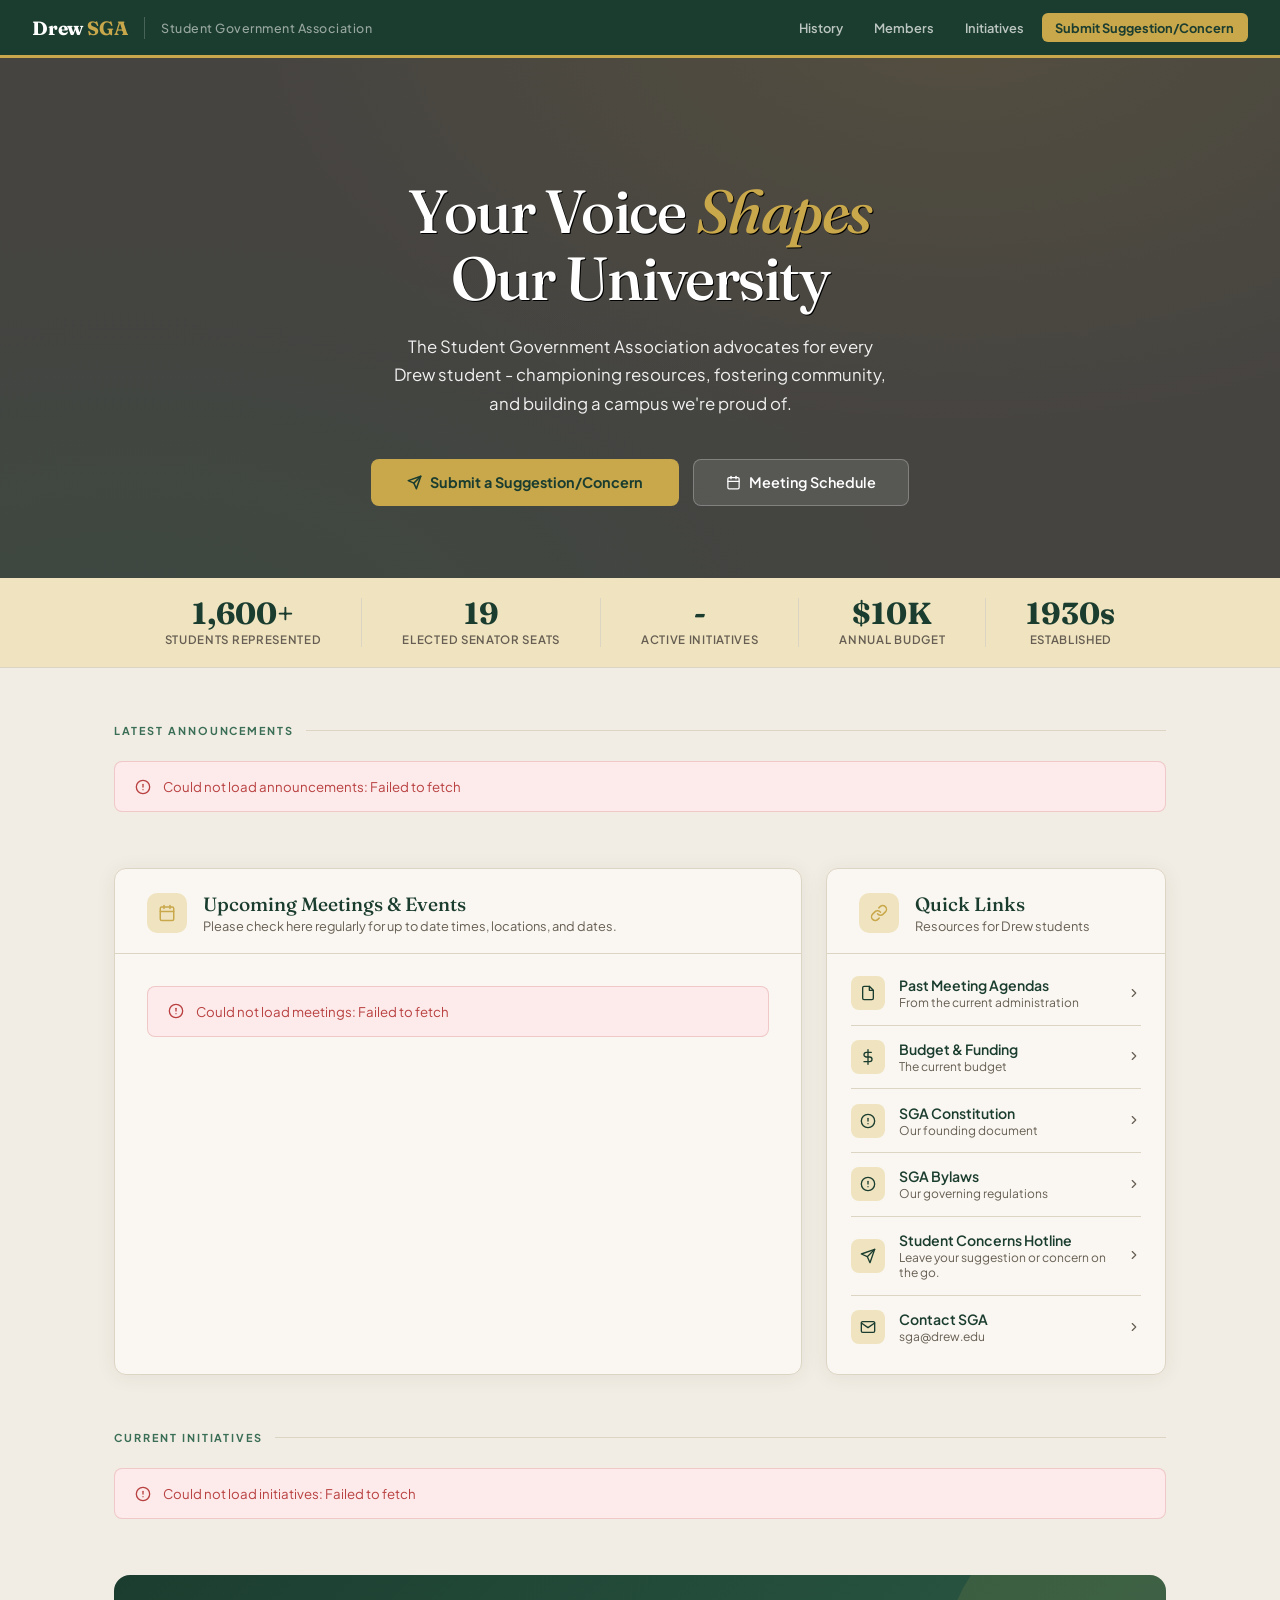
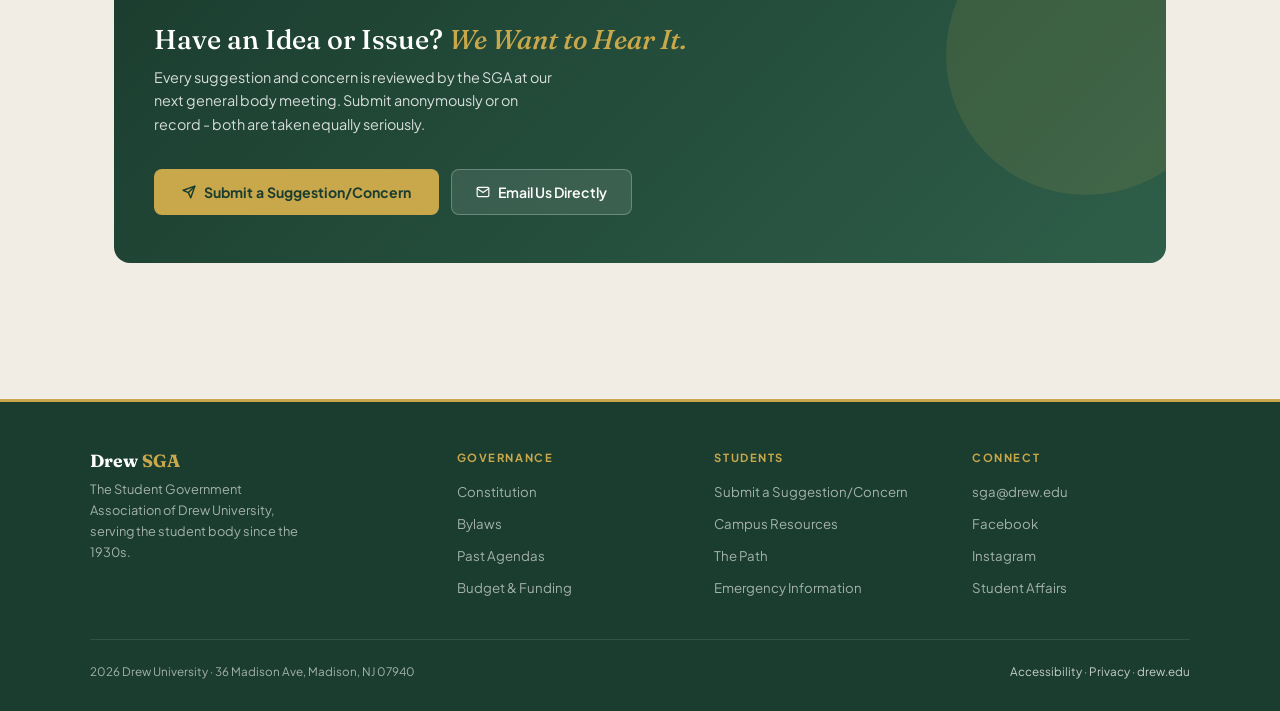
==== index.html @ edf01fac "Update print statement from 'Hello' to 'Goodbye'" ====
<!DOCTYPE html>
<html lang="en">
<head>
  <link rel="icon" type="image/x-icon" href="/sgovlogo.ico">
  <meta charset="UTF-8" />
  <meta name="viewport" content="width=device-width, initial-scale=1.0"/>
  <title>Student Government Association - Drew University</title>
  <link href="https://fonts.googleapis.com/css2?family=Fraunces:ital,opsz,wght@0,9..144,300;0,9..144,500;0,9..144,700;1,9..144,300&family=Plus+Jakarta+Sans:wght@400;500;600;700&display=swap" rel="stylesheet"/>
  <style>
    :root {
      --forest:    #1b3d2f;
      --forest-2:  #244d3c;
      --forest-3:  #2e5e49;
      --gold:      #c9a84c;
      --gold-pale: #f0e4c0;
      --gold-ink:  #7d601f;
      --gold-dim:  rgba(201,168,76,0.15);
      --bg:        #f2ede4;
      --surface:   #faf7f2;
      --border:    #ddd5c4;
      --text:      #1a1a18;
      --muted:     #665e52;
      --accent:    #3b6e56;
      --green:     #2a6e47;
      --red:       #b94040;
    }

    *, *::before, *::after { box-sizing: border-box; margin: 0; padding: 0; }
    html { scroll-behavior: smooth; }

    body {
      font-family: 'Plus Jakarta Sans', sans-serif;
      background: var(--bg);
      color: var(--text);
      min-height: 100vh;
    }

    a { color: inherit; text-decoration: none; }

    /* ── ACCESSIBILITY ── */
    .skip-link {
      position: absolute; left: 0; top: -100px; z-index: 200;
      background: var(--forest); color: #fff;
      padding: 0.75rem 1.25rem; font-size: 0.9rem; font-weight: 700;
      border-radius: 0 0 6px 0;
    }
    .skip-link:focus { top: 0; }
    .visually-hidden {
      position: absolute !important; width: 1px; height: 1px;
      margin: -1px; padding: 0; overflow: hidden;
      clip: rect(0 0 0 0); white-space: nowrap; border: 0;
    }
    a:focus-visible, button:focus-visible, input:focus-visible,
    select:focus-visible, textarea:focus-visible, [tabindex]:focus-visible {
      outline: 3px solid var(--forest); outline-offset: 2px;
    }
    .topbar :focus-visible, .hero :focus-visible, .cta-banner :focus-visible,
    footer :focus-visible { outline-color: var(--gold-pale); }
    a, button, input, select, textarea, [id] { scroll-margin-top: 76px; }
    @media (prefers-reduced-motion: reduce) {
      html { scroll-behavior: auto; }
      *, *::before, *::after {
        animation-duration: 0.01ms !important;
        animation-iteration-count: 1 !important;
        transition-duration: 0.01ms !important;
        scroll-behavior: auto !important;
      }
    }

    /* ── TOP BAR ── */
    .topbar {
      background: var(--forest);
      color: #fff;
      padding: 0 2rem;
      min-height: 58px;
      display: flex;
      flex-wrap: wrap;
      align-items: center;
      gap: 1rem;
      border-bottom: 3px solid var(--gold);
      position: sticky;
      top: 0;
      z-index: 100;
    }

    .topbar-logo {
      font-family: 'Fraunces', serif;
      font-size: 1.2rem;
      font-weight: 700;
      color: #fff;
      letter-spacing: -0.01em;
      white-space: nowrap;
      text-decoration: none;
    }
    .topbar-logo span { color: var(--gold); }

    .topbar-divider { width: 1px; height: 22px; background: rgba(255,255,255,0.2); flex-shrink: 0; }

    .topbar-sub {
      font-size: 0.78rem;
      color: rgba(255,255,255,0.55);
      font-weight: 500;
      letter-spacing: 0.04em;
      white-space: nowrap;
      
    }

    nav { margin-left: auto; display: flex; align-items: center; gap: 0.25rem; }

    nav a {
      font-size: 0.8rem;
      font-weight: 600;
      color: rgba(255,255,255,0.7);
      padding: 0.4rem 0.85rem;
      border-radius: 6px;
      transition: background 0.15s, color 0.15s;
    }
    nav a:hover { background: rgba(255,255,255,0.1); color: #fff; }

    .nav-cta {
      background: var(--gold) !important;
      color: var(--forest) !important;
      font-weight: 700 !important;
      text-align: center;
      white-space: normal;
    }
    .nav-cta:hover { opacity: 0.88; background: var(--gold) !important; }

    /* ── HERO ── */
    .hero {
      background-image: url('mead.JPG');
      background-size: cover;
      background-position: center;
      color: #fff;
      padding: 5rem 2rem 4.5rem;
      text-align: center;
      position: relative;
      overflow: hidden;
    }

    .hero::before {
      content: '';
      position: absolute;
      inset: 0;
      background-color: rgba(0,0,0,0.62);
      background-image:
        radial-gradient(ellipse at 75% -10%, rgba(201,168,76,0.18) 0%, transparent 55%),
        radial-gradient(ellipse at 10% 110%, rgba(59,110,86,0.3) 0%, transparent 50%);
      pointer-events: none;
    }

    .hero::after {
      content: '';
      position: absolute;
      inset: 0;
      background-color: rgba(0,0,0,0.25);
      /* Grid overlay disabled by request.
      background-image:
        linear-gradient(rgba(255,255,255,0.025) 1px, transparent 1px),
        linear-gradient(90deg, rgba(255,255,255,0.025) 1px, transparent 1px);
      background-size: 40px 40px;
      */
      pointer-events: none;
    }

    .hero-inner { position: relative; z-index: 1; max-width: 720px; margin: 0 auto; }

    .hero-eyebrow {
      display: inline-flex;
      align-items: center;
      gap: 0.5rem;
      font-size: 0.7rem;
      font-weight: 700;
      letter-spacing: 0.2em;
      text-transform: uppercase;
      color: var(--gold);
      background: rgba(0, 0, 0, 0);
      border: 1px solid rgba(201, 168, 76, 0);
      border-radius: 20px;
      padding: 0.35rem 1rem;
      margin-bottom: 1.5rem;
    }

    .hero h1 {
      font-family: 'Fraunces', serif;
      font-size: clamp(2.4rem, 6vw, 3.8rem);
      font-weight: 500;
      line-height: 1.1;
      letter-spacing: -0.025em;
      margin-bottom: 1.25rem;
      text-shadow: 1px 1px #000000
    }
    .hero h1 em { font-style: italic; color: var(--gold); }

    .hero-sub {
      font-size: 1.05rem;
      color: rgba(255,255,255,0.92);
      max-width: 500px;
      margin: 0 auto 2.5rem;
      line-height: 1.7;
    }

    .hero-actions { display: flex; gap: 0.85rem; justify-content: center; flex-wrap: wrap; }

    .btn-hero-primary {
      background: var(--gold);
      color: var(--forest);
      border: none;
      border-radius: 8px;
      padding: 0.85rem 2.25rem;
      font-family: 'Plus Jakarta Sans', sans-serif;
      font-size: 0.9rem;
      font-weight: 700;
      cursor: pointer;
      display: inline-flex;
      align-items: center;
      gap: 0.5rem;
      transition: opacity 0.15s, transform 0.1s;
    }
    .btn-hero-primary:hover { opacity: 0.88; transform: translateY(-1px); }

    .btn-hero-secondary {
      background: rgba(255,255,255,0.1);
      color: #fff;
      border: 1.5px solid rgba(255,255,255,0.25);
      border-radius: 8px;
      padding: 0.85rem 2rem;
      font-family: 'Plus Jakarta Sans', sans-serif;
      font-size: 0.9rem;
      font-weight: 600;
      cursor: pointer;
      display: inline-flex;
      align-items: center;
      gap: 0.5rem;
      transition: background 0.15s, transform 0.1s;
    }
    .btn-hero-secondary:hover { background: rgba(255,255,255,0.18); transform: translateY(-1px); }

    /* ── STATS STRIP ── */
    .stats-strip {
      background: var(--gold-pale);
      border-bottom: 1px solid var(--border);
      padding: 1.25rem 2rem;
      display: flex;
      flex-wrap: wrap;
      row-gap: 1rem;
      justify-content: center;
    }

    .stat-item {
      display: flex;
      flex-direction: column;
      align-items: center;
      padding: 0 2.5rem;
      border-right: 1px solid var(--border);
    }
    .stat-item:last-child { border-right: none; }

    .stat-num {
      font-family: 'Fraunces', serif;
      font-size: 1.9rem;
      font-weight: 700;
      color: var(--forest);
      line-height: 1;
    }

    .stat-label {
      font-size: 0.72rem;
      font-weight: 600;
      color: var(--muted);
      letter-spacing: 0.06em;
      text-transform: uppercase;
      margin-top: 0.25rem;
    }

    /* ── PAGE ── */
    .page { max-width: 1100px; margin: 0 auto; padding: 3.5rem 1.5rem 5rem; }

    .section-label {
      font-size: 0.68rem;
      font-weight: 700;
      letter-spacing: 0.18em;
      text-transform: uppercase;
      color: var(--accent);
      display: flex;
      align-items: center;
      gap: 0.75rem;
      margin-bottom: 1.5rem;
    }
    .section-label::after { content: ''; flex: 1; height: 1px; background: var(--border); }

    /* ── CARDS ── */
    .card {
      background: var(--surface);
      border: 1px solid var(--border);
      border-radius: 12px;
      box-shadow: 0 2px 20px rgba(27,61,47,0.07);
      overflow: hidden;
    }

    .card-header {
      padding: 1.4rem 2rem 1.2rem;
      border-bottom: 1px solid var(--border);
      display: flex;
      align-items: center;
      gap: 1rem;
    }

    .card-icon {
      width: 40px; height: 40px;
      border-radius: 10px;
      background: var(--gold-pale);
      display: flex; align-items: center; justify-content: center;
      flex-shrink: 0;
    }

    .card-header h2 {
      font-family: 'Fraunces', serif;
      font-size: 1.2rem;
      font-weight: 500;
      color: var(--forest);
    }
    .card-header p { font-size: 0.8rem; color: var(--muted); margin-top: 2px; }
    .card-body { padding: 2rem; }

    /* ── ANNOUNCEMENTS ── */
    .announcements-grid {
      display: grid;
      grid-template-columns: 1fr 1fr;
      gap: 1.25rem;
      margin-bottom: 3.5rem;
    }

    .announcement-card {
      background: var(--surface);
      border: 1px solid var(--border);
      border-radius: 12px;
      box-shadow: 0 2px 12px rgba(27,61,47,0.06);
      overflow: hidden;
      display: flex;
      flex-direction: column;
      transition: box-shadow 0.2s, transform 0.15s;
    }
    .announcement-card:hover { box-shadow: 0 6px 24px rgba(27,61,47,0.12); transform: translateY(-2px); }
    .announcement-card.featured { grid-column: 1 / -1; flex-direction: row; }

    .announcement-img {
      background: linear-gradient(135deg, var(--forest) 0%, var(--accent) 100%);
      display: flex; align-items: center; justify-content: center; flex-shrink: 0;
    }
    .announcement-card:not(.featured) .announcement-img { height: 130px; }
    .announcement-card.featured .announcement-img { width: 300px; min-height: 220px; }

    .announcement-content { padding: 1.5rem; flex: 1; display: flex; flex-direction: column; }

    .ann-meta { display: flex; align-items: center; gap: 0.6rem; margin-bottom: 0.6rem; flex-wrap: wrap; }

    .ann-tag {
      font-size: 0.65rem; font-weight: 700; letter-spacing: 0.1em; text-transform: uppercase;
      background: var(--gold-pale); color: var(--forest);
      border: 1px solid rgba(201,168,76,0.4); border-radius: 4px; padding: 2px 7px;
    }
    .ann-tag.urgent { background: #fdeaea; color: var(--red); border-color: rgba(185,64,64,0.3); }
    .ann-tag.new { background: #e6f4ec; color: var(--green); border-color: rgba(42,110,71,0.3); }

    .ann-date { font-size: 0.72rem; color: var(--muted); font-weight: 500; }

    .announcement-content h3 {
      font-family: 'Fraunces', serif;
      font-size: 1.15rem; font-weight: 500;
      color: var(--forest); line-height: 1.3; margin-bottom: 0.5rem;
    }
    .announcement-card.featured .announcement-content h3 { font-size: 1.5rem; }
    .announcement-content p { font-size: 0.85rem; color: var(--muted); line-height: 1.65; flex: 1; }

    .ann-link {
      display: inline-flex; align-items: center; gap: 0.3rem;
      font-size: 0.8rem; font-weight: 600; color: var(--accent);
      margin-top: 1rem; transition: gap 0.15s;
    }
    .ann-link:hover { gap: 0.5rem; }

    /* ── TWO-COL ── */
    .two-col { display: grid; grid-template-columns: 1fr 340px; gap: 1.5rem; margin-bottom: 3.5rem; }

    /* ── MEETINGS ── */
    .meetings-list { display: flex; flex-direction: column; }

    .meeting-item {
      display: flex; gap: 1rem; align-items: flex-start;
      padding: 1.1rem 0; border-bottom: 1px solid var(--border);
    }
    .meeting-item:last-child { border-bottom: none; }

    .meeting-date-box {
      width: 50px; flex-shrink: 0;
      background: var(--forest); color: #fff;
      border-radius: 8px; text-align: center; padding: 6px 4px;
    }
    .meeting-date-box .month { font-size: 0.6rem; font-weight: 700; letter-spacing: 0.1em; text-transform: uppercase; color: var(--gold); }
    .meeting-date-box .day { font-family: 'Fraunces', serif; font-size: 1.5rem; font-weight: 700; line-height: 1; }

    .meeting-info { flex: 1; min-width: 0; }
    .meeting-info h3 { font-size: 0.9rem; font-weight: 700; color: var(--forest); margin-bottom: 0.2rem; }
    .meeting-info p { font-size: 0.78rem; color: var(--muted); line-height: 1.5; }

    .meeting-badge {
      font-size: 0.65rem; font-weight: 700; letter-spacing: 0.08em; text-transform: uppercase;
      padding: 2px 8px; border-radius: 20px; white-space: nowrap; margin-top: 4px; display: inline-block;
    }
    .meeting-badge.open { background: #e6f4ec; color: var(--green); }
    .meeting-badge.members { background: var(--gold-pale); color: #7a5c10; }

    /* ── SKELETON LOADER ── */
    .skeleton {
      background: linear-gradient(90deg, var(--border) 25%, #e8e0d0 50%, var(--border) 75%);
      background-size: 200% 100%;
      animation: shimmer 1.4s infinite;
      border-radius: 6px;
    }
    @keyframes shimmer { 0% { background-position: 200% 0; } 100% { background-position: -200% 0; } }

    .skeleton-meeting { display: flex; gap: 1rem; padding: 1.1rem 0; border-bottom: 1px solid var(--border); }
    .skeleton-meeting:last-child { border-bottom: none; }
    .skeleton-box { width: 50px; height: 60px; border-radius: 8px; }
    .skeleton-lines { flex: 1; display: flex; flex-direction: column; gap: 8px; padding-top: 6px; }
    .skeleton-line { height: 12px; }
    .skeleton-line.short { width: 40%; }
    .skeleton-line.med { width: 65%; }
    .skeleton-line.long { width: 85%; }

    .skeleton-initiative { border-radius: 12px; border: 1px solid var(--border); padding: 1.75rem 1.5rem; }
    .skeleton-initiative .skeleton-icon { width: 46px; height: 46px; border-radius: 10px; margin-bottom: 1.25rem; }
    .skeleton-initiative .skeleton-title { height: 16px; margin-bottom: 0.75rem; width: 70%; }
    .skeleton-initiative .skeleton-desc { height: 11px; margin-bottom: 6px; }
    .skeleton-initiative .skeleton-desc.short { width: 55%; }

    /* ── QUICK LINKS ── */
    .quick-links-list { display: flex; flex-direction: column; }

    .quick-link-item {
      display: flex; align-items: center; gap: 0.85rem;
      padding: 0.9rem 0; border-bottom: 1px solid var(--border);
      transition: padding-left 0.15s; cursor: pointer;
    }
    .quick-link-item:last-child { border-bottom: none; }
    .quick-link-item:hover { padding-left: 4px; }

    .ql-icon {
      width: 34px; height: 34px; border-radius: 8px;
      background: var(--gold-pale);
      display: flex; align-items: center; justify-content: center; flex-shrink: 0;
    }
    .ql-label { font-size: 0.88rem; font-weight: 600; color: var(--forest); }
    .ql-desc { font-size: 0.75rem; color: var(--muted); margin-top: 1px; }
    .ql-arrow { margin-left: auto; color: var(--muted); flex-shrink: 0; }

    

    /* ── INITIATIVES ── */
    .initiatives-grid { display: grid; grid-template-columns: repeat(3, 1fr); gap: 1rem; margin-bottom: 3.5rem; }

    .initiative-card {
      background: var(--surface); border: 1px solid var(--border);
      border-radius: 12px; padding: 1.75rem 1.5rem;
      box-shadow: 0 2px 12px rgba(27,61,47,0.06);
      transition: box-shadow 0.2s, transform 0.15s;
    }
    .initiative-card:hover { box-shadow: 0 6px 24px rgba(27,61,47,0.12); transform: translateY(-2px); }

    .initiative-icon {
      width: 46px; height: 46px; border-radius: 10px;
      background: var(--gold-pale);
      display: flex; align-items: center; justify-content: center;
      margin-bottom: 1.25rem;
    }

    .initiative-card h3 {
      font-family: 'Fraunces', serif; font-size: 1.05rem; font-weight: 500;
      color: var(--forest); margin-bottom: 0.5rem; line-height: 1.3;
    }
    .initiative-card p { font-size: 0.83rem; color: var(--muted); line-height: 1.65; }

    .initiative-status {
      display: inline-flex; align-items: center; gap: 0.35rem;
      margin-top: 1rem; font-size: 0.72rem; font-weight: 600; color: var(--green);
    }
    .initiative-status::before { content: ''; width: 7px; height: 7px; background: var(--green); border-radius: 50%; }
    .initiative-status.pending { color: #b58a1a; }
    .initiative-status.pending::before { background: #b58a1a; }
    .initiative-status.completed { color: var(--muted); }
    .initiative-status.completed::before { background: var(--muted); }

    /* ── EMPTY STATE ── */
    .empty-state {
      text-align: center; padding: 2.5rem 1rem;
      color: var(--muted); font-size: 0.88rem;
    }
    .empty-state svg { margin-bottom: 0.75rem; opacity: 0.35; }

    /* ── ERROR STATE ── */
    .error-state {
      display: flex; align-items: center; gap: 0.75rem;
      background: #fdeaea; border: 1px solid rgba(185,64,64,0.2);
      border-radius: 8px; padding: 1rem 1.25rem;
      font-size: 0.83rem; color: var(--red);
    }

    /* ── CTA BANNER ── */
    .cta-banner {
      background: linear-gradient(135deg, var(--forest) 0%, var(--forest-3) 100%);
      border-radius: 16px; padding: 3rem 2.5rem;
      display: flex; flex-wrap: wrap; align-items: center; justify-content: space-between;
      gap: 2rem; margin-bottom: 3.5rem;
      position: relative; overflow: hidden;
    }
    .cta-banner::before {
      content: ''; position: absolute; right: -60px; top: -60px;
      width: 280px; height: 280px; border-radius: 50%;
      background: rgba(201,168,76,0.12); pointer-events: none;
    }

    .cta-text { position: relative; z-index: 1; }
    .cta-text h2 { font-family: 'Fraunces', serif; font-size: 1.7rem; font-weight: 500; color: #fff; margin-bottom: 0.6rem; line-height: 1.2; }
    .cta-text h2 em { color: var(--gold); font-style: italic; }
    .cta-text p { font-size: 0.9rem; color: rgba(255,255,255,0.82); max-width: 400px; line-height: 1.65; }

    .cta-actions { display: flex; gap: 0.75rem; flex-shrink: 0; flex-wrap: wrap; position: relative; z-index: 1; }

    .btn-primary {
      background: var(--gold); color: var(--forest); border: none;
      border-radius: 8px; padding: 0.8rem 1.75rem;
      font-family: 'Plus Jakarta Sans', sans-serif; font-size: 0.88rem; font-weight: 700;
      cursor: pointer; display: inline-flex; align-items: center; gap: 0.5rem;
      transition: opacity 0.15s, transform 0.1s;
    }
    .btn-primary:hover { opacity: 0.88; transform: translateY(-1px); }

    .btn-secondary {
      background: rgba(255,255,255,0.1); color: #fff;
      border: 1.5px solid rgba(255,255,255,0.25);
      border-radius: 8px; padding: 0.8rem 1.5rem;
      font-family: 'Plus Jakarta Sans', sans-serif; font-size: 0.88rem; font-weight: 600;
      cursor: pointer; display: inline-flex; align-items: center; gap: 0.5rem;
      transition: background 0.15s;
    }
    .btn-secondary:hover { background: rgba(255,255,255,0.18); }

    /* ── FOOTER ── */
    footer { background: var(--forest); color: rgba(255,255,255,0.6); padding: 3rem 2rem 2rem; border-top: 3px solid var(--gold); }

    .footer-inner {
      max-width: 1100px; margin: 0 auto;
      display: grid; grid-template-columns: 1.5fr 1fr 1fr 1fr;
      gap: 2.5rem; margin-bottom: 2.5rem;
    }

    .footer-brand h3 { font-family: 'Fraunces', serif; font-size: 1.1rem; font-weight: 700; color: #fff; margin-bottom: 0.5rem; }
    .footer-brand h3 span { color: var(--gold); }
    .footer-brand p { font-size: 0.8rem; line-height: 1.65; max-width: 220px; }

    .footer-col h4 { font-size: 0.7rem; font-weight: 700; letter-spacing: 0.14em; text-transform: uppercase; color: var(--gold); margin-bottom: 1rem; }
    .footer-col ul { list-style: none; display: flex; flex-direction: column; gap: 0.55rem; }
    .footer-col ul li a { display: inline-block; padding: 0.2rem 0; font-size: 0.83rem; color: rgba(255,255,255,0.6); transition: color 0.15s; }
    .footer-col ul li a:hover { color: #fff; }

    .footer-bottom {
      max-width: 1100px; margin: 0 auto;
      padding-top: 1.5rem; border-top: 1px solid rgba(255,255,255,0.1);
      display: flex; justify-content: space-between; align-items: center;
      font-size: 0.73rem; flex-wrap: wrap; gap: 0.5rem;
    }
    .footer-bottom a { color: rgba(255,255,255,0.75); transition: color 0.15s; }
    .footer-bottom a:hover { color: #fff; }

    /* ── ANIMATIONS ── */
    @keyframes fadeUp { from { opacity: 0; transform: translateY(18px); } to { opacity: 1; transform: translateY(0); } }
    .hero-inner > * { animation: fadeUp 0.6s ease both; }
    .hero-inner > *:nth-child(1) { animation-delay: 0.05s; }
    .hero-inner > *:nth-child(2) { animation-delay: 0.15s; }
    .hero-inner > *:nth-child(3) { animation-delay: 0.25s; }
    .hero-inner > *:nth-child(4) { animation-delay: 0.35s; }

    /* ── HAMBURGER MENU ── */
    .hamburger-btn {
      display: none;
      background: none;
      border: none;
      color: #fff;
      cursor: pointer;
      font-size: 1.5rem;
      width: 44px;
      height: 44px;
      align-items: center;
      justify-content: center;
      padding: 0;
      margin-left: auto;
      z-index: 101;
    }

    .hamburger-icon {
      display: flex;
      flex-direction: column;
      gap: 5px;
    }

    .hamburger-icon span {
      width: 24px;
      height: 2px;
      background: #fff;
      display: block;
      transition: all 0.3s ease;
    }

    .hamburger-btn.active .hamburger-icon span:nth-child(1) {
      transform: rotate(45deg) translateY(12px);
    }

    .hamburger-btn.active .hamburger-icon span:nth-child(2) {
      opacity: 0;
    }

    .hamburger-btn.active .hamburger-icon span:nth-child(3) {
      transform: rotate(-45deg) translateY(-12px);
    }

    .mobile-nav {
      display: none;
      position: absolute;
      top: 58px;
      left: 0;
      right: 0;
      background: var(--forest);
      flex-direction: column;
      border-bottom: 3px solid var(--gold);
      max-height: calc(100vh - 58px);
      overflow-y: auto;
      z-index: 99;
    }

    .mobile-nav.active {
      display: flex;
    }

    .mobile-nav a {
      padding: 1rem 2rem;
      border-bottom: 1px solid rgba(255,255,255,0.1);
      color: rgba(255,255,255,0.8);
      font-weight: 500;
      transition: background 0.15s, color 0.15s;
    }

    .mobile-nav a:hover {
      background: rgba(255,255,255,0.1);
      color: #fff;
    }

    .mobile-nav a.nav-cta {
      background: var(--gold);
      color: var(--forest);
      margin: 0.5rem 1rem;
      border-radius: 6px;
      border-bottom: none;
      text-align: center;
    }

    .mobile-nav a.nav-cta:hover {
      opacity: 0.88;
      background: var(--gold);
    }

    /* ── RESPONSIVE ── */
    @media (max-width: 900px) {
      .two-col { grid-template-columns: 1fr; }
      .officers-grid { grid-template-columns: repeat(2, 1fr); }
      .initiatives-grid { grid-template-columns: 1fr 1fr; }
      .footer-inner { grid-template-columns: 1fr 1fr; }
    }

    @media (max-width: 750px) {
      .topbar-sub, .topbar-divider { display: none; }
      nav { display: none; }
      .hamburger-btn { display: flex; }
      .announcements-grid { grid-template-columns: 1fr; }
      .announcement-card.featured { flex-direction: column; }
      .announcement-card.featured .announcement-img { width: 100%; min-height: 160px; }
      .officers-grid { grid-template-columns: repeat(2, 1fr); }
      .initiatives-grid { grid-template-columns: 1fr; }
      .cta-banner { flex-direction: column; }
      .stats-strip { flex-wrap: wrap; gap: 1rem; }
      .stat-item { border-right: none; padding: 0 1rem; }
      .footer-inner { grid-template-columns: 1fr; }
      .hero { padding: 3.5rem 1.25rem 3rem; }
      .page { padding: 2rem 1rem 3rem; }
      .btn-hero-primary, .btn-hero-secondary { flex-direction: column; text-align: center; width: 100%; }
      .hero-actions { flex-direction: column; }
    }
  </style>
</head>
<body>

<a class="skip-link" href="#main">Skip to main content</a>

<!-- ─── CONFIGURATION ──────────────────────────────────────────────────
  Fill in these two values. Everything else is automatic.

  SPREADSHEET_ID  - the long ID from your Google Sheet URL:
                    https://docs.google.com/spreadsheets/d/SPREADSHEET_ID/edit

  API_KEY         - a Google Cloud API key with the
                    "Google Sheets API" enabled and restricted to
                    your site's domain (or unrestricted for dev).

  Sheet tab names expected (case-sensitive):
    Announcements  - columns: title, body, date, tag, link
    Meetings       - columns: title, date, time, location, access
    Initiatives    - columns: title, description, status
    Officers       - columns: name, title, email, image_url
    Senators       - columns: name, title, email, image_url
──────────────────────────────────────────────────────────────────── -->
  <script>
 // const response = await fetch("https://sgovsite.t-ra-jenkins3.workers.dev/");
  //const API_KEY = await response.json();
 //const SPREADSHEET_ID = "1PyyXIdgFmi2xqbdTJMMIB1trR7ZysPegYM4at2mCTro";
  </script>

<!-- TOP BAR -->
<header class="topbar">
  <a href="/" class="topbar-logo">Drew <span>SGA</span></a>
  <div class="topbar-divider"></div>
  <div class="topbar-sub">Student Government Association</div>
  <nav aria-label="Primary">
    <a href="/history">History</a>
    <a href="/members">Members</a>
    <a href="#initiatives">Initiatives    </a>
    <a href="/suggestions" class="nav-cta">Submit Suggestion/Concern</a>
  </nav>
  <button type="button" class="hamburger-btn" id="hamburgerBtn" aria-label="Menu"
          aria-expanded="false" aria-controls="mobileNav" onclick="toggleMobileNav()">
    <span class="hamburger-icon" aria-hidden="true">
      <span></span>
      <span></span>
      <span></span>
    </span>
  </button>
</header>

<!-- MOBILE NAVIGATION -->
<nav class="mobile-nav" id="mobileNav" aria-label="Mobile">
  <a href="/history">History</a>
  <a href="/members">Members</a>
  <a href="/#initiatives">Initiatives</a>
  <a href="/suggestions" class="nav-cta">Submit Suggestion/Concern</a>
</nav>

<!-- HERO -->
<section class="hero" aria-label="Welcome">
  <div class="hero-inner">
    <div class="hero-eyebrow">
      
    </div>
    <h1>Your Voice <em>Shapes</em><br>Our University</h1>
    <p class="hero-sub">The Student Government Association advocates for every Drew student - championing resources, fostering community, and building a campus we're proud of.</p>
    <div class="hero-actions">
      <a href="/suggestions" class="btn-hero-primary">
        <svg aria-hidden="true" focusable="false" width="15" height="15" viewBox="0 0 24 24" fill="none" stroke="currentColor" stroke-width="2.5" stroke-linecap="round" stroke-linejoin="round"><line x1="22" y1="2" x2="11" y2="13"/><polygon points="22 2 15 22 11 13 2 9 22 2"/></svg>
        Submit a Suggestion/Concern
      </a>
      <a href="#meetings" class="btn-hero-secondary">
        <svg aria-hidden="true" focusable="false" width="15" height="15" viewBox="0 0 24 24" fill="none" stroke="currentColor" stroke-width="2" stroke-linecap="round" stroke-linejoin="round"><rect x="3" y="4" width="18" height="18" rx="2"/><line x1="16" y1="2" x2="16" y2="6"/><line x1="8" y1="2" x2="8" y2="6"/><line x1="3" y1="10" x2="21" y2="10"/></svg>
        Meeting Schedule
      </a>
    </div>
  </div>
</section>

<!-- STATS -->
<section class="stats-strip" aria-label="SGA at a glance">
  <div class="stat-item"><div class="stat-num">1,600+</div><div class="stat-label">Students Represented</div></div>
  <div class="stat-item"><div class="stat-num">19</div><div class="stat-label">Elected Senator Seats</div></div>
  <div class="stat-item"><div class="stat-num" id="initiativeCount">-</div><div class="stat-label">Active Initiatives</div></div>
  <div class="stat-item"><div class="stat-num">$10K</div><div class="stat-label">Annual Budget</div></div>
  <div class="stat-item"><div class="stat-num">1930s</div><div class="stat-label">Established</div></div>
</section>

<!-- MAIN -->
<main class="page" id="main" tabindex="-1">

  <!-- ANNOUNCEMENTS -->
  <h2 class="section-label">Latest Announcements</h2>
  <div class="announcements-grid" id="announcementsGrid" aria-busy="true">
    <div class="announcement-card featured" style="min-height:180px;">
      <div class="announcement-img" style="width:300px;"></div>
      <div class="announcement-content" style="gap:0.75rem;">
        <div style="display:flex;gap:0.5rem;"><div class="skeleton" style="width:50px;height:18px;border-radius:4px;"></div><div class="skeleton" style="width:80px;height:18px;border-radius:4px;"></div></div>
        <div class="skeleton" style="width:85%;height:22px;border-radius:4px;"></div>
        <div class="skeleton" style="width:100%;height:13px;border-radius:4px;"></div>
        <div class="skeleton" style="width:90%;height:13px;border-radius:4px;"></div>
        <div class="skeleton" style="width:70%;height:13px;border-radius:4px;"></div>
      </div>
    </div>
    <div class="announcement-card" style="min-height:160px;">
      <div class="announcement-img" style="height:100px;"></div>
      <div class="announcement-content" style="gap:0.6rem;">
        <div class="skeleton" style="width:55%;height:16px;border-radius:4px;"></div>
        <div class="skeleton" style="width:80%;height:18px;border-radius:4px;"></div>
        <div class="skeleton" style="width:100%;height:12px;border-radius:4px;"></div>
        <div class="skeleton" style="width:75%;height:12px;border-radius:4px;"></div>
      </div>
    </div>
    <div class="announcement-card" style="min-height:160px;">
      <div class="announcement-img" style="height:100px;"></div>
      <div class="announcement-content" style="gap:0.6rem;">
        <div class="skeleton" style="width:55%;height:16px;border-radius:4px;"></div>
        <div class="skeleton" style="width:80%;height:18px;border-radius:4px;"></div>
        <div class="skeleton" style="width:100%;height:12px;border-radius:4px;"></div>
        <div class="skeleton" style="width:75%;height:12px;border-radius:4px;"></div>
      </div>
    </div>
  </div>

  <!-- MEETINGS + QUICK LINKS -->
  <div id="meetings" class="two-col">
    <div class="card">
      <div class="card-header">
        <div class="card-icon">
          <svg aria-hidden="true" focusable="false" width="18" height="18" viewBox="0 0 24 24" fill="none" stroke="#c9a84c" stroke-width="2" stroke-linecap="round" stroke-linejoin="round"><rect x="3" y="4" width="18" height="18" rx="2"/><line x1="16" y1="2" x2="16" y2="6"/><line x1="8" y1="2" x2="8" y2="6"/><line x1="3" y1="10" x2="21" y2="10"/></svg>
        </div>
        <div>
          <h2>Upcoming Meetings & Events</h2>
          <p>Please check here regularly for up to date times, locations, and dates.</p>
        </div>
      </div>
      <div class="card-body">
        <div class="meetings-list" id="meetingsList">
          <div class="skeleton-meeting"><div class="skeleton skeleton-box"></div><div class="skeleton-lines"><div class="skeleton skeleton-line long"></div><div class="skeleton skeleton-line med"></div><div class="skeleton skeleton-line short"></div></div></div>
          <div class="skeleton-meeting"><div class="skeleton skeleton-box"></div><div class="skeleton-lines"><div class="skeleton skeleton-line long"></div><div class="skeleton skeleton-line med"></div><div class="skeleton skeleton-line short"></div></div></div>
          <div class="skeleton-meeting"><div class="skeleton skeleton-box"></div><div class="skeleton-lines"><div class="skeleton skeleton-line long"></div><div class="skeleton skeleton-line med"></div><div class="skeleton skeleton-line short"></div></div></div>
        </div>
      </div>
    </div>

    <div class="card">
      <div class="card-header">
        <div class="card-icon">
          <svg aria-hidden="true" focusable="false" width="18" height="18" viewBox="0 0 24 24" fill="none" stroke="#c9a84c" stroke-width="2" stroke-linecap="round" stroke-linejoin="round"><path d="M10 13a5 5 0 0 0 7.54.54l3-3a5 5 0 0 0-7.07-7.07l-1.72 1.71"/><path d="M14 11a5 5 0 0 0-7.54-.54l-3 3a5 5 0 0 0 7.07 7.07l1.71-1.71"/></svg>
        </div>
        <div><h2>Quick Links</h2><p>Resources for Drew students</p></div>
      </div>
      <div class="card-body" style="padding: 0.5rem 1.5rem 1rem;">
        <div class="quick-links-list">
          <a href="https://drive.google.com/drive/folders/1T37qgyUEZ53HvDT4locyv73HNXFNd2Je?usp=sharing" class="quick-link-item">
            <div class="ql-icon"><svg aria-hidden="true" focusable="false" width="16" height="16" viewBox="0 0 24 24" fill="none" stroke="#1b3d2f" stroke-width="2" stroke-linecap="round" stroke-linejoin="round"><path d="M14 2H6a2 2 0 0 0-2 2v16a2 2 0 0 0 2 2h12a2 2 0 0 0 2-2V8z"/><polyline points="14 2 14 8 20 8"/></svg></div>
            <div><div class="ql-label">Past Meeting Agendas</div><div class="ql-desc">From the current administration</div></div>
            <div class="ql-arrow"><svg aria-hidden="true" focusable="false" width="14" height="14" viewBox="0 0 24 24" fill="none" stroke="currentColor" stroke-width="2" stroke-linecap="round" stroke-linejoin="round"><polyline points="9 18 15 12 9 6"/></svg></div>
          </a>
          <a href="https://docs.google.com/spreadsheets/d/1DptE6QX7fhF6doVmhAb64nZnBTKMe5E9ylrprfOs5sQ/edit?usp=sharing" class="quick-link-item">
            <div class="ql-icon"><svg aria-hidden="true" focusable="false" width="16" height="16" viewBox="0 0 24 24" fill="none" stroke="#1b3d2f" stroke-width="2" stroke-linecap="round" stroke-linejoin="round"><line x1="12" y1="1" x2="12" y2="23"/><path d="M17 5H9.5a3.5 3.5 0 0 0 0 7h5a3.5 3.5 0 0 1 0 7H6"/></svg></div>
            <div><div class="ql-label">Budget &amp; Funding</div><div class="ql-desc">The current budget</div></div>
            <div class="ql-arrow"><svg aria-hidden="true" focusable="false" width="14" height="14" viewBox="0 0 24 24" fill="none" stroke="currentColor" stroke-width="2" stroke-linecap="round" stroke-linejoin="round"><polyline points="9 18 15 12 9 6"/></svg></div>
          </a>
          <a href="https://docs.google.com/document/d/1ePOLB9iLWt3NL7QNimzh6SgOOHLwK5fAb7POu6TOA8g/edit?usp=sharing" class="quick-link-item">
            <div class="ql-icon"><svg aria-hidden="true" focusable="false" width="16" height="16" viewBox="0 0 24 24" fill="none" stroke="#1b3d2f" stroke-width="2" stroke-linecap="round" stroke-linejoin="round"><circle cx="12" cy="12" r="10"/><line x1="12" y1="8" x2="12" y2="12"/><line x1="12" y1="16" x2="12.01" y2="16"/></svg></div>
            <div><div class="ql-label">SGA Constitution</div><div class="ql-desc">Our founding document</div></div>
            <div class="ql-arrow"><svg aria-hidden="true" focusable="false" width="14" height="14" viewBox="0 0 24 24" fill="none" stroke="currentColor" stroke-width="2" stroke-linecap="round" stroke-linejoin="round"><polyline points="9 18 15 12 9 6"/></svg></div>
          </a>
          <a href="https://docs.google.com/document/d/1-mA7wpUPetOc50ByQjAG3rkGjD6lw_4qFq27b4Z-Qoo/edit?usp=sharing" class="quick-link-item">
            <div class="ql-icon"><svg aria-hidden="true" focusable="false" width="16" height="16" viewBox="0 0 24 24" fill="none" stroke="#1b3d2f" stroke-width="2" stroke-linecap="round" stroke-linejoin="round"><circle cx="12" cy="12" r="10"/><line x1="12" y1="8" x2="12" y2="12"/><line x1="12" y1="16" x2="12.01" y2="16"/></svg></div>
            <div><div class="ql-label">SGA Bylaws</div><div class="ql-desc">Our governing regulations</div></div>
            <div class="ql-arrow"><svg aria-hidden="true" focusable="false" width="14" height="14" viewBox="0 0 24 24" fill="none" stroke="currentColor" stroke-width="2" stroke-linecap="round" stroke-linejoin="round"><polyline points="9 18 15 12 9 6"/></svg></div>
          </a>
          <a href="tel:9739368173" class="quick-link-item">
            <div class="ql-icon"><svg aria-hidden="true" focusable="false" width="16" height="16" viewBox="0 0 24 24" fill="none" stroke="#1b3d2f" stroke-width="2" stroke-linecap="round" stroke-linejoin="round"><line x1="22" y1="2" x2="11" y2="13"/><polygon points="22 2 15 22 11 13 2 9 22 2"/></svg></div>
            <div><div class="ql-label">Student Concerns Hotline</div><div class="ql-desc">Leave your suggestion or concern on the go.</div></div>
            <div class="ql-arrow"><svg aria-hidden="true" focusable="false" width="14" height="14" viewBox="0 0 24 24" fill="none" stroke="currentColor" stroke-width="2" stroke-linecap="round" stroke-linejoin="round"><polyline points="9 18 15 12 9 6"/></svg></div>
          </a>
          <a href="mailto:sga@drew.edu" class="quick-link-item">
            <div class="ql-icon"><svg aria-hidden="true" focusable="false" width="16" height="16" viewBox="0 0 24 24" fill="none" stroke="#1b3d2f" stroke-width="2" stroke-linecap="round" stroke-linejoin="round"><path d="M4 4h16c1.1 0 2 .9 2 2v12c0 1.1-.9 2-2 2H4c-1.1 0-2-.9-2-2V6c0-1.1.9-2 2-2z"/><polyline points="22,6 12,13 2,6"/></svg></div>
            <div><div class="ql-label">Contact SGA</div><div class="ql-desc">sga@drew.edu</div></div>
            <div class="ql-arrow"><svg aria-hidden="true" focusable="false" width="14" height="14" viewBox="0 0 24 24" fill="none" stroke="currentColor" stroke-width="2" stroke-linecap="round" stroke-linejoin="round"><polyline points="9 18 15 12 9 6"/></svg></div>
          </a>
          
        </div>
      </div>
    </div>
  </div>

 

  <!-- INITIATIVES -->
  <h2 class="section-label" id="initiatives">Current Initiatives</h2>
  <div class="initiatives-grid" id="initiativesGrid" aria-busy="true">
    <div class="skeleton-initiative"><div class="skeleton skeleton-icon"></div><div class="skeleton skeleton-title"></div><div class="skeleton skeleton-desc"></div><div class="skeleton skeleton-desc"></div><div class="skeleton skeleton-desc short"></div></div>
    <div class="skeleton-initiative"><div class="skeleton skeleton-icon"></div><div class="skeleton skeleton-title"></div><div class="skeleton skeleton-desc"></div><div class="skeleton skeleton-desc"></div><div class="skeleton skeleton-desc short"></div></div>
    <div class="skeleton-initiative"><div class="skeleton skeleton-icon"></div><div class="skeleton skeleton-title"></div><div class="skeleton skeleton-desc"></div><div class="skeleton skeleton-desc"></div><div class="skeleton skeleton-desc short"></div></div>
  </div>

  <!-- CTA -->
  <div class="cta-banner">
    <div class="cta-text">
      <h2>Have an Idea or Issue? <em>We Want to Hear It.</em></h2>
      <p>Every suggestion and concern is reviewed by the SGA at our next general body meeting. Submit anonymously or on record - both are taken equally seriously.</p>
    </div>
    <div class="cta-actions">
      <a href="/suggestions" class="btn-primary">
        <svg aria-hidden="true" focusable="false" width="14" height="14" viewBox="0 0 24 24" fill="none" stroke="currentColor" stroke-width="2.5" stroke-linecap="round" stroke-linejoin="round"><line x1="22" y1="2" x2="11" y2="13"/><polygon points="22 2 15 22 11 13 2 9 22 2"/></svg>
        Submit a Suggestion/Concern
      </a>
      <a href="mailto:sga@drew.edu" class="btn-secondary">
        <svg aria-hidden="true" focusable="false" width="14" height="14" viewBox="0 0 24 24" fill="none" stroke="currentColor" stroke-width="2" stroke-linecap="round" stroke-linejoin="round"><path d="M4 4h16c1.1 0 2 .9 2 2v12c0 1.1-.9 2-2 2H4c-1.1 0-2-.9-2-2V6c0-1.1.9-2 2-2z"/><polyline points="22,6 12,13 2,6"/></svg>
        Email Us Directly
      </a>
    </div>
  </div>

</main>

<!-- FOOTER -->
<footer>
  <div class="footer-inner">
    <div class="footer-brand">
      <h3>Drew <span>SGA</span></h3>
      <p>The Student Government Association of Drew University, serving the student body since the 1930s.</p>
    </div>
    <div class="footer-col">
      <h4>Governance</h4>
      <ul><li><a href="https://docs.google.com/document/d/1ePOLB9iLWt3NL7QNimzh6SgOOHLwK5fAb7POu6TOA8g/edit?usp=drive_link">Constitution</a></li><li><a href="https://docs.google.com/document/d/1-mA7wpUPetOc50ByQjAG3rkGjD6lw_4qFq27b4Z-Qoo/edit?usp=drive_link">Bylaws</a></li><li><a href="https://drive.google.com/drive/folders/1T37qgyUEZ53HvDT4locyv73HNXFNd2Je?usp=drive_link">Past Agendas</a></li><li><a href="https://docs.google.com/document/d/1DptE6QX7fhF6doVmhAb64nZnBTKMe5E9ylrprfOs5sQ/edit?usp=sharing">Budget &amp; Funding</a></li></ul>
    </div>
    <div class="footer-col">
      <h4>Students</h4>
      <ul><li><a href="/suggestions">Submit a Suggestion/Concern</a></li><li><a href="https://drew.edu/academic/student-resources/">Campus Resources</a></li><li><a href="https://path.drew.edu" target="_blank">The Path</a></li><li><a href="https://drew.edu/emergency-information/">Emergency Information</a></li></ul>
    </div>
    <div class="footer-col">
      <h4>Connect</h4>
      <ul><li><a href="mailto:sga@drew.edu">sga@drew.edu</a></li><li><a href="https://www.facebook.com/duclasga/">Facebook</a></li><li><a href="https://www.instagram.com/duclasga/">Instagram</a></li><li><a href="https://drew.edu/campus-life/campus-life-student-affairs/" target="_blank">Student Affairs</a></li></ul>
    </div>
  </div>
  <div class="footer-bottom">
    <span> <span id="yr"></span> Drew University · 36 Madison Ave, Madison, NJ 07940</span>
    <span><a href="https://drew.edu/academic/student-resources/center-for-academic-excellence/office-of-accessibility-resources/">Accessibility</a> · <a href="https://drew.edu/privacy-policy/">Privacy</a> · <a href="https://drew.edu" target="_blank">drew.edu</a></span>
  </div>
</footer>

<div id="liveStatus" class="visually-hidden" role="status" aria-live="polite"></div>

<script>
  document.getElementById('yr').textContent = new Date().getFullYear();

  // ── HAMBURGER MENU ───────────────────────────────────────────────
  function toggleMobileNav() {
    const btn = document.getElementById('hamburgerBtn');
    const nav = document.getElementById('mobileNav');
    const open = btn.getAttribute('aria-expanded') !== 'true';
    btn.classList.toggle('active', open);
    nav.classList.toggle('active', open);
    btn.setAttribute('aria-expanded', String(open));
  }

  // Close mobile nav when a link is clicked
  document.querySelectorAll('.mobile-nav a').forEach(link => {
    link.addEventListener('click', () => {
      document.getElementById('hamburgerBtn').classList.remove('active');
      document.getElementById('hamburgerBtn').setAttribute('aria-expanded', 'false');
      document.getElementById('mobileNav').classList.remove('active');
    });
  });

  // ── VALIDATION ───────────────────────────────────────────────────────
  // if (SPREADSHEET_ID === 'YOUR_SPREADSHEET_ID_HERE' || API_KEY === '0') {
  //   const warn = `<div class="error-state" style="grid-column:1/-1">
  //     <svg aria-hidden="true" focusable="false" width="16" height="16" viewBox="0 0 24 24" fill="none" stroke="currentColor" stroke-width="2" stroke-linecap="round" stroke-linejoin="round"><circle cx="12" cy="12" r="10"/><line x1="12" y1="8" x2="12" y2="12"/><line x1="12" y1="16" x2="12.01" y2="16"/></svg>
  //     Set SPREADSHEET_ID and API_KEY at the top of this file to load live data.
  //   </div>`;
  //   ['announcementsGrid','meetingsList','initiativesGrid','officersGrid','senatorsGrid']
  //     .forEach(id => { document.getElementById(id).innerHTML = warn; });
  // } else {
  //   init();
  // }

  // ── SHEETS API HELPER ────────────────────────────────────────────────
  // Fetches a named sheet tab and returns an array of objects keyed by the
  // first-row headers (case-insensitive, trimmed).
  async function fetchSheet(tabName) {
    const range = `${tabName}!A:Z`;
    const url = `https://sgovsite.t-ra-jenkins3.workers.dev/?range=${encodeURIComponent(range)}`;
    const res = await fetch(url);
    if (!res.ok) {
      const err = await res.json().catch(() => ({}));
      throw new Error(err?.error?.message || `HTTP ${res.status} fetching tab "${tabName}"`);
    }
    const json = await res.json();
    const rows = json.values || [];
    if (rows.length < 2) return [];          // header row only or empty
    const headers = rows[0].map(h => h.trim().toLowerCase());
    return rows.slice(1)
      .filter(r => r.some(cell => cell.trim() !== ''))   // skip blank rows
      .map(r => {
        const obj = {};
        headers.forEach((h, i) => { obj[h] = (r[i] || '').trim(); });
        return obj;
      });
  }

  // ── ICONS + UTILS ────────────────────────────────────────────────────
  const ICONS = [
    `<svg aria-hidden="true" focusable="false" width="22" height="22" viewBox="0 0 24 24" fill="none" stroke="#1b3d2f" stroke-width="2" stroke-linecap="round" stroke-linejoin="round"><circle cx="12" cy="12" r="10"/><line x1="2" y1="12" x2="22" y2="12"/><path d="M12 2a15.3 15.3 0 0 1 4 10 15.3 15.3 0 0 1-4 10 15.3 15.3 0 0 1-4-10z"/></svg>`,
    `<svg aria-hidden="true" focusable="false" width="22" height="22" viewBox="0 0 24 24" fill="none" stroke="#1b3d2f" stroke-width="2" stroke-linecap="round" stroke-linejoin="round"><path d="M3 9l9-7 9 7v11a2 2 0 0 1-2 2H5a2 2 0 0 1-2-2z"/><polyline points="9 22 9 12 15 12 15 22"/></svg>`,
    `<svg aria-hidden="true" focusable="false" width="22" height="22" viewBox="0 0 24 24" fill="none" stroke="#1b3d2f" stroke-width="2" stroke-linecap="round" stroke-linejoin="round"><line x1="12" y1="1" x2="12" y2="23"/><path d="M17 5H9.5a3.5 3.5 0 0 0 0 7h5a3.5 3.5 0 0 1 0 7H6"/></svg>`,
    `<svg aria-hidden="true" focusable="false" width="22" height="22" viewBox="0 0 24 24" fill="none" stroke="#1b3d2f" stroke-width="2" stroke-linecap="round" stroke-linejoin="round"><path d="M18 8h1a4 4 0 0 1 0 8h-1"/><path d="M2 8h16v9a4 4 0 0 1-4 4H6a4 4 0 0 1-4-4V8z"/><line x1="6" y1="1" x2="6" y2="4"/><line x1="10" y1="1" x2="10" y2="4"/><line x1="14" y1="1" x2="14" y2="4"/></svg>`,
    `<svg aria-hidden="true" focusable="false" width="22" height="22" viewBox="0 0 24 24" fill="none" stroke="#1b3d2f" stroke-width="2" stroke-linecap="round" stroke-linejoin="round"><polygon points="12 2 15.09 8.26 22 9.27 17 14.14 18.18 21.02 12 17.77 5.82 21.02 7 14.14 2 9.27 8.91 8.26 12 2"/></svg>`,
    `<svg aria-hidden="true" focusable="false" width="22" height="22" viewBox="0 0 24 24" fill="none" stroke="#1b3d2f" stroke-width="2" stroke-linecap="round" stroke-linejoin="round"><path d="M17 21v-2a4 4 0 0 0-4-4H5a4 4 0 0 0-4 4v2"/><circle cx="9" cy="7" r="4"/></svg>`,
  ];

  const ANN_ICONS = [
    `<svg aria-hidden="true" focusable="false" width="80" height="80" viewBox="0 0 24 24" fill="none" stroke="#fff" stroke-width="1" stroke-linecap="round" stroke-linejoin="round"><path d="M12 2L2 7l10 5 10-5-10-5z"/><path d="M2 17l10 5 10-5"/><path d="M2 12l10 5 10-5"/></svg>`,
    `<svg aria-hidden="true" focusable="false" width="50" height="50" viewBox="0 0 24 24" fill="none" stroke="#fff" stroke-width="1" stroke-linecap="round" stroke-linejoin="round"><circle cx="12" cy="12" r="10"/><polyline points="12 6 12 12 16 14"/></svg>`,
    `<svg aria-hidden="true" focusable="false" width="50" height="50" viewBox="0 0 24 24" fill="none" stroke="#fff" stroke-width="1" stroke-linecap="round" stroke-linejoin="round"><path d="M18 8A6 6 0 0 0 6 8c0 7-3 9-3 9h18s-3-2-3-9"/><path d="M13.73 21a2 2 0 0 1-3.46 0"/></svg>`,
  ];

  const ANN_BG = [
    'linear-gradient(135deg, var(--forest) 0%, var(--accent) 100%)',
    'linear-gradient(135deg, var(--forest) 0%, var(--accent) 100%)',
    'linear-gradient(135deg, #2a6e47 0%, var(--accent) 100%)',
  ];

  function escHtml(str) {
    return String(str || '')
      .replace(/&/g, '&amp;').replace(/</g, '&lt;')
      .replace(/>/g, '&gt;').replace(/"/g, '&quot;');
  }


  function errorHtml(msg) {
    return `<div class="error-state" role="alert" style="grid-column:1/-1;">
      <svg aria-hidden="true" focusable="false" width="16" height="16" viewBox="0 0 24 24" fill="none" stroke="currentColor" stroke-width="2" stroke-linecap="round" stroke-linejoin="round"><circle cx="12" cy="12" r="10"/><line x1="12" y1="8" x2="12" y2="12"/><line x1="12" y1="16" x2="12.01" y2="16"/></svg>
      ${escHtml(msg)}
    </div>`;
  }

  // ── DATE / TIME HELPERS ──────────────────────────────────────────────
  // The Sheets API returns dates as plain strings (e.g. "4/14/2026" or
  // "April 14, 2026") and times as strings (e.g. "7:00 PM").
  // We combine them into a JS Date and format for display.

  function parseMeetingDate(dateStr) {
    if (!dateStr) return null;
    // Try direct parse first
    let d = new Date(dateStr);
    if (!isNaN(d) && d.getFullYear() > 1970) return d;
    // Try "Month DD YYYY" style after stripping commas
    d = new Date(dateStr.replace(/,/g, ' ').replace(/\s+/g, ' '));
    return (!isNaN(d) && d.getFullYear() > 1970) ? d : null;
  }

  function formatDisplayDate(d) {
    if (!d) return '';
    return new Intl.DateTimeFormat('en-US', {
      weekday: 'short', month: 'long', day: 'numeric',
      year: 'numeric', timeZone: 'America/New_York'
    }).format(d);
  }

  // ── RENDER: ANNOUNCEMENTS ────────────────────────────────────────────
  function renderAnnouncements(rows) {
    const grid = document.getElementById('announcementsGrid');
    const items = rows.slice(0, 3);
    if (!items.length) {
      grid.innerHTML = `<div class="empty-state" style="grid-column:1/-1;">
        <svg aria-hidden="true" focusable="false" width="32" height="32" viewBox="0 0 24 24" fill="none" stroke="currentColor" stroke-width="1.5"><path d="M18 8A6 6 0 0 0 6 8c0 7-3 9-3 9h18s-3-2-3-9"/></svg>
        <p>No announcements at this time.</p>
      </div>`;
      return;
    }
    grid.innerHTML = items.map((a, i) => {
      const isFeatured = i === 0;
      const tag = a.tag || '';
      const tagClass = tag.toLowerCase() === 'new' ? 'new' : tag.toLowerCase() === 'urgent' ? 'urgent' : '';
      // date column may be "YYYY-MM-DD" or a plain string
      const dateStr = a.date
        ? new Date(a.date + (a.date.includes('T') ? '' : 'T12:00:00'))
            .toLocaleDateString('en-US', { month: 'long', day: 'numeric', year: 'numeric' })
        : '';
      const linkHtml = a.link
        ? `<a href="${escHtml(a.link)}" class="ann-link" target="_blank" rel="noopener" aria-label="Read more: ${escHtml(a.title)}">Read more <svg aria-hidden="true" focusable="false" width="13" height="13" viewBox="0 0 24 24" fill="none" stroke="currentColor" stroke-width="2.5" stroke-linecap="round" stroke-linejoin="round"><line x1="5" y1="12" x2="19" y2="12"/><polyline points="12 5 19 12 12 19"/></svg></a>`
        : '';
      return `
        <div class="announcement-card${isFeatured ? ' featured' : ''}">
          <div class="announcement-img" style="background:${ANN_BG[i % ANN_BG.length]}">${ANN_ICONS[i % ANN_ICONS.length]}</div>
          <div class="announcement-content">
            <div class="ann-meta">
              ${tag ? `<span class="ann-tag ${tagClass}">${escHtml(tag)}</span>` : ''}
              ${dateStr ? `<span class="ann-date">${dateStr}</span>` : ''}
            </div>
            <h3>${escHtml(a.title)}</h3>
            <p>${escHtml(a.body)}</p>
            ${linkHtml}
          </div>
        </div>`;
    }).join('');
  }

  // ── RENDER: MEETINGS ─────────────────────────────────────────────────
  function renderMeetings(rows) {
    const el = document.getElementById('meetingsList');
    if (!rows.length) {
      el.innerHTML = `<div class="empty-state">
        <svg aria-hidden="true" focusable="false" width="32" height="32" viewBox="0 0 24 24" fill="none" stroke="currentColor" stroke-width="1.5" stroke-linecap="round" stroke-linejoin="round"><rect x="3" y="4" width="18" height="18" rx="2"/><line x1="16" y1="2" x2="16" y2="6"/><line x1="8" y1="2" x2="8" y2="6"/><line x1="3" y1="10" x2="21" y2="10"/></svg>
        <p>No upcoming meetings scheduled.</p>
      </div>`;
      return;
    }
    el.innerHTML = rows.map(m => {
      const d = parseMeetingDate(m.date);
      const month = d
        ? new Intl.DateTimeFormat('en-US', { month: 'short', timeZone: 'America/New_York' }).format(d)
        : '-';
      const day = d
        ? new Intl.DateTimeFormat('en-US', { day: 'numeric', timeZone: 'America/New_York' }).format(d)
        : '--';
      const dateLabel = d ? formatDisplayDate(d) : m.date;
      const timeLabel = m.time || '';
      const isOpen = (m.access || '').toLowerCase() !== 'members';
      return `
        <div class="meeting-item">
          <div class="meeting-date-box">
            <div class="month">${escHtml(month)}</div>
            <div class="day">${escHtml(String(day))}</div>
          </div>
          <div class="meeting-info">
            <h3>${escHtml(m.title)}</h3>
            <p>${escHtml(m.location)}${timeLabel ? ' · ' + escHtml(timeLabel) : ''} · ${escHtml(dateLabel)}</p>
            <span class="meeting-badge ${isOpen ? 'open' : 'members'}">${isOpen ? 'Open to All Students' : 'Members Only'}</span>
          </div>
        </div>`;
    }).join('');
  }

  // ── RENDER: INITIATIVES ──────────────────────────────────────────────
  function renderInitiatives(rows) {
    const el = document.getElementById('initiativesGrid');
    if (!rows.length) {
      el.innerHTML = `<div class="empty-state" style="grid-column:1/-1;">
        <svg aria-hidden="true" focusable="false" width="32" height="32" viewBox="0 0 24 24" fill="none" stroke="currentColor" stroke-width="1.5" stroke-linecap="round" stroke-linejoin="round"><polygon points="12 2 15.09 8.26 22 9.27 17 14.14 18.18 21.02 12 17.77 5.82 21.02 7 14.14 2 9.27 8.91 8.26 12 2"/></svg>
        <p>No active initiatives at this time.</p>
      </div>`;
      document.getElementById('initiativeCount').textContent = '0';
      return;
    }
    const active = rows.filter(i => !(i.status || '').toLowerCase().includes('complet'));
    document.getElementById('initiativeCount').textContent = active.length;
    el.innerHTML = rows.map((initiative, idx) => {
      const statusVal = (initiative.status || 'In Progress').trim();
      const statusClass = statusVal.toLowerCase().includes('pending') ? 'pending'
                        : statusVal.toLowerCase().includes('complet') ? 'completed' : '';
      return `
        <div class="initiative-card">
          <div class="initiative-icon">${ICONS[idx % ICONS.length]}</div>
          <h3>${escHtml(initiative.title)}</h3>
          <p>${escHtml(initiative.description)}</p>
          <div class="initiative-status ${statusClass}">${escHtml(statusVal)}</div>
        </div>`;
    }).join('');
  }


  // ── INIT ─────────────────────────────────────────────────────────────
  async function init() {
    // Fire all five fetches in parallel
    const [announcements, meetings, initiatives, officers, senators] = await Promise.allSettled([
      fetchSheet('Announcements'),
      fetchSheet('Meetings'),
      fetchSheet('Initiatives'),
    ]);

    // Announcements
    if (announcements.status === 'fulfilled') {
      renderAnnouncements(announcements.value);
    } else {
      document.getElementById('announcementsGrid').innerHTML =
        errorHtml('Could not load announcements: ' + announcements.reason?.message);
    }

    // Meetings
    if (meetings.status === 'fulfilled') {
      renderMeetings(meetings.value);
    } else {
      document.getElementById('meetingsList').innerHTML =
        errorHtml('Could not load meetings: ' + meetings.reason?.message);
    }

    // Initiatives
    if (initiatives.status === 'fulfilled') {
      renderInitiatives(initiatives.value);
    } else {
      document.getElementById('initiativesGrid').innerHTML =
        errorHtml('Could not load initiatives: ' + initiatives.reason?.message);
    }

    ['announcementsGrid','meetingsList','initiativesGrid'].forEach(id => {
      const el = document.getElementById(id);
      if (el) el.setAttribute('aria-busy', 'false');
    });
    document.getElementById('liveStatus').textContent = 'Announcements, meetings and initiatives updated.';
  }
  init();
</script>

</body>
</html>
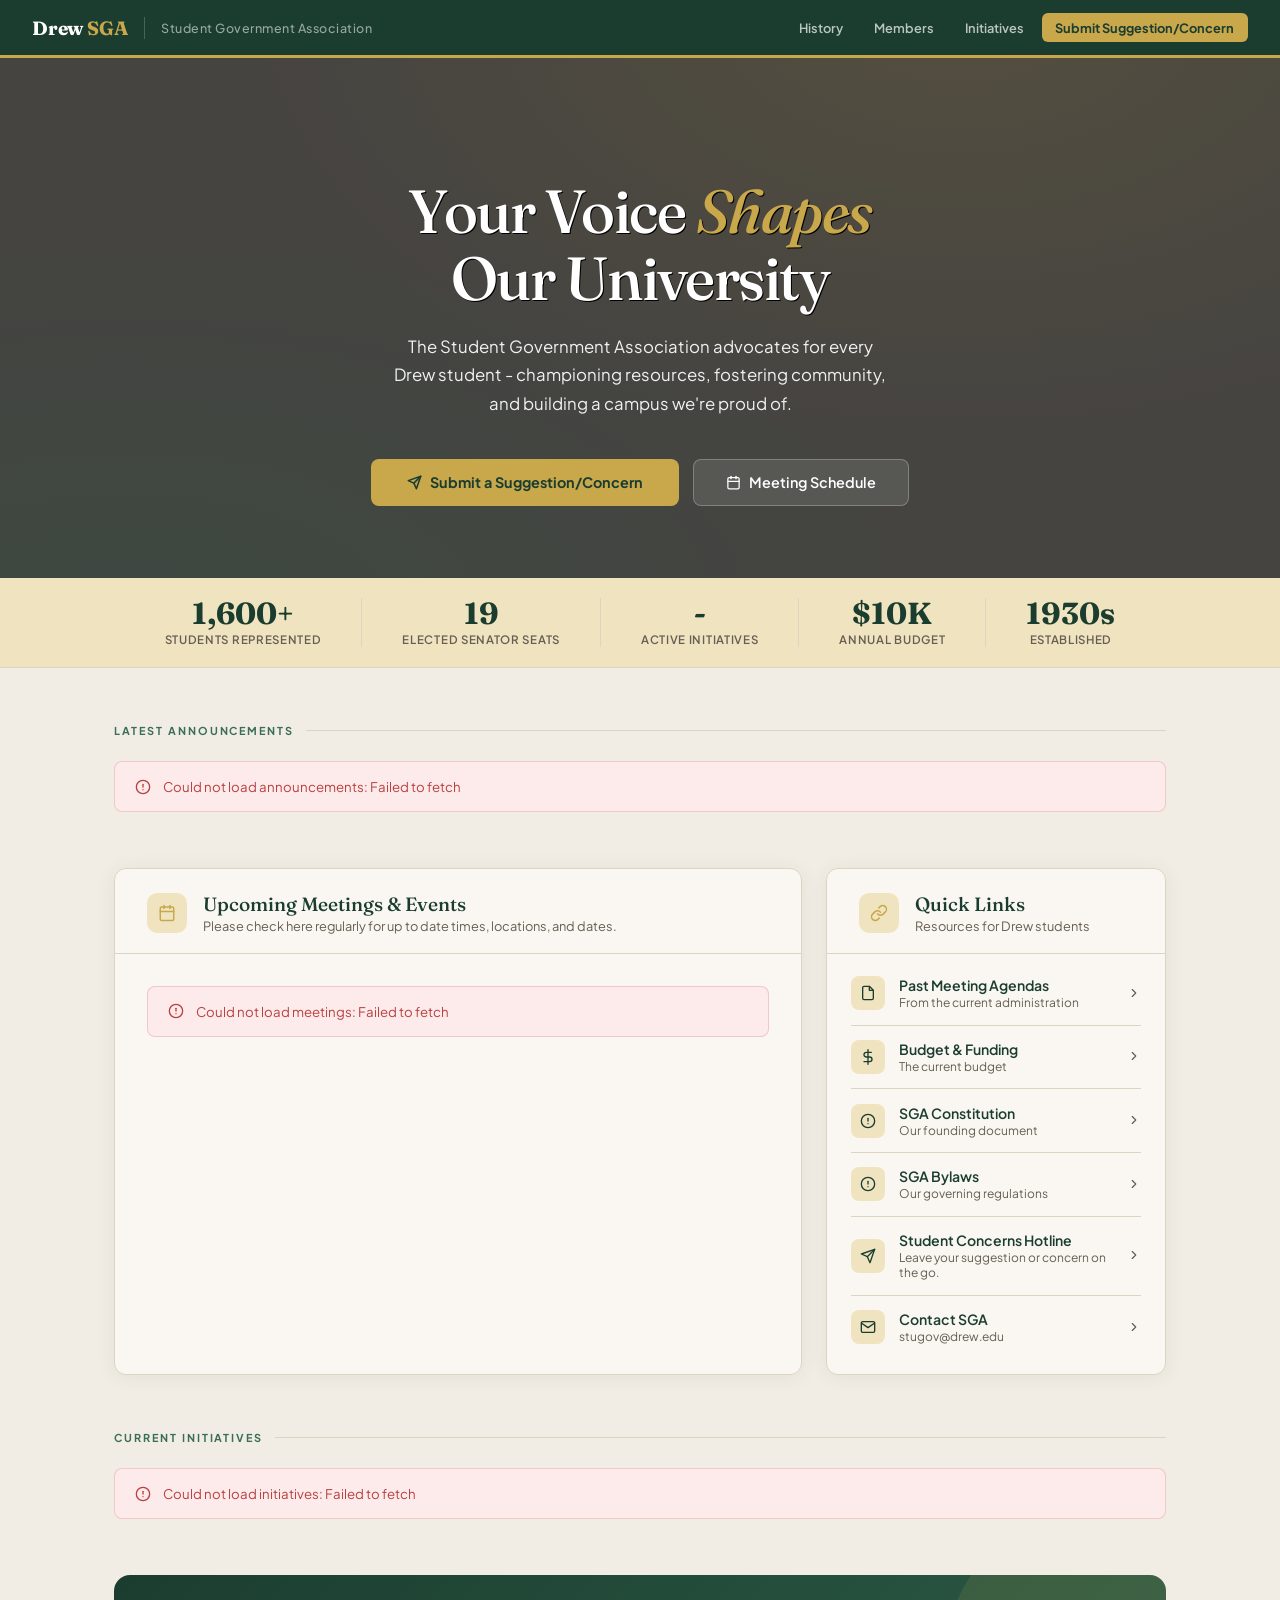
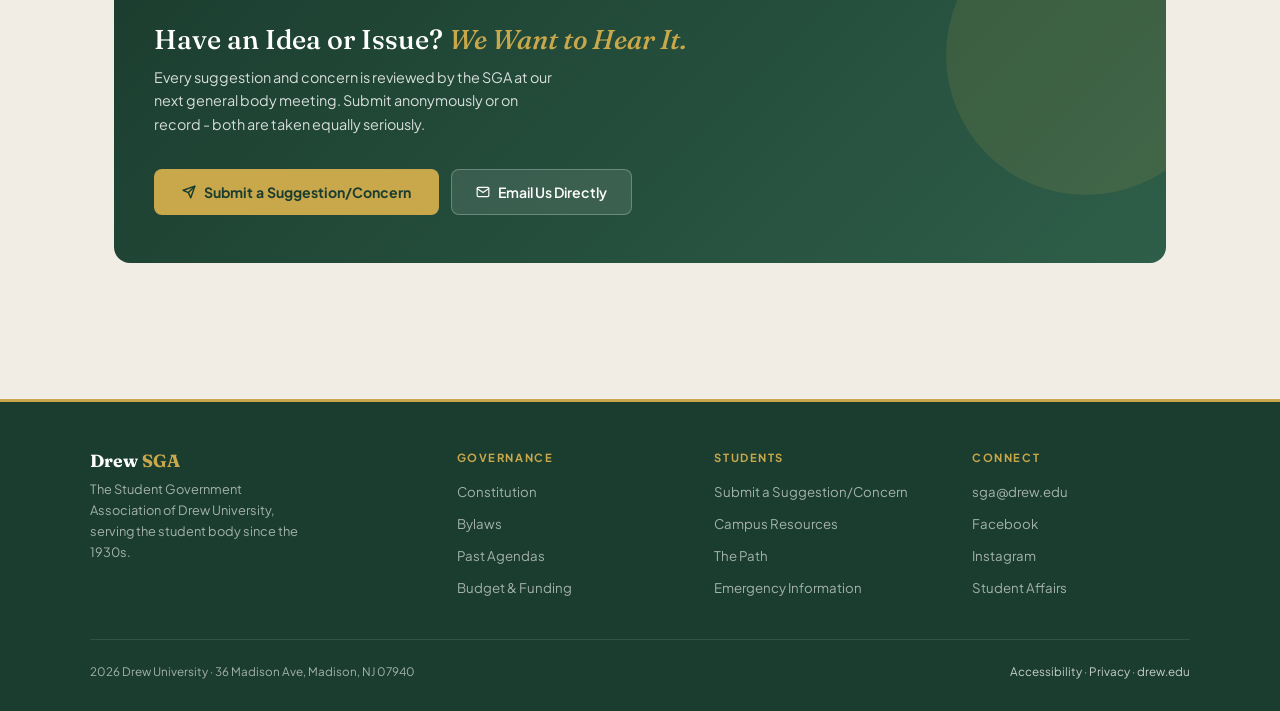
==== commit b4fda9e1: "Update print statement from 'Hello' to 'Goodbye'" ====
--- a/index.html
+++ b/index.html
@@ -874,9 +874,9 @@
             <div><div class="ql-label">Student Concerns Hotline</div><div class="ql-desc">Leave your suggestion or concern on the go.</div></div>
             <div class="ql-arrow"><svg aria-hidden="true" focusable="false" width="14" height="14" viewBox="0 0 24 24" fill="none" stroke="currentColor" stroke-width="2" stroke-linecap="round" stroke-linejoin="round"><polyline points="9 18 15 12 9 6"/></svg></div>
           </a>
-          <a href="mailto:sga@drew.edu" class="quick-link-item">
+          <a href="mailto:stugov@drew.edu" class="quick-link-item">
             <div class="ql-icon"><svg aria-hidden="true" focusable="false" width="16" height="16" viewBox="0 0 24 24" fill="none" stroke="#1b3d2f" stroke-width="2" stroke-linecap="round" stroke-linejoin="round"><path d="M4 4h16c1.1 0 2 .9 2 2v12c0 1.1-.9 2-2 2H4c-1.1 0-2-.9-2-2V6c0-1.1.9-2 2-2z"/><polyline points="22,6 12,13 2,6"/></svg></div>
-            <div><div class="ql-label">Contact SGA</div><div class="ql-desc">sga@drew.edu</div></div>
+            <div><div class="ql-label">Contact SGA</div><div class="ql-desc">stugov@drew.edu</div></div>
             <div class="ql-arrow"><svg aria-hidden="true" focusable="false" width="14" height="14" viewBox="0 0 24 24" fill="none" stroke="currentColor" stroke-width="2" stroke-linecap="round" stroke-linejoin="round"><polyline points="9 18 15 12 9 6"/></svg></div>
           </a>
           
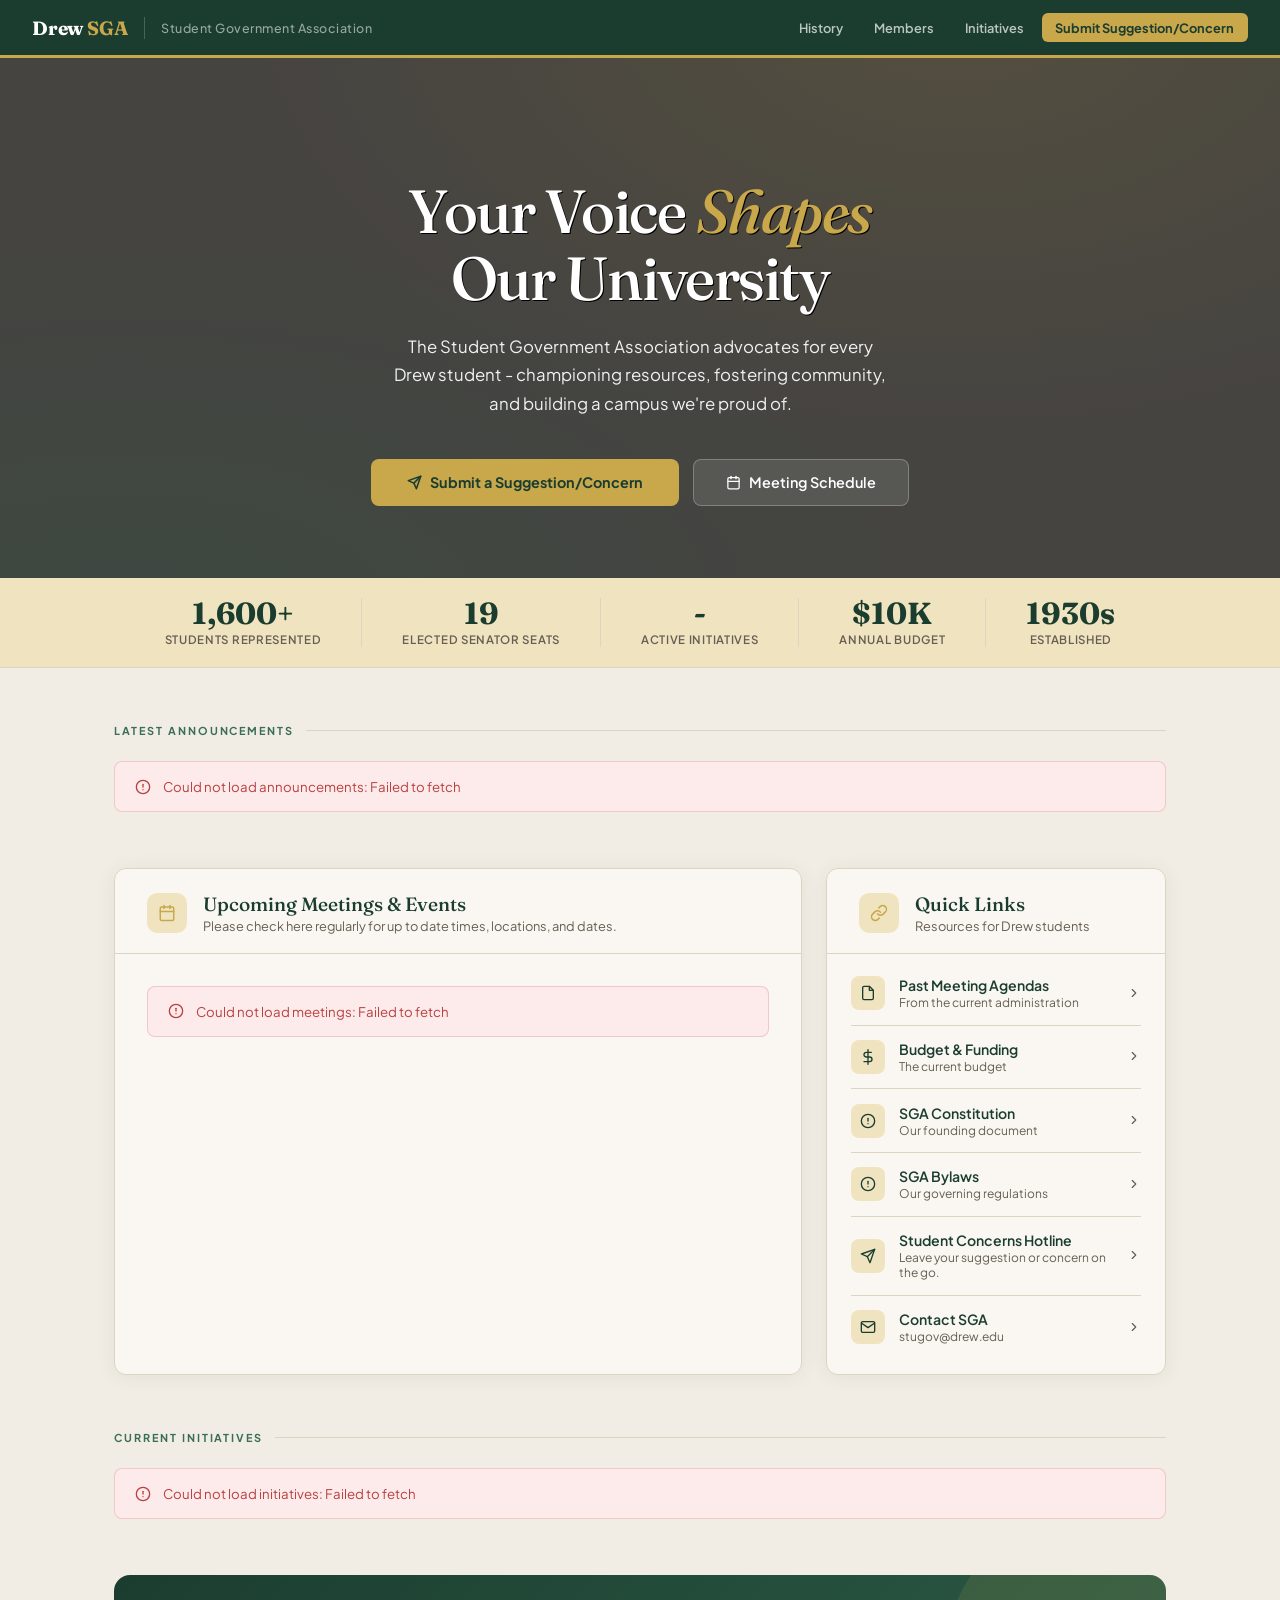
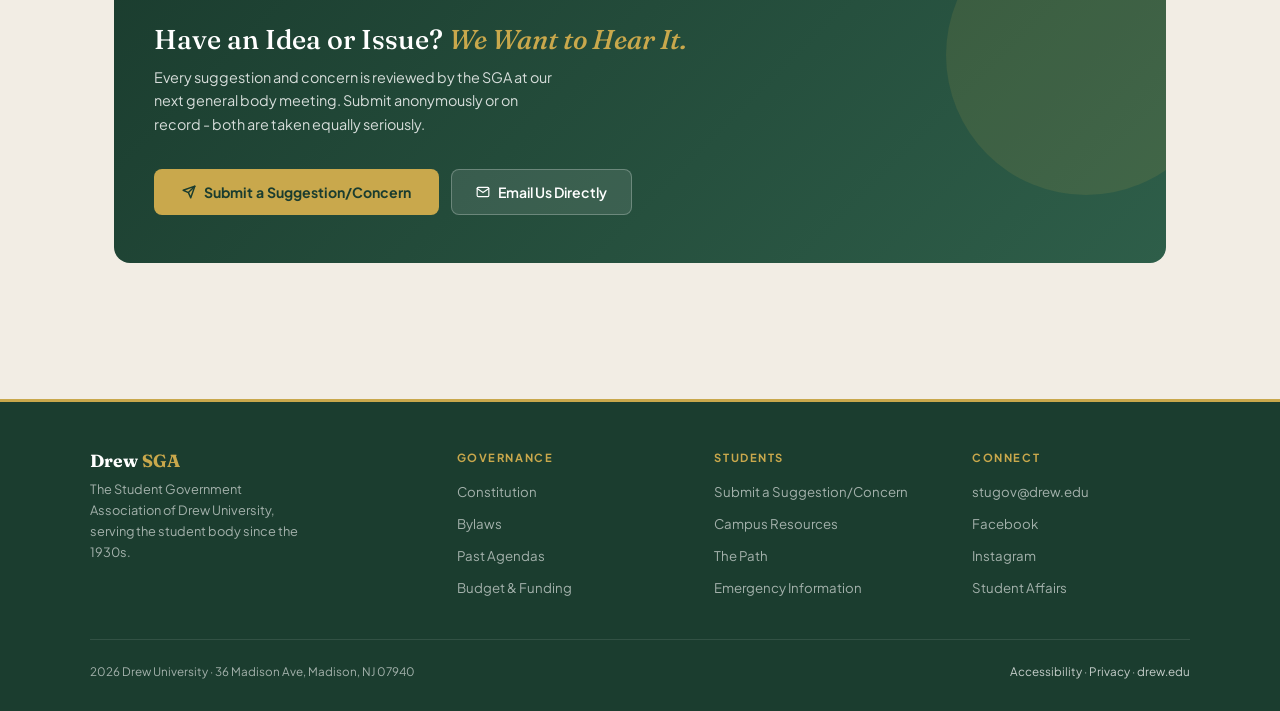
==== commit f924daf5: "Update index.html" ====
--- a/index.html
+++ b/index.html
@@ -906,7 +906,7 @@
         <svg aria-hidden="true" focusable="false" width="14" height="14" viewBox="0 0 24 24" fill="none" stroke="currentColor" stroke-width="2.5" stroke-linecap="round" stroke-linejoin="round"><line x1="22" y1="2" x2="11" y2="13"/><polygon points="22 2 15 22 11 13 2 9 22 2"/></svg>
         Submit a Suggestion/Concern
       </a>
-      <a href="mailto:sga@drew.edu" class="btn-secondary">
+      <a href="mailto:stugov@drew.edu" class="btn-secondary">
         <svg aria-hidden="true" focusable="false" width="14" height="14" viewBox="0 0 24 24" fill="none" stroke="currentColor" stroke-width="2" stroke-linecap="round" stroke-linejoin="round"><path d="M4 4h16c1.1 0 2 .9 2 2v12c0 1.1-.9 2-2 2H4c-1.1 0-2-.9-2-2V6c0-1.1.9-2 2-2z"/><polyline points="22,6 12,13 2,6"/></svg>
         Email Us Directly
       </a>
@@ -932,7 +932,7 @@
     </div>
     <div class="footer-col">
       <h4>Connect</h4>
-      <ul><li><a href="mailto:sga@drew.edu">sga@drew.edu</a></li><li><a href="https://www.facebook.com/duclasga/">Facebook</a></li><li><a href="https://www.instagram.com/duclasga/">Instagram</a></li><li><a href="https://drew.edu/campus-life/campus-life-student-affairs/" target="_blank">Student Affairs</a></li></ul>
+      <ul><li><a href="mailto:stugov@drew.edu">stugov@drew.edu</a></li><li><a href="https://www.facebook.com/duclasga/">Facebook</a></li><li><a href="https://www.instagram.com/duclasga/">Instagram</a></li><li><a href="https://drew.edu/campus-life/campus-life-student-affairs/" target="_blank">Student Affairs</a></li></ul>
     </div>
   </div>
   <div class="footer-bottom">
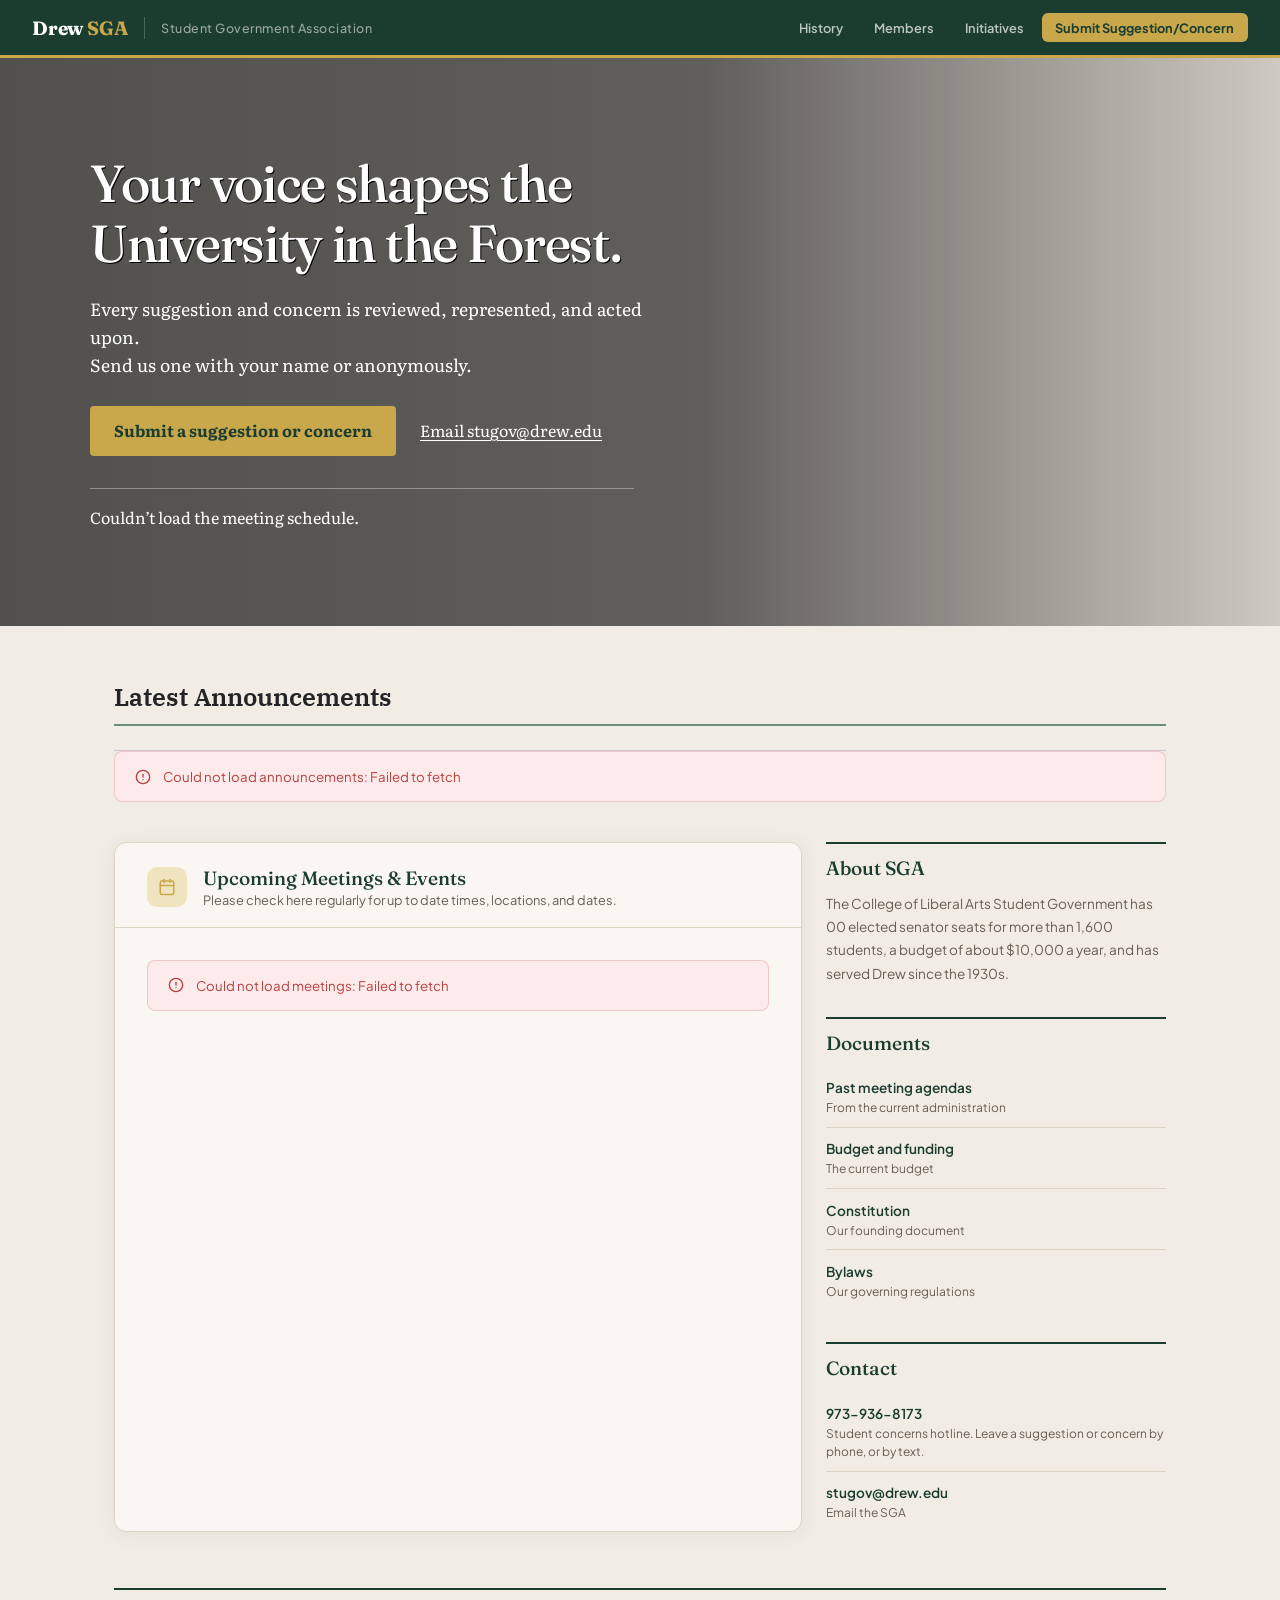
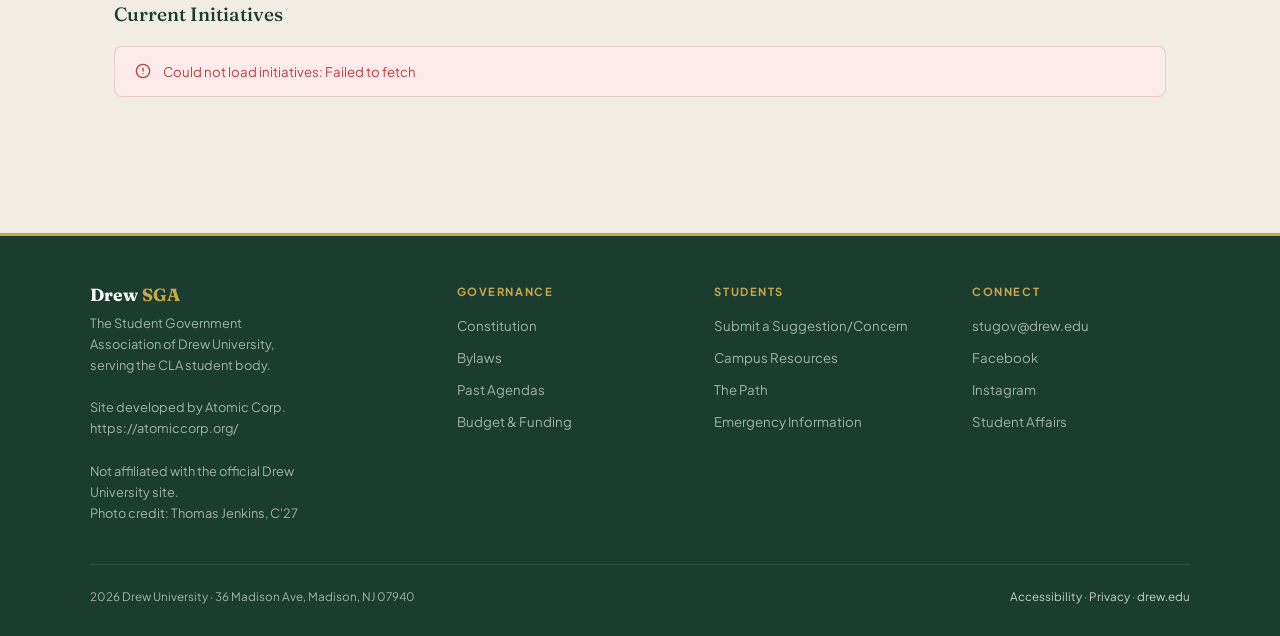
==== commit fe51d5b4: "Restyle homepage and members page, keep WCAG 2.2 AA Replaces index.html and members/index.html with " ====
--- a/index.html
+++ b/index.html
@@ -1,11 +1,13 @@
 <!DOCTYPE html>
-<html lang="en">
+<html lang="en" data-theme="light">
 <head>
   <link rel="icon" type="image/x-icon" href="/sgovlogo.ico">
   <meta charset="UTF-8" />
   <meta name="viewport" content="width=device-width, initial-scale=1.0"/>
   <title>Student Government Association - Drew University</title>
-  <link href="https://fonts.googleapis.com/css2?family=Fraunces:ital,opsz,wght@0,9..144,300;0,9..144,500;0,9..144,700;1,9..144,300&family=Plus+Jakarta+Sans:wght@400;500;600;700&display=swap" rel="stylesheet"/>
+  <link href="https://fonts.googleapis.com/css2?family=Fraunces:ital,opsz,wght@0,9..144,300;0,9..144,500;0,9..144,700;1,9..144,300&family=Plus+Jakarta+Sans:wght@400;500;600;700&family=Literata:opsz,wght@7..72,400;7..72,600;7..72,700&display=swap" rel="stylesheet"/>
+  <link href="https://fonts.googleapis.com/css2?family=IBM+Plex+Sans:wght@400;500;600&family=IBM+Plex+Serif:wght@400;600&display=swap" rel="stylesheet" />
+  <link rel="stylesheet" href="./od-tokens.css" />
   <style>
     :root {
       --forest:    #1b3d2f;
@@ -126,115 +128,41 @@
     }
     .nav-cta:hover { opacity: 0.88; background: var(--gold) !important; }
 
-    /* ── HERO ── */
-    .hero {
-      background-image: url('mead.JPG');
-      background-size: cover;
-      background-position: center;
-      color: #fff;
-      padding: 5rem 2rem 4.5rem;
-      text-align: center;
-      position: relative;
-      overflow: hidden;
-    }
-
-    .hero::before {
-      content: '';
-      position: absolute;
-      inset: 0;
-      background-color: rgba(0,0,0,0.62);
-      background-image:
-        radial-gradient(ellipse at 75% -10%, rgba(201,168,76,0.18) 0%, transparent 55%),
-        radial-gradient(ellipse at 10% 110%, rgba(59,110,86,0.3) 0%, transparent 50%);
-      pointer-events: none;
-    }
-
-    .hero::after {
-      content: '';
-      position: absolute;
-      inset: 0;
-      background-color: rgba(0,0,0,0.25);
-      /* Grid overlay disabled by request.
-      background-image:
-        linear-gradient(rgba(255,255,255,0.025) 1px, transparent 1px),
-        linear-gradient(90deg, rgba(255,255,255,0.025) 1px, transparent 1px);
-      background-size: 40px 40px;
-      */
-      pointer-events: none;
-    }
-
-    .hero-inner { position: relative; z-index: 1; max-width: 720px; margin: 0 auto; }
-
-    .hero-eyebrow {
-      display: inline-flex;
-      align-items: center;
-      gap: 0.5rem;
-      font-size: 0.7rem;
-      font-weight: 700;
-      letter-spacing: 0.2em;
-      text-transform: uppercase;
-      color: var(--gold);
-      background: rgba(0, 0, 0, 0);
-      border: 1px solid rgba(201, 168, 76, 0);
-      border-radius: 20px;
-      padding: 0.35rem 1rem;
-      margin-bottom: 1.5rem;
-    }
-
-    .hero h1 {
+  /* Hero */
+  .hero {
+    font-family: 'Literata', Georgia, serif;
+    line-height: 1.6;
+    background:
+      linear-gradient(90deg, rgba(0, 0, 0, 0.661) 0%, rgba(0, 0, 0, 0.6) 55%, rgba(0, 0, 0, 0.15) 100%),
+      url('mead.JPG') center / cover;
+    color: #fff;
+    padding: clamp(3rem, 9vw, 6rem) clamp(1rem, 4vw, 2rem);
+  }
+  .hero-inner { max-width: 1100px; margin: 0 auto; }
+  /*.hero h1 { font-size: clamp(2rem, 5vw, 3.25rem); line-height: 1.15; font-weight: 700; max-width: 16em; }*/
+  .hero h1 {
       font-family: 'Fraunces', serif;
-      font-size: clamp(2.4rem, 6vw, 3.8rem);
+      font-size: clamp(2rem, 5vw, 3.25rem);
       font-weight: 500;
-      line-height: 1.1;
+      line-height: 1.15;
       letter-spacing: -0.025em;
+      max-width: 12em;
       margin-bottom: 1.25rem;
       text-shadow: 1px 1px #000000
+      
     }
     .hero h1 em { font-style: italic; color: var(--gold); }
-
-    .hero-sub {
-      font-size: 1.05rem;
-      color: rgba(255,255,255,0.92);
-      max-width: 500px;
-      margin: 0 auto 2.5rem;
-      line-height: 1.7;
-    }
-
-    .hero-actions { display: flex; gap: 0.85rem; justify-content: center; flex-wrap: wrap; }
-
-    .btn-hero-primary {
-      background: var(--gold);
-      color: var(--forest);
-      border: none;
-      border-radius: 8px;
-      padding: 0.85rem 2.25rem;
-      font-family: 'Plus Jakarta Sans', sans-serif;
-      font-size: 0.9rem;
-      font-weight: 700;
-      cursor: pointer;
-      display: inline-flex;
-      align-items: center;
-      gap: 0.5rem;
-      transition: opacity 0.15s, transform 0.1s;
-    }
-    .btn-hero-primary:hover { opacity: 0.88; transform: translateY(-1px); }
-
-    .btn-hero-secondary {
-      background: rgba(255,255,255,0.1);
-      color: #fff;
-      border: 1.5px solid rgba(255,255,255,0.25);
-      border-radius: 8px;
-      padding: 0.85rem 2rem;
-      font-family: 'Plus Jakarta Sans', sans-serif;
-      font-size: 0.9rem;
-      font-weight: 600;
-      cursor: pointer;
-      display: inline-flex;
-      align-items: center;
-      gap: 0.5rem;
-      transition: background 0.15s, transform 0.1s;
-    }
-    .btn-hero-secondary:hover { background: rgba(255,255,255,0.18); transform: translateY(-1px); }
+  .hero p { max-width: 34em; margin-top: 1rem; font-size: 1.1rem; }
+  .hero-actions { margin-top: 1.75rem; display: flex; flex-wrap: wrap; align-items: center; gap: 0.75rem 1.5rem; }
+  .hero a:not(.btn) { color: #fff; text-decoration: underline; text-underline-offset: 0.2em; }
+  .hero a:not(.btn):hover { text-decoration-thickness: 2px; }
+  .btn {
+    display: inline-block; background: var(--gold); color: var(--forest);
+    font-weight: 700; padding: 0.75rem 1.5rem; border-radius: 4px; text-decoration: none;
+  }
+  .btn:hover { background: #d8b95c; }
+  .hero .next { margin-top: 2rem; padding-top: 1rem; border-top: 1px solid rgba(255,255,255,0.35); font-size: 1rem; }
+
 
     /* ── STATS STRIP ── */
     .stats-strip {
@@ -275,6 +203,17 @@
 
     /* ── PAGE ── */
     .page { max-width: 1100px; margin: 0 auto; padding: 3.5rem 1.5rem 5rem; }
+
+    .section-heading {
+      font-family: var(--ds-font-family-display);
+      font-size: var(--ds-font-size-25);
+      font-weight: 600;
+      line-height: 1.2;
+      color: var(--ds-color-text-primary);
+      padding-bottom: var(--ds-space-12);
+      border-bottom: var(--ds-border-width-2) solid var(--ds-color-border-accent);
+      margin-bottom: var(--ds-space-24);
+    }
 
     .section-label {
       font-size: 0.68rem;
@@ -325,60 +264,61 @@
 
     /* ── ANNOUNCEMENTS ── */
     .announcements-grid {
+      border-top: var(--ds-border-width-1) solid var(--ds-color-border-default);
+      margin-bottom: var(--ds-space-40);
+    }
+
+    .announcement-card {
       display: grid;
-      grid-template-columns: 1fr 1fr;
-      gap: 1.25rem;
-      margin-bottom: 3.5rem;
-    }
-
-    .announcement-card {
-      background: var(--surface);
-      border: 1px solid var(--border);
-      border-radius: 12px;
-      box-shadow: 0 2px 12px rgba(27,61,47,0.06);
-      overflow: hidden;
-      display: flex;
-      flex-direction: column;
-      transition: box-shadow 0.2s, transform 0.15s;
-    }
-    .announcement-card:hover { box-shadow: 0 6px 24px rgba(27,61,47,0.12); transform: translateY(-2px); }
-    .announcement-card.featured { grid-column: 1 / -1; flex-direction: row; }
-
-    .announcement-img {
-      background: linear-gradient(135deg, var(--forest) 0%, var(--accent) 100%);
-      display: flex; align-items: center; justify-content: center; flex-shrink: 0;
-    }
-    .announcement-card:not(.featured) .announcement-img { height: 130px; }
-    .announcement-card.featured .announcement-img { width: 300px; min-height: 220px; }
-
-    .announcement-content { padding: 1.5rem; flex: 1; display: flex; flex-direction: column; }
-
-    .ann-meta { display: flex; align-items: center; gap: 0.6rem; margin-bottom: 0.6rem; flex-wrap: wrap; }
+      grid-template-columns: 9rem minmax(0, 1fr) auto;
+      gap: var(--ds-space-16) var(--ds-space-32);
+      align-items: start;
+      padding-block: var(--ds-space-20);
+      border-bottom: var(--ds-border-width-1) solid var(--ds-color-border-subtle);
+    }
+
+    .ann-date {
+      font-size: var(--ds-font-size-13);
+      color: var(--ds-color-text-secondary);
+      font-variant-numeric: tabular-nums;
+    }
+
+    .announcement-content h3 {
+      font-family: var(--ds-font-family-display);
+      font-size: var(--ds-font-size-20);
+      font-weight: 600;
+      line-height: 1.25;
+      color: var(--ds-color-text-primary);
+      margin-bottom: var(--ds-space-4);
+    }
+    .announcement-card.featured .announcement-content h3 { font-size: var(--ds-font-size-25); }
+    .announcement-content p {
+      font-size: var(--ds-font-size-16);
+      line-height: 1.55;
+      color: var(--ds-color-text-secondary);
+      max-width: 58ch;
+    }
 
     .ann-tag {
-      font-size: 0.65rem; font-weight: 700; letter-spacing: 0.1em; text-transform: uppercase;
-      background: var(--gold-pale); color: var(--forest);
-      border: 1px solid rgba(201,168,76,0.4); border-radius: 4px; padding: 2px 7px;
-    }
-    .ann-tag.urgent { background: #fdeaea; color: var(--red); border-color: rgba(185,64,64,0.3); }
-    .ann-tag.new { background: #e6f4ec; color: var(--green); border-color: rgba(42,110,71,0.3); }
-
-    .ann-date { font-size: 0.72rem; color: var(--muted); font-weight: 500; }
-
-    .announcement-content h3 {
-      font-family: 'Fraunces', serif;
-      font-size: 1.15rem; font-weight: 500;
-      color: var(--forest); line-height: 1.3; margin-bottom: 0.5rem;
-    }
-    .announcement-card.featured .announcement-content h3 { font-size: 1.5rem; }
-    .announcement-content p { font-size: 0.85rem; color: var(--muted); line-height: 1.65; flex: 1; }
+      justify-self: end;
+      padding: var(--ds-space-2) var(--ds-space-8);
+      border-radius: var(--ds-radius-control-sm);
+      background: var(--ds-color-bg-accent-subtle);
+      color: var(--ds-color-text-accent);
+      font-size: var(--ds-font-size-13);
+      font-weight: 500;
+      white-space: nowrap;
+    }
 
     .ann-link {
-      display: inline-flex; align-items: center; gap: 0.3rem;
-      font-size: 0.8rem; font-weight: 600; color: var(--accent);
-      margin-top: 1rem; transition: gap 0.15s;
-    }
-    .ann-link:hover { gap: 0.5rem; }
+      display: inline-block;
+      margin-top: var(--ds-space-12);
+      font-size: var(--ds-font-size-13);
+      font-weight: 600;
+      color: var(--ds-color-text-link);
+      text-decoration: underline;
+      text-underline-offset: 0.15em;
+    }
 
     /* ── TWO-COL ── */
     .two-col { display: grid; grid-template-columns: 1fr 340px; gap: 1.5rem; margin-bottom: 3.5rem; }
@@ -429,63 +369,86 @@
     .skeleton-line.med { width: 65%; }
     .skeleton-line.long { width: 85%; }
 
-    .skeleton-initiative { border-radius: 12px; border: 1px solid var(--border); padding: 1.75rem 1.5rem; }
-    .skeleton-initiative .skeleton-icon { width: 46px; height: 46px; border-radius: 10px; margin-bottom: 1.25rem; }
-    .skeleton-initiative .skeleton-title { height: 16px; margin-bottom: 0.75rem; width: 70%; }
-    .skeleton-initiative .skeleton-desc { height: 11px; margin-bottom: 6px; }
-    .skeleton-initiative .skeleton-desc.short { width: 55%; }
-
-    /* ── QUICK LINKS ── */
-    .quick-links-list { display: flex; flex-direction: column; }
-
-    .quick-link-item {
-      display: flex; align-items: center; gap: 0.85rem;
-      padding: 0.9rem 0; border-bottom: 1px solid var(--border);
-      transition: padding-left 0.15s; cursor: pointer;
-    }
-    .quick-link-item:last-child { border-bottom: none; }
-    .quick-link-item:hover { padding-left: 4px; }
-
-    .ql-icon {
-      width: 34px; height: 34px; border-radius: 8px;
-      background: var(--gold-pale);
-      display: flex; align-items: center; justify-content: center; flex-shrink: 0;
-    }
-    .ql-label { font-size: 0.88rem; font-weight: 600; color: var(--forest); }
-    .ql-desc { font-size: 0.75rem; color: var(--muted); margin-top: 1px; }
-    .ql-arrow { margin-left: auto; color: var(--muted); flex-shrink: 0; }
+    /* ── SIDEBAR (ABOUT / DOCUMENTS / CONTACT) ── */
+    aside { display: flex; flex-direction: column; gap: 2rem; }
+
+    aside h2 {
+      font-family: 'Fraunces', serif;
+      font-size: 1.2rem;
+      font-weight: 500;
+      color: var(--forest);
+      padding-top: 0.75rem;
+      border-top: 2px solid var(--forest);
+      margin-bottom: 0.75rem;
+    }
+
+    aside p {
+      font-size: 0.85rem;
+      line-height: 1.7;
+      color: var(--muted);
+    }
+
+    .doclist { list-style: none; }
+
+    .doclist li {
+      padding: 0.6rem 0;
+      border-bottom: 1px solid var(--border);
+    }
+    .doclist li:last-child { border-bottom: none; }
+
+    .doclist a {
+      font-size: 0.85rem;
+      font-weight: 600;
+      color: var(--forest);
+      transition: color 0.15s;
+    }
+    .doclist a:hover { color: var(--accent); text-decoration: underline; }
+
+    .doclist span {
+      display: block;
+      margin-top: 2px;
+      font-size: 0.75rem;
+      line-height: 1.5;
+      color: var(--muted);
+    }
 
     
 
     /* ── INITIATIVES ── */
+    #initiatives > h2 {
+      font-family: 'Fraunces', serif;
+      font-size: 1.2rem;
+      font-weight: 500;
+      color: var(--forest);
+      padding-top: 0.75rem;
+      border-top: 2px solid var(--forest);
+      margin-bottom: 0.5rem;
+    }
+
+    .lead, .muted { color: var(--muted); }
+    .lead { font-size: 0.85rem; margin-bottom: 1.25rem; }
+
     .initiatives-grid { display: grid; grid-template-columns: repeat(3, 1fr); gap: 1rem; margin-bottom: 3.5rem; }
+    .initiatives-grid > p { grid-column: 1 / -1; }
 
     .initiative-card {
       background: var(--surface); border: 1px solid var(--border);
-      border-radius: 12px; padding: 1.75rem 1.5rem;
-      box-shadow: 0 2px 12px rgba(27,61,47,0.06);
-      transition: box-shadow 0.2s, transform 0.15s;
-    }
-    .initiative-card:hover { box-shadow: 0 6px 24px rgba(27,61,47,0.12); transform: translateY(-2px); }
-
-    .initiative-icon {
-      width: 46px; height: 46px; border-radius: 10px;
-      background: var(--gold-pale);
-      display: flex; align-items: center; justify-content: center;
-      margin-bottom: 1.25rem;
+      border-radius: 12px; padding: 1.5rem 1.4rem;
+      display: flex; flex-direction: column;
     }
 
     .initiative-card h3 {
       font-family: 'Fraunces', serif; font-size: 1.05rem; font-weight: 500;
       color: var(--forest); margin-bottom: 0.5rem; line-height: 1.3;
     }
-    .initiative-card p { font-size: 0.83rem; color: var(--muted); line-height: 1.65; }
+    .initiative-card p { font-size: 0.85rem; color: var(--muted); line-height: 1.65; }
 
     .initiative-status {
       display: inline-flex; align-items: center; gap: 0.35rem;
-      margin-top: 1rem; font-size: 0.72rem; font-weight: 600; color: var(--green);
-    }
-    .initiative-status::before { content: ''; width: 7px; height: 7px; background: var(--green); border-radius: 50%; }
+      margin-top: auto; padding-top: 1rem;
+      font-size: 0.78rem; font-weight: 600; color: var(--green);
+    }
+    .initiative-status::before { content: ''; width: 7px; height: 7px; background: var(--green); border-radius: 50%; flex-shrink: 0; }
     .initiative-status.pending { color: #b58a1a; }
     .initiative-status.pending::before { background: #b58a1a; }
     .initiative-status.completed { color: var(--muted); }
@@ -672,6 +635,7 @@
     /* ── RESPONSIVE ── */
     @media (max-width: 900px) {
       .two-col { grid-template-columns: 1fr; }
+      
       .officers-grid { grid-template-columns: repeat(2, 1fr); }
       .initiatives-grid { grid-template-columns: 1fr 1fr; }
       .footer-inner { grid-template-columns: 1fr 1fr; }
@@ -682,8 +646,7 @@
       nav { display: none; }
       .hamburger-btn { display: flex; }
       .announcements-grid { grid-template-columns: 1fr; }
-      .announcement-card.featured { flex-direction: column; }
-      .announcement-card.featured .announcement-img { width: 100%; min-height: 160px; }
+      .announcement-card { grid-template-columns: minmax(0, 1fr); gap: var(--ds-space-8); }
       .officers-grid { grid-template-columns: repeat(2, 1fr); }
       .initiatives-grid { grid-template-columns: 1fr; }
       .cta-banner { flex-direction: column; }
@@ -753,70 +716,49 @@
   <a href="/suggestions" class="nav-cta">Submit Suggestion/Concern</a>
 </nav>
 
-<!-- HERO -->
 <section class="hero" aria-label="Welcome">
   <div class="hero-inner">
-    <div class="hero-eyebrow">
-      
+    <h1>Your voice shapes the University in the Forest.</h1>
+    <p>Every suggestion and concern is reviewed, represented, and acted upon. <br>Send us one with your name or anonymously.</p>
+    <div class="hero-actions">
+      <a href="/suggestions" class="btn">Submit a suggestion or concern</a>
+      <a href="mailto:stugov@drew.edu">Email stugov@drew.edu</a>
     </div>
-    <h1>Your Voice <em>Shapes</em><br>Our University</h1>
-    <p class="hero-sub">The Student Government Association advocates for every Drew student - championing resources, fostering community, and building a campus we're proud of.</p>
-    <div class="hero-actions">
-      <a href="/suggestions" class="btn-hero-primary">
-        <svg aria-hidden="true" focusable="false" width="15" height="15" viewBox="0 0 24 24" fill="none" stroke="currentColor" stroke-width="2.5" stroke-linecap="round" stroke-linejoin="round"><line x1="22" y1="2" x2="11" y2="13"/><polygon points="22 2 15 22 11 13 2 9 22 2"/></svg>
-        Submit a Suggestion/Concern
-      </a>
-      <a href="#meetings" class="btn-hero-secondary">
-        <svg aria-hidden="true" focusable="false" width="15" height="15" viewBox="0 0 24 24" fill="none" stroke="currentColor" stroke-width="2" stroke-linecap="round" stroke-linejoin="round"><rect x="3" y="4" width="18" height="18" rx="2"/><line x1="16" y1="2" x2="16" y2="6"/><line x1="8" y1="2" x2="8" y2="6"/><line x1="3" y1="10" x2="21" y2="10"/></svg>
-        Meeting Schedule
-      </a>
-    </div>
+    <p class="next" id="nextMeeting">Checking the meeting schedule…</p>
   </div>
 </section>
 
-<!-- STATS -->
+<!-- STATS
 <section class="stats-strip" aria-label="SGA at a glance">
   <div class="stat-item"><div class="stat-num">1,600+</div><div class="stat-label">Students Represented</div></div>
-  <div class="stat-item"><div class="stat-num">19</div><div class="stat-label">Elected Senator Seats</div></div>
+  <div class="stat-item"><div class="stat-num" id="senatorCount">19</div><div class="stat-label">Elected Senator Seats</div></div>
   <div class="stat-item"><div class="stat-num" id="initiativeCount">-</div><div class="stat-label">Active Initiatives</div></div>
   <div class="stat-item"><div class="stat-num">$10K</div><div class="stat-label">Annual Budget</div></div>
   <div class="stat-item"><div class="stat-num">1930s</div><div class="stat-label">Established</div></div>
-</section>
+</section> -->
 
 <!-- MAIN -->
 <main class="page" id="main" tabindex="-1">
 
   <!-- ANNOUNCEMENTS -->
-  <h2 class="section-label">Latest Announcements</h2>
+  <h2 class="section-heading">Latest Announcements</h2>
   <div class="announcements-grid" id="announcementsGrid" aria-busy="true">
-    <div class="announcement-card featured" style="min-height:180px;">
-      <div class="announcement-img" style="width:300px;"></div>
-      <div class="announcement-content" style="gap:0.75rem;">
-        <div style="display:flex;gap:0.5rem;"><div class="skeleton" style="width:50px;height:18px;border-radius:4px;"></div><div class="skeleton" style="width:80px;height:18px;border-radius:4px;"></div></div>
-        <div class="skeleton" style="width:85%;height:22px;border-radius:4px;"></div>
-        <div class="skeleton" style="width:100%;height:13px;border-radius:4px;"></div>
-        <div class="skeleton" style="width:90%;height:13px;border-radius:4px;"></div>
-        <div class="skeleton" style="width:70%;height:13px;border-radius:4px;"></div>
+    <article class="announcement-card featured">
+      <p class="ann-date"><span class="skeleton" style="display:block;width:7rem;height:0.9rem;"></span></p>
+      <div class="announcement-content">
+        <h3><span class="visually-hidden">Loading announcement</span><span class="skeleton" style="display:block;width:55%;height:1.5rem;"></span></h3>
+        <p><span class="skeleton" style="display:block;width:100%;height:0.9rem;margin-top:0.5rem;"></span></p>
       </div>
-    </div>
-    <div class="announcement-card" style="min-height:160px;">
-      <div class="announcement-img" style="height:100px;"></div>
-      <div class="announcement-content" style="gap:0.6rem;">
-        <div class="skeleton" style="width:55%;height:16px;border-radius:4px;"></div>
-        <div class="skeleton" style="width:80%;height:18px;border-radius:4px;"></div>
-        <div class="skeleton" style="width:100%;height:12px;border-radius:4px;"></div>
-        <div class="skeleton" style="width:75%;height:12px;border-radius:4px;"></div>
+      <span class="ann-tag"><span class="skeleton" style="display:block;width:4rem;height:0.85rem;"></span></span>
+    </article>
+    <article class="announcement-card">
+      <p class="ann-date"><span class="skeleton" style="display:block;width:7rem;height:0.9rem;"></span></p>
+      <div class="announcement-content">
+        <h3><span class="visually-hidden">Loading announcement</span><span class="skeleton" style="display:block;width:45%;height:1.2rem;"></span></h3>
+        <p><span class="skeleton" style="display:block;width:90%;height:0.9rem;margin-top:0.5rem;"></span></p>
       </div>
-    </div>
-    <div class="announcement-card" style="min-height:160px;">
-      <div class="announcement-img" style="height:100px;"></div>
-      <div class="announcement-content" style="gap:0.6rem;">
-        <div class="skeleton" style="width:55%;height:16px;border-radius:4px;"></div>
-        <div class="skeleton" style="width:80%;height:18px;border-radius:4px;"></div>
-        <div class="skeleton" style="width:100%;height:12px;border-radius:4px;"></div>
-        <div class="skeleton" style="width:75%;height:12px;border-radius:4px;"></div>
-      </div>
-    </div>
+      <span class="ann-tag"></span>
+    </article>
   </div>
 
   <!-- MEETINGS + QUICK LINKS -->
@@ -827,7 +769,7 @@
           <svg aria-hidden="true" focusable="false" width="18" height="18" viewBox="0 0 24 24" fill="none" stroke="#c9a84c" stroke-width="2" stroke-linecap="round" stroke-linejoin="round"><rect x="3" y="4" width="18" height="18" rx="2"/><line x1="16" y1="2" x2="16" y2="6"/><line x1="8" y1="2" x2="8" y2="6"/><line x1="3" y1="10" x2="21" y2="10"/></svg>
         </div>
         <div>
-          <h2>Upcoming Meetings & Events</h2>
+          <h2>Upcoming Meetings &amp; Events</h2>
           <p>Please check here regularly for up to date times, locations, and dates.</p>
         </div>
       </div>
@@ -840,62 +782,42 @@
       </div>
     </div>
 
-    <div class="card">
-      <div class="card-header">
-        <div class="card-icon">
-          <svg aria-hidden="true" focusable="false" width="18" height="18" viewBox="0 0 24 24" fill="none" stroke="#c9a84c" stroke-width="2" stroke-linecap="round" stroke-linejoin="round"><path d="M10 13a5 5 0 0 0 7.54.54l3-3a5 5 0 0 0-7.07-7.07l-1.72 1.71"/><path d="M14 11a5 5 0 0 0-7.54-.54l-3 3a5 5 0 0 0 7.07 7.07l1.71-1.71"/></svg>
-        </div>
-        <div><h2>Quick Links</h2><p>Resources for Drew students</p></div>
-      </div>
-      <div class="card-body" style="padding: 0.5rem 1.5rem 1rem;">
-        <div class="quick-links-list">
-          <a href="https://drive.google.com/drive/folders/1T37qgyUEZ53HvDT4locyv73HNXFNd2Je?usp=sharing" class="quick-link-item">
-            <div class="ql-icon"><svg aria-hidden="true" focusable="false" width="16" height="16" viewBox="0 0 24 24" fill="none" stroke="#1b3d2f" stroke-width="2" stroke-linecap="round" stroke-linejoin="round"><path d="M14 2H6a2 2 0 0 0-2 2v16a2 2 0 0 0 2 2h12a2 2 0 0 0 2-2V8z"/><polyline points="14 2 14 8 20 8"/></svg></div>
-            <div><div class="ql-label">Past Meeting Agendas</div><div class="ql-desc">From the current administration</div></div>
-            <div class="ql-arrow"><svg aria-hidden="true" focusable="false" width="14" height="14" viewBox="0 0 24 24" fill="none" stroke="currentColor" stroke-width="2" stroke-linecap="round" stroke-linejoin="round"><polyline points="9 18 15 12 9 6"/></svg></div>
-          </a>
-          <a href="https://docs.google.com/spreadsheets/d/1DptE6QX7fhF6doVmhAb64nZnBTKMe5E9ylrprfOs5sQ/edit?usp=sharing" class="quick-link-item">
-            <div class="ql-icon"><svg aria-hidden="true" focusable="false" width="16" height="16" viewBox="0 0 24 24" fill="none" stroke="#1b3d2f" stroke-width="2" stroke-linecap="round" stroke-linejoin="round"><line x1="12" y1="1" x2="12" y2="23"/><path d="M17 5H9.5a3.5 3.5 0 0 0 0 7h5a3.5 3.5 0 0 1 0 7H6"/></svg></div>
-            <div><div class="ql-label">Budget &amp; Funding</div><div class="ql-desc">The current budget</div></div>
-            <div class="ql-arrow"><svg aria-hidden="true" focusable="false" width="14" height="14" viewBox="0 0 24 24" fill="none" stroke="currentColor" stroke-width="2" stroke-linecap="round" stroke-linejoin="round"><polyline points="9 18 15 12 9 6"/></svg></div>
-          </a>
-          <a href="https://docs.google.com/document/d/1ePOLB9iLWt3NL7QNimzh6SgOOHLwK5fAb7POu6TOA8g/edit?usp=sharing" class="quick-link-item">
-            <div class="ql-icon"><svg aria-hidden="true" focusable="false" width="16" height="16" viewBox="0 0 24 24" fill="none" stroke="#1b3d2f" stroke-width="2" stroke-linecap="round" stroke-linejoin="round"><circle cx="12" cy="12" r="10"/><line x1="12" y1="8" x2="12" y2="12"/><line x1="12" y1="16" x2="12.01" y2="16"/></svg></div>
-            <div><div class="ql-label">SGA Constitution</div><div class="ql-desc">Our founding document</div></div>
-            <div class="ql-arrow"><svg aria-hidden="true" focusable="false" width="14" height="14" viewBox="0 0 24 24" fill="none" stroke="currentColor" stroke-width="2" stroke-linecap="round" stroke-linejoin="round"><polyline points="9 18 15 12 9 6"/></svg></div>
-          </a>
-          <a href="https://docs.google.com/document/d/1-mA7wpUPetOc50ByQjAG3rkGjD6lw_4qFq27b4Z-Qoo/edit?usp=sharing" class="quick-link-item">
-            <div class="ql-icon"><svg aria-hidden="true" focusable="false" width="16" height="16" viewBox="0 0 24 24" fill="none" stroke="#1b3d2f" stroke-width="2" stroke-linecap="round" stroke-linejoin="round"><circle cx="12" cy="12" r="10"/><line x1="12" y1="8" x2="12" y2="12"/><line x1="12" y1="16" x2="12.01" y2="16"/></svg></div>
-            <div><div class="ql-label">SGA Bylaws</div><div class="ql-desc">Our governing regulations</div></div>
-            <div class="ql-arrow"><svg aria-hidden="true" focusable="false" width="14" height="14" viewBox="0 0 24 24" fill="none" stroke="currentColor" stroke-width="2" stroke-linecap="round" stroke-linejoin="round"><polyline points="9 18 15 12 9 6"/></svg></div>
-          </a>
-          <a href="tel:9739368173" class="quick-link-item">
-            <div class="ql-icon"><svg aria-hidden="true" focusable="false" width="16" height="16" viewBox="0 0 24 24" fill="none" stroke="#1b3d2f" stroke-width="2" stroke-linecap="round" stroke-linejoin="round"><line x1="22" y1="2" x2="11" y2="13"/><polygon points="22 2 15 22 11 13 2 9 22 2"/></svg></div>
-            <div><div class="ql-label">Student Concerns Hotline</div><div class="ql-desc">Leave your suggestion or concern on the go.</div></div>
-            <div class="ql-arrow"><svg aria-hidden="true" focusable="false" width="14" height="14" viewBox="0 0 24 24" fill="none" stroke="currentColor" stroke-width="2" stroke-linecap="round" stroke-linejoin="round"><polyline points="9 18 15 12 9 6"/></svg></div>
-          </a>
-          <a href="mailto:stugov@drew.edu" class="quick-link-item">
-            <div class="ql-icon"><svg aria-hidden="true" focusable="false" width="16" height="16" viewBox="0 0 24 24" fill="none" stroke="#1b3d2f" stroke-width="2" stroke-linecap="round" stroke-linejoin="round"><path d="M4 4h16c1.1 0 2 .9 2 2v12c0 1.1-.9 2-2 2H4c-1.1 0-2-.9-2-2V6c0-1.1.9-2 2-2z"/><polyline points="22,6 12,13 2,6"/></svg></div>
-            <div><div class="ql-label">Contact SGA</div><div class="ql-desc">stugov@drew.edu</div></div>
-            <div class="ql-arrow"><svg aria-hidden="true" focusable="false" width="14" height="14" viewBox="0 0 24 24" fill="none" stroke="currentColor" stroke-width="2" stroke-linecap="round" stroke-linejoin="round"><polyline points="9 18 15 12 9 6"/></svg></div>
-          </a>
-          
-        </div>
-      </div>
-    </div>
+    <aside>
+      <section>
+        <h2>About SGA</h2>
+        <p>The College of Liberal Arts Student Government has <span id="senatorCountAbout">00</span> elected senator seats for more than 1,600 students, a budget of about $10,000 a year, and has served Drew since the 1930s.</p>
+      </section>
+
+      <section>
+        <h2>Documents</h2>
+        <ul class="doclist">
+          <li><a href="https://drive.google.com/drive/folders/1T37qgyUEZ53HvDT4locyv73HNXFNd2Je?usp=sharing">Past meeting agendas</a><span>From the current administration</span></li>
+          <li><a href="https://docs.google.com/spreadsheets/d/1DptE6QX7fhF6doVmhAb64nZnBTKMe5E9ylrprfOs5sQ/edit?usp=sharing">Budget and funding</a><span>The current budget</span></li>
+          <li><a href="https://docs.google.com/document/d/1ePOLB9iLWt3NL7QNimzh6SgOOHLwK5fAb7POu6TOA8g/edit?usp=sharing">Constitution</a><span>Our founding document</span></li>
+          <li><a href="https://docs.google.com/document/d/1-mA7wpUPetOc50ByQjAG3rkGjD6lw_4qFq27b4Z-Qoo/edit?usp=sharing">Bylaws</a><span>Our governing regulations</span></li>
+        </ul>
+      </section>
+
+      <section>
+        <h2>Contact</h2>
+        <ul class="doclist">
+          <li><a href="tel:9739368173">973-936-8173</a><span>Student concerns hotline. Leave a suggestion or concern by phone, or by text.</span></li>
+          <li><a href="mailto:stugov@drew.edu">stugov@drew.edu</a><span>Email the SGA</span></li>
+        </ul>
+      </section>
+    </aside>
   </div>
 
  
 
   <!-- INITIATIVES -->
-  <h2 class="section-label" id="initiatives">Current Initiatives</h2>
-  <div class="initiatives-grid" id="initiativesGrid" aria-busy="true">
-    <div class="skeleton-initiative"><div class="skeleton skeleton-icon"></div><div class="skeleton skeleton-title"></div><div class="skeleton skeleton-desc"></div><div class="skeleton skeleton-desc"></div><div class="skeleton skeleton-desc short"></div></div>
-    <div class="skeleton-initiative"><div class="skeleton skeleton-icon"></div><div class="skeleton skeleton-title"></div><div class="skeleton skeleton-desc"></div><div class="skeleton skeleton-desc"></div><div class="skeleton skeleton-desc short"></div></div>
-    <div class="skeleton-initiative"><div class="skeleton skeleton-icon"></div><div class="skeleton skeleton-title"></div><div class="skeleton skeleton-desc"></div><div class="skeleton skeleton-desc"></div><div class="skeleton skeleton-desc short"></div></div>
-  </div>
-
-  <!-- CTA -->
+  <section id="initiatives">
+    <h2>Current Initiatives</h2>
+    <p class="lead" id="initiativeLead"></p>
+    <div id="initiativesList" class="initiatives-grid" aria-busy="true"><p class="muted">Loading…</p></div>
+  </section>
+
+  <!-- CTA
   <div class="cta-banner">
     <div class="cta-text">
       <h2>Have an Idea or Issue? <em>We Want to Hear It.</em></h2>
@@ -911,7 +833,7 @@
         Email Us Directly
       </a>
     </div>
-  </div>
+  </div> -->
 
 </main>
 
@@ -920,7 +842,7 @@
   <div class="footer-inner">
     <div class="footer-brand">
       <h3>Drew <span>SGA</span></h3>
-      <p>The Student Government Association of Drew University, serving the student body since the 1930s.</p>
+      <p>The Student Government Association of Drew University, serving the CLA student body.<br><br>Site developed by Atomic Corp. <a href="https://atomiccorp.org/">https://atomiccorp.org/</a><br><br>Not affiliated with the official Drew University site.<br>Photo credit: Thomas Jenkins, C'27</p>
     </div>
     <div class="footer-col">
       <h4>Governance</h4>
@@ -1002,15 +924,6 @@
   }
 
   // ── ICONS + UTILS ────────────────────────────────────────────────────
-  const ICONS = [
-    `<svg aria-hidden="true" focusable="false" width="22" height="22" viewBox="0 0 24 24" fill="none" stroke="#1b3d2f" stroke-width="2" stroke-linecap="round" stroke-linejoin="round"><circle cx="12" cy="12" r="10"/><line x1="2" y1="12" x2="22" y2="12"/><path d="M12 2a15.3 15.3 0 0 1 4 10 15.3 15.3 0 0 1-4 10 15.3 15.3 0 0 1-4-10z"/></svg>`,
-    `<svg aria-hidden="true" focusable="false" width="22" height="22" viewBox="0 0 24 24" fill="none" stroke="#1b3d2f" stroke-width="2" stroke-linecap="round" stroke-linejoin="round"><path d="M3 9l9-7 9 7v11a2 2 0 0 1-2 2H5a2 2 0 0 1-2-2z"/><polyline points="9 22 9 12 15 12 15 22"/></svg>`,
-    `<svg aria-hidden="true" focusable="false" width="22" height="22" viewBox="0 0 24 24" fill="none" stroke="#1b3d2f" stroke-width="2" stroke-linecap="round" stroke-linejoin="round"><line x1="12" y1="1" x2="12" y2="23"/><path d="M17 5H9.5a3.5 3.5 0 0 0 0 7h5a3.5 3.5 0 0 1 0 7H6"/></svg>`,
-    `<svg aria-hidden="true" focusable="false" width="22" height="22" viewBox="0 0 24 24" fill="none" stroke="#1b3d2f" stroke-width="2" stroke-linecap="round" stroke-linejoin="round"><path d="M18 8h1a4 4 0 0 1 0 8h-1"/><path d="M2 8h16v9a4 4 0 0 1-4 4H6a4 4 0 0 1-4-4V8z"/><line x1="6" y1="1" x2="6" y2="4"/><line x1="10" y1="1" x2="10" y2="4"/><line x1="14" y1="1" x2="14" y2="4"/></svg>`,
-    `<svg aria-hidden="true" focusable="false" width="22" height="22" viewBox="0 0 24 24" fill="none" stroke="#1b3d2f" stroke-width="2" stroke-linecap="round" stroke-linejoin="round"><polygon points="12 2 15.09 8.26 22 9.27 17 14.14 18.18 21.02 12 17.77 5.82 21.02 7 14.14 2 9.27 8.91 8.26 12 2"/></svg>`,
-    `<svg aria-hidden="true" focusable="false" width="22" height="22" viewBox="0 0 24 24" fill="none" stroke="#1b3d2f" stroke-width="2" stroke-linecap="round" stroke-linejoin="round"><path d="M17 21v-2a4 4 0 0 0-4-4H5a4 4 0 0 0-4 4v2"/><circle cx="9" cy="7" r="4"/></svg>`,
-  ];
-
   const ANN_ICONS = [
     `<svg aria-hidden="true" focusable="false" width="80" height="80" viewBox="0 0 24 24" fill="none" stroke="#fff" stroke-width="1" stroke-linecap="round" stroke-linejoin="round"><path d="M12 2L2 7l10 5 10-5-10-5z"/><path d="M2 17l10 5 10-5"/><path d="M2 12l10 5 10-5"/></svg>`,
     `<svg aria-hidden="true" focusable="false" width="50" height="50" viewBox="0 0 24 24" fill="none" stroke="#fff" stroke-width="1" stroke-linecap="round" stroke-linejoin="round"><circle cx="12" cy="12" r="10"/><polyline points="12 6 12 12 16 14"/></svg>`,
@@ -1044,11 +957,13 @@
 
   function parseMeetingDate(dateStr) {
     if (!dateStr) return null;
-    // Try direct parse first
-    let d = new Date(dateStr);
+    // "YYYY-MM-DD" parses as UTC midnight, which lands on the previous evening
+    // locally and can drop today's meeting; anchor plain dates to local noon.
+    const s = /^\d{4}-\d{2}-\d{2}$/.test(dateStr) ? dateStr + 'T12:00:00' : dateStr;
+    let d = new Date(s);
     if (!isNaN(d) && d.getFullYear() > 1970) return d;
     // Try "Month DD YYYY" style after stripping commas
-    d = new Date(dateStr.replace(/,/g, ' ').replace(/\s+/g, ' '));
+    d = new Date(s.replace(/,/g, ' ').replace(/\s+/g, ' '));
     return (!isNaN(d) && d.getFullYear() > 1970) ? d : null;
   }
 
@@ -1084,33 +999,41 @@
         ? `<a href="${escHtml(a.link)}" class="ann-link" target="_blank" rel="noopener" aria-label="Read more: ${escHtml(a.title)}">Read more <svg aria-hidden="true" focusable="false" width="13" height="13" viewBox="0 0 24 24" fill="none" stroke="currentColor" stroke-width="2.5" stroke-linecap="round" stroke-linejoin="round"><line x1="5" y1="12" x2="19" y2="12"/><polyline points="12 5 19 12 12 19"/></svg></a>`
         : '';
       return `
-        <div class="announcement-card${isFeatured ? ' featured' : ''}">
-          <div class="announcement-img" style="background:${ANN_BG[i % ANN_BG.length]}">${ANN_ICONS[i % ANN_ICONS.length]}</div>
+        <article class="announcement-card${isFeatured ? ' featured' : ''}">
+          <p class="ann-date">${escHtml(dateStr)}</p>
           <div class="announcement-content">
-            <div class="ann-meta">
-              ${tag ? `<span class="ann-tag ${tagClass}">${escHtml(tag)}</span>` : ''}
-              ${dateStr ? `<span class="ann-date">${dateStr}</span>` : ''}
-            </div>
             <h3>${escHtml(a.title)}</h3>
             <p>${escHtml(a.body)}</p>
             ${linkHtml}
           </div>
-        </div>`;
+          <span class="ann-tag">${escHtml(tag)}</span>
+        </article>`;
     }).join('');
   }
 
   // ── RENDER: MEETINGS ─────────────────────────────────────────────────
   function renderMeetings(rows) {
     const el = document.getElementById('meetingsList');
-    if (!rows.length) {
+    const today = new Date();
+    today.setHours(0, 0, 0, 0);
+
+    // Only meetings still to come, oldest first, so the list reads downward in time.
+    const upcoming = rows
+      .map(m => Object.assign({}, m, { _date: parseMeetingDate(m.date) }))
+      .filter(m => m._date && m._date >= today)
+      .sort((a, b) => a._date - b._date);
+
+    if (!upcoming.length) {
       el.innerHTML = `<div class="empty-state">
         <svg aria-hidden="true" focusable="false" width="32" height="32" viewBox="0 0 24 24" fill="none" stroke="currentColor" stroke-width="1.5" stroke-linecap="round" stroke-linejoin="round"><rect x="3" y="4" width="18" height="18" rx="2"/><line x1="16" y1="2" x2="16" y2="6"/><line x1="8" y1="2" x2="8" y2="6"/><line x1="3" y1="10" x2="21" y2="10"/></svg>
         <p>No upcoming meetings scheduled.</p>
       </div>`;
+      const nextEl = document.getElementById('nextMeeting');
+      if (nextEl) nextEl.textContent = 'No upcoming meetings are scheduled right now.';
       return;
     }
-    el.innerHTML = rows.map(m => {
-      const d = parseMeetingDate(m.date);
+    el.innerHTML = upcoming.map(m => {
+      const d = m._date;
       const month = d
         ? new Intl.DateTimeFormat('en-US', { month: 'short', timeZone: 'America/New_York' }).format(d)
         : '-';
@@ -1133,43 +1056,53 @@
           </div>
         </div>`;
     }).join('');
+
+    // Mirror the next meeting into the hero line
+    const n = upcoming[0];
+    const when = new Intl.DateTimeFormat('en-US', {
+      weekday: 'long', month: 'long', day: 'numeric', timeZone: 'America/New_York'
+    }).format(n._date);
+    const nextEl = document.getElementById('nextMeeting');
+    if (nextEl) {
+      nextEl.innerHTML = `Next meeting: <strong>${escHtml(when)}${n.time ? ', ' + escHtml(n.time) : ''}</strong>${n.location ? ', ' + escHtml(n.location) : ''}. <br><a href="#meetings">See the full schedule</a>`;
+    }
   }
 
   // ── RENDER: INITIATIVES ──────────────────────────────────────────────
   function renderInitiatives(rows) {
-    const el = document.getElementById('initiativesGrid');
+    const el = document.getElementById('initiativesList');
+    const lead = document.getElementById('initiativeLead');
+    const stat = document.getElementById('initiativeCount');
     if (!rows.length) {
-      el.innerHTML = `<div class="empty-state" style="grid-column:1/-1;">
-        <svg aria-hidden="true" focusable="false" width="32" height="32" viewBox="0 0 24 24" fill="none" stroke="currentColor" stroke-width="1.5" stroke-linecap="round" stroke-linejoin="round"><polygon points="12 2 15.09 8.26 22 9.27 17 14.14 18.18 21.02 12 17.77 5.82 21.02 7 14.14 2 9.27 8.91 8.26 12 2"/></svg>
-        <p>No active initiatives at this time.</p>
-      </div>`;
-      document.getElementById('initiativeCount').textContent = '0';
+      lead.textContent = '';
+      el.innerHTML = '<p class="muted">No active initiatives right now.</p>';
+      if (stat) stat.textContent = '0';
       return;
     }
-    const active = rows.filter(i => !(i.status || '').toLowerCase().includes('complet'));
-    document.getElementById('initiativeCount').textContent = active.length;
-    el.innerHTML = rows.map((initiative, idx) => {
+    const active = rows.filter(i => !(i.status || '').toLowerCase().includes('complet')).length;
+    lead.textContent = `${active} active ${active === 1 ? 'initiative' : 'initiatives'}.`;
+    if (stat) stat.textContent = active;
+    el.innerHTML = rows.map(initiative => {
       const statusVal = (initiative.status || 'In Progress').trim();
       const statusClass = statusVal.toLowerCase().includes('pending') ? 'pending'
                         : statusVal.toLowerCase().includes('complet') ? 'completed' : '';
-      return `
-        <div class="initiative-card">
-          <div class="initiative-icon">${ICONS[idx % ICONS.length]}</div>
-          <h3>${escHtml(initiative.title)}</h3>
-          <p>${escHtml(initiative.description)}</p>
-          <div class="initiative-status ${statusClass}">${escHtml(statusVal)}</div>
-        </div>`;
+      return `<article class="initiative-card">
+        <h3>${escHtml(initiative.title)}</h3>
+        <p>${escHtml(initiative.description)}</p>
+        <div class="initiative-status ${statusClass}">${escHtml(statusVal)}</div>
+      </article>`;
     }).join('');
   }
 
 
   // ── INIT ─────────────────────────────────────────────────────────────
   async function init() {
-    // Fire all five fetches in parallel
-    const [announcements, meetings, initiatives, officers, senators] = await Promise.allSettled([
+    // Fire all fetches in parallel
+    const [announcements, meetings, initiatives, senators] = await Promise.allSettled([
       fetchSheet('Announcements'),
-      fetchSheet('Meetings'),
+      fetchSheet('Meetings/Events'),
       fetchSheet('Initiatives'),
+      fetchSheet('Senators'),
     ]);
 
     // Announcements
@@ -1186,17 +1119,27 @@
     } else {
       document.getElementById('meetingsList').innerHTML =
         errorHtml('Could not load meetings: ' + meetings.reason?.message);
+      const nextEl = document.getElementById('nextMeeting');
+      if (nextEl) nextEl.textContent = 'Couldn’t load the meeting schedule.';
     }
 
     // Initiatives
     if (initiatives.status === 'fulfilled') {
       renderInitiatives(initiatives.value);
     } else {
-      document.getElementById('initiativesGrid').innerHTML =
+      document.getElementById('initiativesList').innerHTML =
         errorHtml('Could not load initiatives: ' + initiatives.reason?.message);
     }
 
-    ['announcementsGrid','meetingsList','initiativesGrid'].forEach(id => {
+    // Elected senator seats track the rows listed on the Members page
+    if (senators.status === 'fulfilled') {
+      ['senatorCount', 'senatorCountAbout'].forEach(id => {
+        const el = document.getElementById(id);
+        if (el) el.textContent = senators.value.length;
+      });
+    }
+
+    ['announcementsGrid','meetingsList','initiativesList'].forEach(id => {
       const el = document.getElementById(id);
       if (el) el.setAttribute('aria-busy', 'false');
     });
--- a/od-tokens.css
+++ b/od-tokens.css
@@ -0,0 +1,825 @@
+/* Drew SGA design tokens. Generated by the OpenDesigner engine 1.0.0 from state.json;
+   do not edit by hand. Source of truth: tokens/*.tokens.json (DTCG 2025.10) + opendesigner.resolver.json.
+   Themes: prefers-color-scheme with a [data-theme] override. Density: [data-density]. Motion: prefers-reduced-motion
+   with a [data-motion] override. Font sizes are rem so browser text zoom works (WCAG 1.4.4). */
+
+:root {
+  --ds-color-white: #ffffff;
+  --ds-color-black: #000000;
+  --ds-color-brand-seed: #1b3d2f;
+  --ds-color-neutral-light-1: #fcfdfe;
+  --ds-color-neutral-light-2: #f3f4f6;
+  --ds-color-neutral-light-3: #eaebee;
+  --ds-color-neutral-light-4: #e1e3e6;
+  --ds-color-neutral-light-5: #d9dade;
+  --ds-color-neutral-light-6: #d0d2d6;
+  --ds-color-neutral-light-7: #c7cace;
+  --ds-color-neutral-light-8: #84868b;
+  --ds-color-neutral-light-9: #73757b;
+  --ds-color-neutral-light-10: #626469;
+  --ds-color-neutral-light-11: #55575c;
+  --ds-color-neutral-light-12: #232427;
+  --ds-color-neutral-dark-1: #151516;
+  --ds-color-neutral-dark-2: #1c1d1e;
+  --ds-color-neutral-dark-3: #242527;
+  --ds-color-neutral-dark-4: #2c2e30;
+  --ds-color-neutral-dark-5: #353639;
+  --ds-color-neutral-dark-6: #3d3f42;
+  --ds-color-neutral-dark-7: #46484c;
+  --ds-color-neutral-dark-8: #7e8085;
+  --ds-color-neutral-dark-9: #808288;
+  --ds-color-neutral-dark-10: #93969b;
+  --ds-color-neutral-dark-11: #a8abb0;
+  --ds-color-neutral-dark-12: #e7e9ec;
+  --ds-color-accent-light-1: #fbfdfc;
+  --ds-color-accent-light-2: #f1f5f3;
+  --ds-color-accent-light-3: #e5ede9;
+  --ds-color-accent-light-4: #d9e6df;
+  --ds-color-accent-light-5: #cdded6;
+  --ds-color-accent-light-6: #c1d7cc;
+  --ds-color-accent-light-7: #b5d0c3;
+  --ds-color-accent-light-8: #6c8d7e;
+  --ds-color-accent-light-9: #1b3d2f;
+  --ds-color-accent-light-10: #043222;
+  --ds-color-accent-light-11: #032a1c;
+  --ds-color-accent-light-12: #0f1f18;
+  --ds-color-accent-light-solid-pressed: #00271a;
+  --ds-color-accent-dark-1: #161918;
+  --ds-color-accent-dark-2: #1c211f;
+  --ds-color-accent-dark-3: #212925;
+  --ds-color-accent-dark-4: #26322c;
+  --ds-color-accent-dark-5: #2a3b33;
+  --ds-color-accent-dark-6: #2f443a;
+  --ds-color-accent-dark-7: #324e42;
+  --ds-color-accent-dark-8: #638a78;
+  --ds-color-accent-dark-9: #608e79;
+  --ds-color-accent-dark-10: #6d9b86;
+  --ds-color-accent-dark-11: #8ab5a1;
+  --ds-color-accent-dark-12: #cad9d2;
+  --ds-color-accent-dark-solid-pressed: #77a590;
+  --ds-color-success-light-1: #fafefb;
+  --ds-color-success-light-2: #eff5f0;
+  --ds-color-success-light-3: #e1efe3;
+  --ds-color-success-light-4: #d3e8d6;
+  --ds-color-success-light-5: #c4e2c9;
+  --ds-color-success-light-6: #b6dbbc;
+  --ds-color-success-light-7: #a7d4af;
+  --ds-color-success-light-8: #599365;
+  --ds-color-success-light-9: #318549;
+  --ds-color-success-light-10: #297840;
+  --ds-color-success-light-11: #1d6333;
+  --ds-color-success-light-12: #1c3a23;
+  --ds-color-success-light-solid-pressed: #1e7039;
+  --ds-color-success-dark-1: #161916;
+  --ds-color-success-dark-2: #1b211c;
+  --ds-color-success-dark-3: #1f2a21;
+  --ds-color-success-dark-4: #223326;
+  --ds-color-success-dark-5: #263c2a;
+  --ds-color-success-dark-6: #29462f;
+  --ds-color-success-dark-7: #2a5033;
+  --ds-color-success-dark-8: #578d63;
+  --ds-color-success-dark-9: #519160;
+  --ds-color-success-dark-10: #5e9e6c;
+  --ds-color-success-dark-11: #7eba8a;
+  --ds-color-success-dark-12: #c6dbc9;
+  --ds-color-success-dark-solid-pressed: #68a876;
+  --ds-color-warning-light-1: #fffcf9;
+  --ds-color-warning-light-2: #f8f4ed;
+  --ds-color-warning-light-3: #f3eadd;
+  --ds-color-warning-light-4: #efe1cb;
+  --ds-color-warning-light-5: #ebd8ba;
+  --ds-color-warning-light-6: #e6cfa8;
+  --ds-color-warning-light-7: #e2c697;
+  --ds-color-warning-light-8: #a48042;
+  --ds-color-warning-light-9: #e7b55b;
+  --ds-color-warning-light-10: #d5a652;
+  --ds-color-warning-light-11: #845d03;
+  --ds-color-warning-light-12: #43310f;
+  --ds-color-warning-light-solid-pressed: #ca9c47;
+  --ds-color-warning-dark-1: #1a1814;
+  --ds-color-warning-dark-2: #231f1a;
+  --ds-color-warning-dark-3: #2e261b;
+  --ds-color-warning-dark-4: #382e1c;
+  --ds-color-warning-dark-5: #43351d;
+  --ds-color-warning-dark-6: #4f3d1e;
+  --ds-color-warning-dark-7: #5c441a;
+  --ds-color-warning-dark-8: #9d7c42;
+  --ds-color-warning-dark-9: #dfb772;
+  --ds-color-warning-dark-10: #f0c781;
+  --ds-color-warning-dark-11: #f8d191;
+  --ds-color-warning-dark-12: #e9dcc6;
+  --ds-color-warning-dark-solid-pressed: #fdd48e;
+  --ds-color-danger-light-1: #fffcfc;
+  --ds-color-danger-light-2: #fbf2f1;
+  --ds-color-danger-light-3: #fbe7e5;
+  --ds-color-danger-light-4: #fbdcd8;
+  --ds-color-danger-light-5: #fad1cc;
+  --ds-color-danger-light-6: #f9c6bf;
+  --ds-color-danger-light-7: #f8bbb3;
+  --ds-color-danger-light-8: #bc726a;
+  --ds-color-danger-light-9: #b95850;
+  --ds-color-danger-light-10: #a84e46;
+  --ds-color-danger-light-11: #8d4039;
+  --ds-color-danger-light-12: #4f2925;
+  --ds-color-danger-light-solid-pressed: #9f463e;
+  --ds-color-danger-dark-1: #1c1716;
+  --ds-color-danger-dark-2: #261e1d;
+  --ds-color-danger-dark-3: #332422;
+  --ds-color-danger-dark-4: #402a27;
+  --ds-color-danger-dark-5: #4d302c;
+  --ds-color-danger-dark-6: #5b3632;
+  --ds-color-danger-dark-7: #6b3b36;
+  --ds-color-danger-dark-8: #b46f67;
+  --ds-color-danger-dark-9: #bd6e65;
+  --ds-color-danger-dark-10: #cc7b72;
+  --ds-color-danger-dark-11: #e6988f;
+  --ds-color-danger-dark-12: #edcfcb;
+  --ds-color-danger-dark-solid-pressed: #d6847b;
+  --ds-color-info-light-1: #fbfdff;
+  --ds-color-info-light-2: #eef5fa;
+  --ds-color-info-light-3: #dfedf8;
+  --ds-color-info-light-4: #cfe6f7;
+  --ds-color-info-light-5: #bfdff6;
+  --ds-color-info-light-6: #aed7f5;
+  --ds-color-info-light-7: #9ed0f3;
+  --ds-color-info-light-8: #4a8cb8;
+  --ds-color-info-light-9: #057cb6;
+  --ds-color-info-light-10: #0070a5;
+  --ds-color-info-light-11: #005c8a;
+  --ds-color-info-light-12: #13374d;
+  --ds-color-info-light-solid-pressed: #006799;
+  --ds-color-info-dark-1: #15191c;
+  --ds-color-info-dark-2: #1a2025;
+  --ds-color-info-dark-3: #1d2932;
+  --ds-color-info-dark-4: #1f313e;
+  --ds-color-info-dark-5: #213a4c;
+  --ds-color-info-dark-6: #224359;
+  --ds-color-info-dark-7: #1f4c69;
+  --ds-color-info-dark-8: #4a88b1;
+  --ds-color-info-dark-9: #418bbb;
+  --ds-color-info-dark-10: #4f98c9;
+  --ds-color-info-dark-11: #70b3e1;
+  --ds-color-info-dark-12: #c2d9ea;
+  --ds-color-info-dark-solid-pressed: #59a2d3;
+  --ds-color-neutral-alpha-light-2: rgb(5 26 68 / 0.048);
+  --ds-color-neutral-alpha-light-3: rgb(2 14 50 / 0.083);
+  --ds-color-neutral-alpha-light-4: rgb(1 18 43 / 0.118);
+  --ds-color-neutral-alpha-light-5: rgb(2 8 35 / 0.15);
+  --ds-color-neutral-alpha-light-6: rgb(1 12 33 / 0.185);
+  --ds-color-neutral-alpha-light-7: rgb(0 14 32 / 0.22);
+  --ds-color-neutral-alpha-light-8: rgb(0 4 15 / 0.483);
+  --ds-color-neutral-alpha-light-9: rgb(0 4 15 / 0.55);
+  --ds-color-neutral-alpha-light-10: rgb(0 3 11 / 0.616);
+  --ds-color-neutral-alpha-light-11: rgb(0 3 11 / 0.667);
+  --ds-color-neutral-alpha-light-12: rgb(0 1 5 / 0.863);
+  --ds-color-neutral-alpha-dark-2: rgb(221 250 251 / 0.035);
+  --ds-color-neutral-alpha-dark-3: rgb(226 240 255 / 0.073);
+  --ds-color-neutral-alpha-dark-4: rgb(226 244 254 / 0.112);
+  --ds-color-neutral-alpha-dark-5: rgb(233 240 254 / 0.151);
+  --ds-color-neutral-alpha-dark-6: rgb(233 243 255 / 0.189);
+  --ds-color-neutral-alpha-dark-7: rgb(232 241 255 / 0.232);
+  --ds-color-neutral-alpha-dark-8: rgb(241 245 255 / 0.477);
+  --ds-color-neutral-alpha-dark-9: rgb(239 243 255 / 0.49);
+  --ds-color-neutral-alpha-dark-10: rgb(242 247 255 / 0.571);
+  --ds-color-neutral-alpha-dark-11: rgb(243 248 255 / 0.661);
+  --ds-color-neutral-alpha-dark-12: rgb(250 252 255 / 0.919);
+  --ds-opacity-state-hover: 0.08;
+  --ds-opacity-state-focus: 0.1;
+  --ds-opacity-state-pressed: 0.1;
+  --ds-opacity-state-drag: 0.16;
+  --ds-opacity-disabled-container: 0.12;
+  --ds-opacity-disabled-content: 0.38;
+  --ds-font-size-13: 0.8125rem;
+  --ds-font-size-16: 1rem;
+  --ds-font-size-20: 1.25rem;
+  --ds-font-size-25: 1.5625rem;
+  --ds-font-size-31: 1.9375rem;
+  --ds-font-size-39: 2.4375rem;
+  --ds-font-size-input: 1rem;
+  --ds-font-line-height-20: 20px;
+  --ds-font-line-height-24: 24px;
+  --ds-font-line-height-28: 28px;
+  --ds-font-line-height-36: 36px;
+  --ds-font-line-height-40: 40px;
+  --ds-font-line-height-48: 48px;
+  --ds-space-0: 0px;
+  --ds-space-2: 2px;
+  --ds-space-4: 4px;
+  --ds-space-6: 6px;
+  --ds-space-8: 8px;
+  --ds-space-12: 12px;
+  --ds-space-16: 16px;
+  --ds-space-20: 20px;
+  --ds-space-24: 24px;
+  --ds-space-32: 32px;
+  --ds-space-40: 40px;
+  --ds-space-48: 48px;
+  --ds-space-64: 64px;
+  --ds-space-80: 80px;
+  --ds-space-96: 96px;
+  --ds-radius-0: 0px;
+  --ds-radius-2: 2px;
+  --ds-radius-4: 4px;
+  --ds-radius-6: 6px;
+  --ds-radius-8: 8px;
+  --ds-radius-12: 12px;
+  --ds-radius-16: 16px;
+  --ds-radius-20: 20px;
+  --ds-radius-24: 24px;
+  --ds-radius-28: 28px;
+  --ds-radius-32: 32px;
+  --ds-radius-full: 9999px;
+  --ds-border-width-1: 1px;
+  --ds-border-width-2: 2px;
+  --ds-border-width-4: 4px;
+  --ds-motion-duration-instant: 0ms;
+  --ds-motion-duration-micro: 100ms;
+  --ds-motion-duration-short: 150ms;
+  --ds-motion-duration-medium: 200ms;
+  --ds-motion-duration-long: 250ms;
+  --ds-motion-duration-extra: 660ms;
+  --ds-motion-duration-medium-exit: 160ms;
+  --ds-motion-duration-long-exit: 200ms;
+  --ds-motion-duration-drawer: 500ms;
+  --ds-motion-duration-modal: 250ms;
+  --ds-motion-duration-reduced-fade: 200ms;
+  --ds-motion-duration-reveal: 600ms;
+  --ds-motion-duration-stagger: 50ms;
+  --ds-motion-duration-toast: 400ms;
+  --ds-motion-duration-tooltip: 125ms;
+  --ds-motion-easing-standard: cubic-bezier(0.77, 0, 0.175, 1);
+  --ds-motion-easing-enter: cubic-bezier(0.23, 1, 0.32, 1);
+  --ds-motion-easing-exit: cubic-bezier(0.23, 1, 0.32, 1);
+  --ds-motion-easing-linear: cubic-bezier(0, 0, 1, 1);
+  --ds-motion-easing-drawer: cubic-bezier(0.32, 0.72, 0, 1);
+  --ds-motion-easing-hover: cubic-bezier(0.25, 0.1, 0.25, 1);
+  --ds-motion-easing-toast: cubic-bezier(0.25, 0.1, 0.25, 1);
+  --ds-motion-spring-spatial-fast-duration: 410ms;
+  --ds-motion-spring-spatial-fast-easing: linear(0, 0.057, 0.179, 0.319, 0.453, 0.571, 0.669, 0.748, 0.811, 0.859, 0.895, 0.923, 0.944, 0.959, 0.97, 0.979, 0.985, 0.989, 0.992, 0.994, 0.996, 0.997, 0.998, 0.999, 1);
+  --ds-motion-spring-spatial-fast-delay: 0ms;
+  --ds-motion-spring-spatial-default-duration: 590ms;
+  --ds-motion-spring-spatial-default-easing: linear(0, 0.057, 0.179, 0.319, 0.453, 0.571, 0.669, 0.748, 0.811, 0.859, 0.895, 0.923, 0.944, 0.959, 0.97, 0.979, 0.985, 0.989, 0.992, 0.994, 0.996, 0.997, 0.998, 0.999, 1);
+  --ds-motion-spring-spatial-default-delay: 0ms;
+  --ds-motion-spring-spatial-slow-duration: 870ms;
+  --ds-motion-spring-spatial-slow-easing: linear(0, 0.057, 0.179, 0.319, 0.453, 0.571, 0.669, 0.748, 0.811, 0.859, 0.895, 0.923, 0.944, 0.959, 0.97, 0.979, 0.985, 0.989, 0.992, 0.994, 0.996, 0.997, 0.998, 0.999, 1);
+  --ds-motion-spring-spatial-slow-delay: 0ms;
+  --ds-motion-spring-effects-fast-duration: 150ms;
+  --ds-motion-spring-effects-fast-easing: linear(0, 0.057, 0.179, 0.319, 0.453, 0.571, 0.669, 0.748, 0.811, 0.859, 0.895, 0.923, 0.944, 0.959, 0.97, 0.979, 0.985, 0.989, 0.992, 0.994, 0.996, 0.997, 0.998, 0.999, 1);
+  --ds-motion-spring-effects-fast-delay: 0ms;
+  --ds-motion-spring-effects-default-duration: 230ms;
+  --ds-motion-spring-effects-default-easing: linear(0, 0.057, 0.179, 0.319, 0.453, 0.571, 0.669, 0.748, 0.811, 0.859, 0.895, 0.923, 0.944, 0.959, 0.97, 0.979, 0.985, 0.989, 0.992, 0.994, 0.996, 0.997, 0.998, 0.999, 1);
+  --ds-motion-spring-effects-default-delay: 0ms;
+  --ds-motion-spring-effects-slow-duration: 330ms;
+  --ds-motion-spring-effects-slow-easing: linear(0, 0.057, 0.179, 0.319, 0.453, 0.571, 0.669, 0.748, 0.811, 0.859, 0.895, 0.923, 0.944, 0.959, 0.97, 0.979, 0.985, 0.989, 0.992, 0.994, 0.996, 0.997, 0.998, 0.999, 1);
+  --ds-motion-spring-effects-slow-delay: 0ms;
+  --ds-motion-spring-momentum-duration: 550ms;
+  --ds-motion-spring-momentum-easing: linear(0, 0.053, 0.176, 0.324, 0.474, 0.609, 0.723, 0.815, 0.884, 0.934, 0.969, 0.991, 1.005, 1.012, 1.015, 1.015, 1.014, 1.012, 1.009, 1.007, 1.005, 1.004, 1.002, 1.001, 1);
+  --ds-motion-spring-momentum-delay: 0ms;
+  --ds-motion-spring-rotation-duration: 550ms;
+  --ds-motion-spring-rotation-easing: linear(0, 0.053, 0.176, 0.324, 0.474, 0.609, 0.723, 0.815, 0.884, 0.934, 0.969, 0.991, 1.005, 1.012, 1.015, 1.015, 1.014, 1.012, 1.009, 1.007, 1.005, 1.004, 1.002, 1.001, 1);
+  --ds-motion-spring-rotation-delay: 0ms;
+  --ds-motion-spring-sheet-duration: 410ms;
+  --ds-motion-spring-sheet-easing: linear(0, 0.053, 0.176, 0.324, 0.474, 0.609, 0.723, 0.815, 0.884, 0.934, 0.969, 0.991, 1.005, 1.012, 1.015, 1.015, 1.014, 1.012, 1.009, 1.007, 1.005, 1.004, 1.002, 1.001, 1);
+  --ds-motion-spring-sheet-delay: 0ms;
+  --ds-font-family-text: "IBM Plex Sans", system-ui, -apple-system, "Segoe UI", Roboto, "Helvetica Neue", Arial, sans-serif;
+  --ds-font-family-display: "IBM Plex Serif", "IBM Plex Sans", system-ui, -apple-system, "Segoe UI", Roboto, "Helvetica Neue", Arial, sans-serif;
+  --ds-font-family-mono: ui-monospace, ui-monospace, "SF Mono", Menlo, Consolas, "Liberation Mono", monospace;
+  --ds-font-weight-body: 400;
+  --ds-font-weight-label: 500;
+  --ds-font-weight-heading: 650;
+  --ds-text-body-sm-size: var(--ds-font-size-13);
+  --ds-text-body-sm-line-height: 1.5385;
+  --ds-text-body-sm-weight: var(--ds-font-weight-body);
+  --ds-text-body-sm-tracking: 0em;
+  --ds-text-body-sm-family: var(--ds-font-family-text);
+  --ds-text-body-sm: var(--ds-font-weight-body) var(--ds-font-size-13)/calc(1.5385 * var(--ds-script-line-height-scale, 1)) var(--ds-font-family-text);
+  --ds-text-body-md-size: var(--ds-font-size-16);
+  --ds-text-body-md-line-height: 1.5;
+  --ds-text-body-md-weight: var(--ds-font-weight-body);
+  --ds-text-body-md-tracking: 0em;
+  --ds-text-body-md-family: var(--ds-font-family-text);
+  --ds-text-body-md: var(--ds-font-weight-body) var(--ds-font-size-16)/calc(1.5 * var(--ds-script-line-height-scale, 1)) var(--ds-font-family-text);
+  --ds-text-body-lg-size: var(--ds-font-size-20);
+  --ds-text-body-lg-line-height: 1.4;
+  --ds-text-body-lg-weight: var(--ds-font-weight-body);
+  --ds-text-body-lg-tracking: 0em;
+  --ds-text-body-lg-family: var(--ds-font-family-text);
+  --ds-text-body-lg: var(--ds-font-weight-body) var(--ds-font-size-20)/calc(1.4 * var(--ds-script-line-height-scale, 1)) var(--ds-font-family-text);
+  --ds-text-label-sm-size: var(--ds-font-size-13);
+  --ds-text-label-sm-line-height: 1.5385;
+  --ds-text-label-sm-weight: var(--ds-font-weight-label);
+  --ds-text-label-sm-tracking: 0.05em;
+  --ds-text-label-sm-family: var(--ds-font-family-text);
+  --ds-text-label-sm: var(--ds-font-weight-label) var(--ds-font-size-13)/calc(1.5385 * var(--ds-script-line-height-scale, 1)) var(--ds-font-family-text);
+  --ds-text-label-md-size: var(--ds-font-size-13);
+  --ds-text-label-md-line-height: 1.5385;
+  --ds-text-label-md-weight: var(--ds-font-weight-label);
+  --ds-text-label-md-tracking: 0em;
+  --ds-text-label-md-family: var(--ds-font-family-text);
+  --ds-text-label-md: var(--ds-font-weight-label) var(--ds-font-size-13)/calc(1.5385 * var(--ds-script-line-height-scale, 1)) var(--ds-font-family-text);
+  --ds-text-label-lg-size: var(--ds-font-size-16);
+  --ds-text-label-lg-line-height: 1.5;
+  --ds-text-label-lg-weight: var(--ds-font-weight-label);
+  --ds-text-label-lg-tracking: 0em;
+  --ds-text-label-lg-family: var(--ds-font-family-text);
+  --ds-text-label-lg: var(--ds-font-weight-label) var(--ds-font-size-16)/calc(1.5 * var(--ds-script-line-height-scale, 1)) var(--ds-font-family-text);
+  --ds-text-code-sm-size: var(--ds-font-size-13);
+  --ds-text-code-sm-line-height: 1.5385;
+  --ds-text-code-sm-weight: var(--ds-font-weight-body);
+  --ds-text-code-sm-tracking: 0em;
+  --ds-text-code-sm-family: var(--ds-font-family-mono);
+  --ds-text-code-sm: var(--ds-font-weight-body) var(--ds-font-size-13)/calc(1.5385 * var(--ds-script-line-height-scale, 1)) var(--ds-font-family-mono);
+  --ds-text-code-md-size: var(--ds-font-size-16);
+  --ds-text-code-md-line-height: 1.5;
+  --ds-text-code-md-weight: var(--ds-font-weight-body);
+  --ds-text-code-md-tracking: 0em;
+  --ds-text-code-md-family: var(--ds-font-family-mono);
+  --ds-text-code-md: var(--ds-font-weight-body) var(--ds-font-size-16)/calc(1.5 * var(--ds-script-line-height-scale, 1)) var(--ds-font-family-mono);
+  --ds-text-title-sm-size: var(--ds-font-size-16);
+  --ds-text-title-sm-line-height: 1.5;
+  --ds-text-title-sm-weight: var(--ds-font-weight-heading);
+  --ds-text-title-sm-tracking: 0em;
+  --ds-text-title-sm-family: var(--ds-font-family-text);
+  --ds-text-title-sm: var(--ds-font-weight-heading) var(--ds-font-size-16)/calc(1.5 * var(--ds-script-line-height-scale, 1)) var(--ds-font-family-text);
+  --ds-text-title-md-size: var(--ds-font-size-20);
+  --ds-text-title-md-line-height: 1.4;
+  --ds-text-title-md-weight: var(--ds-font-weight-heading);
+  --ds-text-title-md-tracking: 0em;
+  --ds-text-title-md-family: var(--ds-font-family-text);
+  --ds-text-title-md: var(--ds-font-weight-heading) var(--ds-font-size-20)/calc(1.4 * var(--ds-script-line-height-scale, 1)) var(--ds-font-family-text);
+  --ds-text-title-lg-size: var(--ds-font-size-25);
+  --ds-text-title-lg-line-height: 1.44;
+  --ds-text-title-lg-weight: var(--ds-font-weight-heading);
+  --ds-text-title-lg-tracking: 0em;
+  --ds-text-title-lg-family: var(--ds-font-family-text);
+  --ds-text-title-lg: var(--ds-font-weight-heading) var(--ds-font-size-25)/calc(1.44 * var(--ds-script-line-height-scale, 1)) var(--ds-font-family-text);
+  --ds-text-headline-sm-size: var(--ds-font-size-31);
+  --ds-text-headline-sm-line-height: 1.2903;
+  --ds-text-headline-sm-weight: var(--ds-font-weight-heading);
+  --ds-text-headline-sm-tracking: 0em;
+  --ds-text-headline-sm-family: var(--ds-font-family-display);
+  --ds-text-headline-sm: var(--ds-font-weight-heading) var(--ds-font-size-31)/calc(1.2903 * var(--ds-script-line-height-scale, 1)) var(--ds-font-family-display);
+  --ds-text-headline-md-size: var(--ds-font-size-39);
+  --ds-text-headline-md-line-height: 1.2308;
+  --ds-text-headline-md-weight: var(--ds-font-weight-heading);
+  --ds-text-headline-md-tracking: -0.01em;
+  --ds-text-headline-md-family: var(--ds-font-family-display);
+  --ds-text-headline-md: var(--ds-font-weight-heading) var(--ds-font-size-39)/calc(1.2308 * var(--ds-script-line-height-scale, 1)) var(--ds-font-family-display);
+  --ds-text-numeric-md-size: var(--ds-font-size-16);
+  --ds-text-numeric-md-line-height: 1.5;
+  --ds-text-numeric-md-weight: var(--ds-font-weight-body);
+  --ds-text-numeric-md-tracking: 0em;
+  --ds-text-numeric-md-family: var(--ds-font-family-text);
+  --ds-text-numeric-md: var(--ds-font-weight-body) var(--ds-font-size-16)/calc(1.5 * var(--ds-script-line-height-scale, 1)) var(--ds-font-family-text);
+  --ds-text-numeric-lg-size: var(--ds-font-size-25);
+  --ds-text-numeric-lg-line-height: 1.44;
+  --ds-text-numeric-lg-weight: var(--ds-font-weight-heading);
+  --ds-text-numeric-lg-tracking: 0em;
+  --ds-text-numeric-lg-family: var(--ds-font-family-text);
+  --ds-text-numeric-lg: var(--ds-font-weight-heading) var(--ds-font-size-25)/calc(1.44 * var(--ds-script-line-height-scale, 1)) var(--ds-font-family-text);
+  --ds-space-target-gap: 12px;
+  --ds-size-icon-sm: 16px;
+  --ds-size-icon-md: 20px;
+  --ds-size-icon-lg: 24px;
+  --ds-size-icon-default: var(--ds-size-icon-md);
+  --ds-size-target-pointer: 24px;
+  --ds-size-target-touch: 44px;
+  --ds-size-target-min: 44px;
+  --ds-icon-stroke-sm: 1.5px;
+  --ds-icon-stroke-md: 2px;
+  --ds-icon-stroke-lg: 2.5px;
+  --ds-radius-detail: var(--ds-radius-2);
+  --ds-radius-control: var(--ds-radius-4);
+  --ds-radius-control-sm: var(--ds-radius-2);
+  --ds-radius-container: var(--ds-radius-8);
+  --ds-radius-overlay: var(--ds-radius-12);
+  --ds-radius-person: var(--ds-radius-full);
+  --ds-radius-nested: 2px;
+  --ds-radius-focus: 6px;
+  --ds-border-width-default: var(--ds-border-width-1);
+  --ds-border-width-selected: var(--ds-border-width-2);
+  --ds-border-width-emphasis: var(--ds-border-width-4);
+  --ds-focus-ring-width: 2px;
+  --ds-focus-ring-offset: 2px;
+  --ds-elevation-raised: 0px 0px 0px 1px var(--ds-color-shadow-ring), 0px 1px 2px 0px var(--ds-color-shadow-key);
+  --ds-elevation-floating: 0px 0px 0px 1px var(--ds-color-shadow-ring), 0px 1px 2px 0px var(--ds-color-shadow-key), 0px 4px 12px 0px var(--ds-color-shadow-ambient);
+  --ds-elevation-overlay: 0px 0px 0px 1px var(--ds-color-shadow-ring), 0px 1px 2px 0px var(--ds-color-shadow-key), 0px 12px 32px 0px var(--ds-color-shadow-ambient);
+  --ds-component-toast-duration: 4000ms;
+  --ds-component-toast-gap: 14px;
+  --ds-component-toast-offset-desktop: 32px;
+  --ds-component-toast-offset-mobile: 16px;
+  --ds-component-toast-visible: 3;
+  --ds-motion-blur-crossfade: 2px;
+  --ds-motion-gesture-deceleration-rate: 0.998;
+  --ds-motion-gesture-direction-threshold: 10px;
+  --ds-motion-gesture-dismiss-velocity: 0.11;
+  --ds-motion-gesture-drag-lock-after-scroll: 100ms;
+  --ds-motion-gesture-rubberband-constant: 0.55;
+  --ds-motion-scale-enter: 0.95;
+  --ds-motion-scale-enter-modal: 0.96;
+  --ds-motion-scale-enter-tooltip: 0.97;
+  --ds-motion-scale-press: 0.97;
+}
+
+:root, [data-theme="light"] {
+  color-scheme: light;
+  --ds-color-surface-sunken: var(--ds-color-neutral-light-2);
+  --ds-color-surface-base: var(--ds-color-neutral-light-1);
+  --ds-color-surface-raised: var(--ds-color-white);
+  --ds-color-surface-overlay: var(--ds-color-white);
+  --ds-color-surface-nav: var(--ds-color-neutral-light-1);
+  --ds-color-text-primary: var(--ds-color-neutral-light-12);
+  --ds-color-text-secondary: var(--ds-color-neutral-light-11);
+  --ds-color-text-tertiary: var(--ds-color-neutral-light-10);
+  --ds-color-text-disabled: var(--ds-color-neutral-light-8);
+  --ds-color-text-inverse: var(--ds-color-white);
+  --ds-color-text-link: var(--ds-color-accent-light-11);
+  --ds-color-text-accent: var(--ds-color-accent-light-11);
+  --ds-color-text-on-accent: var(--ds-color-white);
+  --ds-color-text-on-action: var(--ds-color-white);
+  --ds-color-text-on-brand: var(--ds-color-white);
+  --ds-color-text-success: var(--ds-color-success-light-11);
+  --ds-color-text-on-success: var(--ds-color-white);
+  --ds-color-text-warning: var(--ds-color-warning-light-11);
+  --ds-color-text-on-warning: var(--ds-color-neutral-light-12);
+  --ds-color-text-danger: var(--ds-color-danger-light-11);
+  --ds-color-text-on-danger: var(--ds-color-white);
+  --ds-color-text-info: var(--ds-color-info-light-11);
+  --ds-color-text-on-info: var(--ds-color-white);
+  --ds-color-bg-neutral-subtle: var(--ds-color-neutral-light-3);
+  --ds-color-bg-neutral-subtle-hover: var(--ds-color-neutral-light-4);
+  --ds-color-bg-neutral-subtle-pressed: var(--ds-color-neutral-light-5);
+  --ds-color-bg-accent-subtle: var(--ds-color-accent-light-3);
+  --ds-color-bg-accent-subtle-hover: var(--ds-color-accent-light-4);
+  --ds-color-bg-accent-subtle-pressed: var(--ds-color-accent-light-5);
+  --ds-color-bg-accent-bold: var(--ds-color-accent-light-9);
+  --ds-color-bg-accent-bold-hover: var(--ds-color-accent-light-10);
+  --ds-color-bg-accent-bold-pressed: var(--ds-color-accent-light-solid-pressed);
+  --ds-color-bg-disabled: var(--ds-color-neutral-light-3);
+  --ds-color-bg-inverse: var(--ds-color-neutral-light-12);
+  --ds-color-bg-field: var(--ds-color-white);
+  --ds-color-bg-action-primary: var(--ds-color-accent-light-9);
+  --ds-color-bg-action-primary-hover: var(--ds-color-accent-light-10);
+  --ds-color-bg-action-primary-pressed: var(--ds-color-accent-light-solid-pressed);
+  --ds-color-bg-brand: var(--ds-color-accent-light-9);
+  --ds-color-bg-success-subtle: var(--ds-color-success-light-3);
+  --ds-color-bg-success-bold: var(--ds-color-success-light-9);
+  --ds-color-bg-success-bold-hover: var(--ds-color-success-light-10);
+  --ds-color-bg-success-bold-pressed: var(--ds-color-success-light-solid-pressed);
+  --ds-color-bg-warning-subtle: var(--ds-color-warning-light-3);
+  --ds-color-bg-warning-bold: var(--ds-color-warning-light-9);
+  --ds-color-bg-warning-bold-hover: var(--ds-color-warning-light-10);
+  --ds-color-bg-warning-bold-pressed: var(--ds-color-warning-light-solid-pressed);
+  --ds-color-bg-danger-subtle: var(--ds-color-danger-light-3);
+  --ds-color-bg-danger-bold: var(--ds-color-danger-light-9);
+  --ds-color-bg-danger-bold-hover: var(--ds-color-danger-light-10);
+  --ds-color-bg-danger-bold-pressed: var(--ds-color-danger-light-solid-pressed);
+  --ds-color-bg-info-subtle: var(--ds-color-info-light-3);
+  --ds-color-bg-info-bold: var(--ds-color-info-light-9);
+  --ds-color-bg-info-bold-hover: var(--ds-color-info-light-10);
+  --ds-color-bg-info-bold-pressed: var(--ds-color-info-light-solid-pressed);
+  --ds-color-border-subtle: var(--ds-color-neutral-light-6);
+  --ds-color-border-default: var(--ds-color-neutral-light-7);
+  --ds-color-border-strong: var(--ds-color-neutral-light-8);
+  --ds-color-border-input: var(--ds-color-neutral-light-8);
+  --ds-color-border-focus: var(--ds-color-accent-light-9);
+  --ds-color-border-accent: var(--ds-color-accent-light-8);
+  --ds-color-border-separator: var(--ds-color-neutral-light-4);
+  --ds-color-border-success: var(--ds-color-success-light-8);
+  --ds-color-border-warning: var(--ds-color-warning-light-8);
+  --ds-color-border-danger: var(--ds-color-danger-light-8);
+  --ds-color-border-info: var(--ds-color-info-light-8);
+  --ds-color-icon-default: var(--ds-color-neutral-light-11);
+  --ds-color-icon-subtle: var(--ds-color-neutral-light-10);
+  --ds-color-icon-accent: var(--ds-color-accent-light-11);
+  --ds-color-icon-on-accent: var(--ds-color-white);
+  --ds-color-overlay-scrim: rgb(35 36 39 / 0.45);
+  --ds-color-shadow-key: rgb(35 36 39 / 0.107);
+  --ds-color-shadow-ambient: rgb(35 36 39 / 0.091);
+  --ds-color-shadow-ring: rgb(35 36 39 / 0.1);
+}
+
+[data-theme="dark"] {
+  color-scheme: dark;
+  --ds-color-surface-sunken: var(--ds-color-neutral-dark-1);
+  --ds-color-surface-base: var(--ds-color-neutral-dark-2);
+  --ds-color-surface-raised: var(--ds-color-neutral-dark-3);
+  --ds-color-surface-overlay: var(--ds-color-neutral-dark-4);
+  --ds-color-surface-nav: var(--ds-color-neutral-dark-2);
+  --ds-color-text-primary: var(--ds-color-neutral-dark-12);
+  --ds-color-text-secondary: var(--ds-color-neutral-dark-11);
+  --ds-color-text-tertiary: var(--ds-color-neutral-dark-10);
+  --ds-color-text-disabled: var(--ds-color-neutral-dark-8);
+  --ds-color-text-inverse: var(--ds-color-neutral-dark-1);
+  --ds-color-text-link: var(--ds-color-accent-dark-11);
+  --ds-color-text-accent: var(--ds-color-accent-dark-11);
+  --ds-color-text-on-accent: var(--ds-color-neutral-dark-1);
+  --ds-color-text-on-action: var(--ds-color-neutral-dark-1);
+  --ds-color-text-on-brand: var(--ds-color-neutral-dark-1);
+  --ds-color-text-success: var(--ds-color-success-dark-11);
+  --ds-color-text-on-success: var(--ds-color-neutral-dark-1);
+  --ds-color-text-warning: var(--ds-color-warning-dark-11);
+  --ds-color-text-on-warning: var(--ds-color-neutral-dark-1);
+  --ds-color-text-danger: var(--ds-color-danger-dark-11);
+  --ds-color-text-on-danger: var(--ds-color-neutral-dark-1);
+  --ds-color-text-info: var(--ds-color-info-dark-11);
+  --ds-color-text-on-info: var(--ds-color-neutral-dark-1);
+  --ds-color-bg-neutral-subtle: var(--ds-color-neutral-dark-5);
+  --ds-color-bg-neutral-subtle-hover: var(--ds-color-neutral-dark-6);
+  --ds-color-bg-neutral-subtle-pressed: var(--ds-color-neutral-dark-7);
+  --ds-color-bg-accent-subtle: var(--ds-color-accent-dark-3);
+  --ds-color-bg-accent-subtle-hover: var(--ds-color-accent-dark-4);
+  --ds-color-bg-accent-subtle-pressed: var(--ds-color-accent-dark-5);
+  --ds-color-bg-accent-bold: var(--ds-color-accent-dark-9);
+  --ds-color-bg-accent-bold-hover: var(--ds-color-accent-dark-10);
+  --ds-color-bg-accent-bold-pressed: var(--ds-color-accent-dark-solid-pressed);
+  --ds-color-bg-disabled: var(--ds-color-neutral-dark-4);
+  --ds-color-bg-inverse: var(--ds-color-neutral-dark-12);
+  --ds-color-bg-field: var(--ds-color-neutral-dark-3);
+  --ds-color-bg-action-primary: var(--ds-color-accent-dark-9);
+  --ds-color-bg-action-primary-hover: var(--ds-color-accent-dark-10);
+  --ds-color-bg-action-primary-pressed: var(--ds-color-accent-dark-solid-pressed);
+  --ds-color-bg-brand: var(--ds-color-accent-dark-9);
+  --ds-color-bg-success-subtle: var(--ds-color-success-dark-3);
+  --ds-color-bg-success-bold: var(--ds-color-success-dark-9);
+  --ds-color-bg-success-bold-hover: var(--ds-color-success-dark-10);
+  --ds-color-bg-success-bold-pressed: var(--ds-color-success-dark-solid-pressed);
+  --ds-color-bg-warning-subtle: var(--ds-color-warning-dark-3);
+  --ds-color-bg-warning-bold: var(--ds-color-warning-dark-9);
+  --ds-color-bg-warning-bold-hover: var(--ds-color-warning-dark-10);
+  --ds-color-bg-warning-bold-pressed: var(--ds-color-warning-dark-solid-pressed);
+  --ds-color-bg-danger-subtle: var(--ds-color-danger-dark-3);
+  --ds-color-bg-danger-bold: var(--ds-color-danger-dark-9);
+  --ds-color-bg-danger-bold-hover: var(--ds-color-danger-dark-10);
+  --ds-color-bg-danger-bold-pressed: var(--ds-color-danger-dark-solid-pressed);
+  --ds-color-bg-info-subtle: var(--ds-color-info-dark-3);
+  --ds-color-bg-info-bold: var(--ds-color-info-dark-9);
+  --ds-color-bg-info-bold-hover: var(--ds-color-info-dark-10);
+  --ds-color-bg-info-bold-pressed: var(--ds-color-info-dark-solid-pressed);
+  --ds-color-border-subtle: var(--ds-color-neutral-dark-6);
+  --ds-color-border-default: var(--ds-color-neutral-dark-7);
+  --ds-color-border-strong: var(--ds-color-neutral-dark-8);
+  --ds-color-border-input: var(--ds-color-neutral-dark-8);
+  --ds-color-border-focus: var(--ds-color-accent-dark-11);
+  --ds-color-border-accent: var(--ds-color-accent-dark-8);
+  --ds-color-border-separator: var(--ds-color-neutral-dark-5);
+  --ds-color-border-success: var(--ds-color-success-dark-8);
+  --ds-color-border-warning: var(--ds-color-warning-dark-8);
+  --ds-color-border-danger: var(--ds-color-danger-dark-8);
+  --ds-color-border-info: var(--ds-color-info-dark-8);
+  --ds-color-icon-default: var(--ds-color-neutral-dark-11);
+  --ds-color-icon-subtle: var(--ds-color-neutral-dark-10);
+  --ds-color-icon-accent: var(--ds-color-accent-dark-11);
+  --ds-color-icon-on-accent: var(--ds-color-neutral-dark-1);
+  --ds-color-overlay-scrim: rgb(0 0 0 / 0.6);
+  --ds-color-shadow-key: rgb(0 0 0 / 0.214);
+  --ds-color-shadow-ambient: rgb(0 0 0 / 0.182);
+  --ds-color-shadow-ring: rgb(231 233 236 / 0.12);
+}
+
+@media (prefers-color-scheme: dark) {
+  :root:not([data-theme="light"]) {
+    color-scheme: dark;
+    --ds-color-surface-sunken: var(--ds-color-neutral-dark-1);
+    --ds-color-surface-base: var(--ds-color-neutral-dark-2);
+    --ds-color-surface-raised: var(--ds-color-neutral-dark-3);
+    --ds-color-surface-overlay: var(--ds-color-neutral-dark-4);
+    --ds-color-surface-nav: var(--ds-color-neutral-dark-2);
+    --ds-color-text-primary: var(--ds-color-neutral-dark-12);
+    --ds-color-text-secondary: var(--ds-color-neutral-dark-11);
+    --ds-color-text-tertiary: var(--ds-color-neutral-dark-10);
+    --ds-color-text-disabled: var(--ds-color-neutral-dark-8);
+    --ds-color-text-inverse: var(--ds-color-neutral-dark-1);
+    --ds-color-text-link: var(--ds-color-accent-dark-11);
+    --ds-color-text-accent: var(--ds-color-accent-dark-11);
+    --ds-color-text-on-accent: var(--ds-color-neutral-dark-1);
+    --ds-color-text-on-action: var(--ds-color-neutral-dark-1);
+    --ds-color-text-on-brand: var(--ds-color-neutral-dark-1);
+    --ds-color-text-success: var(--ds-color-success-dark-11);
+    --ds-color-text-on-success: var(--ds-color-neutral-dark-1);
+    --ds-color-text-warning: var(--ds-color-warning-dark-11);
+    --ds-color-text-on-warning: var(--ds-color-neutral-dark-1);
+    --ds-color-text-danger: var(--ds-color-danger-dark-11);
+    --ds-color-text-on-danger: var(--ds-color-neutral-dark-1);
+    --ds-color-text-info: var(--ds-color-info-dark-11);
+    --ds-color-text-on-info: var(--ds-color-neutral-dark-1);
+    --ds-color-bg-neutral-subtle: var(--ds-color-neutral-dark-5);
+    --ds-color-bg-neutral-subtle-hover: var(--ds-color-neutral-dark-6);
+    --ds-color-bg-neutral-subtle-pressed: var(--ds-color-neutral-dark-7);
+    --ds-color-bg-accent-subtle: var(--ds-color-accent-dark-3);
+    --ds-color-bg-accent-subtle-hover: var(--ds-color-accent-dark-4);
+    --ds-color-bg-accent-subtle-pressed: var(--ds-color-accent-dark-5);
+    --ds-color-bg-accent-bold: var(--ds-color-accent-dark-9);
+    --ds-color-bg-accent-bold-hover: var(--ds-color-accent-dark-10);
+    --ds-color-bg-accent-bold-pressed: var(--ds-color-accent-dark-solid-pressed);
+    --ds-color-bg-disabled: var(--ds-color-neutral-dark-4);
+    --ds-color-bg-inverse: var(--ds-color-neutral-dark-12);
+    --ds-color-bg-field: var(--ds-color-neutral-dark-3);
+    --ds-color-bg-action-primary: var(--ds-color-accent-dark-9);
+    --ds-color-bg-action-primary-hover: var(--ds-color-accent-dark-10);
+    --ds-color-bg-action-primary-pressed: var(--ds-color-accent-dark-solid-pressed);
+    --ds-color-bg-brand: var(--ds-color-accent-dark-9);
+    --ds-color-bg-success-subtle: var(--ds-color-success-dark-3);
+    --ds-color-bg-success-bold: var(--ds-color-success-dark-9);
+    --ds-color-bg-success-bold-hover: var(--ds-color-success-dark-10);
+    --ds-color-bg-success-bold-pressed: var(--ds-color-success-dark-solid-pressed);
+    --ds-color-bg-warning-subtle: var(--ds-color-warning-dark-3);
+    --ds-color-bg-warning-bold: var(--ds-color-warning-dark-9);
+    --ds-color-bg-warning-bold-hover: var(--ds-color-warning-dark-10);
+    --ds-color-bg-warning-bold-pressed: var(--ds-color-warning-dark-solid-pressed);
+    --ds-color-bg-danger-subtle: var(--ds-color-danger-dark-3);
+    --ds-color-bg-danger-bold: var(--ds-color-danger-dark-9);
+    --ds-color-bg-danger-bold-hover: var(--ds-color-danger-dark-10);
+    --ds-color-bg-danger-bold-pressed: var(--ds-color-danger-dark-solid-pressed);
+    --ds-color-bg-info-subtle: var(--ds-color-info-dark-3);
+    --ds-color-bg-info-bold: var(--ds-color-info-dark-9);
+    --ds-color-bg-info-bold-hover: var(--ds-color-info-dark-10);
+    --ds-color-bg-info-bold-pressed: var(--ds-color-info-dark-solid-pressed);
+    --ds-color-border-subtle: var(--ds-color-neutral-dark-6);
+    --ds-color-border-default: var(--ds-color-neutral-dark-7);
+    --ds-color-border-strong: var(--ds-color-neutral-dark-8);
+    --ds-color-border-input: var(--ds-color-neutral-dark-8);
+    --ds-color-border-focus: var(--ds-color-accent-dark-11);
+    --ds-color-border-accent: var(--ds-color-accent-dark-8);
+    --ds-color-border-separator: var(--ds-color-neutral-dark-5);
+    --ds-color-border-success: var(--ds-color-success-dark-8);
+    --ds-color-border-warning: var(--ds-color-warning-dark-8);
+    --ds-color-border-danger: var(--ds-color-danger-dark-8);
+    --ds-color-border-info: var(--ds-color-info-dark-8);
+    --ds-color-icon-default: var(--ds-color-neutral-dark-11);
+    --ds-color-icon-subtle: var(--ds-color-neutral-dark-10);
+    --ds-color-icon-accent: var(--ds-color-accent-dark-11);
+    --ds-color-icon-on-accent: var(--ds-color-neutral-dark-1);
+    --ds-color-overlay-scrim: rgb(0 0 0 / 0.6);
+    --ds-color-shadow-key: rgb(0 0 0 / 0.214);
+    --ds-color-shadow-ambient: rgb(0 0 0 / 0.182);
+    --ds-color-shadow-ring: rgb(231 233 236 / 0.12);
+  }
+}
+
+[data-density="spacious"] {
+  --ds-space-inset-xs: var(--ds-space-6);
+  --ds-space-inset-sm: var(--ds-space-12);
+  --ds-space-inset-md: var(--ds-space-16);
+  --ds-space-inset-lg: var(--ds-space-20);
+  --ds-space-inset-xl: var(--ds-space-32);
+  --ds-space-stack-xs: var(--ds-space-6);
+  --ds-space-stack-sm: var(--ds-space-12);
+  --ds-space-stack-md: var(--ds-space-16);
+  --ds-space-stack-lg: var(--ds-space-20);
+  --ds-space-stack-xl: var(--ds-space-32);
+  --ds-space-inline-xs: var(--ds-space-6);
+  --ds-space-inline-sm: var(--ds-space-12);
+  --ds-space-inline-md: var(--ds-space-16);
+  --ds-space-section-sm: var(--ds-space-64);
+  --ds-space-section-md: var(--ds-space-80);
+  --ds-space-section-lg: var(--ds-space-96);
+  --ds-size-control-sm: 40px;
+  --ds-size-control-md: 48px;
+  --ds-size-control-lg: 56px;
+  --ds-size-row-sm: 52px;
+  --ds-size-row-md: 56px;
+  --ds-size-row-lg: 64px;
+  --ds-size-row-two-line: 80px;
+}
+
+:root, [data-density="comfortable"] {
+  --ds-space-inset-xs: var(--ds-space-4);
+  --ds-space-inset-sm: var(--ds-space-8);
+  --ds-space-inset-md: var(--ds-space-12);
+  --ds-space-inset-lg: var(--ds-space-16);
+  --ds-space-inset-xl: var(--ds-space-24);
+  --ds-space-stack-xs: var(--ds-space-4);
+  --ds-space-stack-sm: var(--ds-space-8);
+  --ds-space-stack-md: var(--ds-space-12);
+  --ds-space-stack-lg: var(--ds-space-16);
+  --ds-space-stack-xl: var(--ds-space-24);
+  --ds-space-inline-xs: var(--ds-space-4);
+  --ds-space-inline-sm: var(--ds-space-8);
+  --ds-space-inline-md: var(--ds-space-12);
+  --ds-space-section-sm: var(--ds-space-32);
+  --ds-space-section-md: var(--ds-space-40);
+  --ds-space-section-lg: var(--ds-space-64);
+  --ds-size-control-sm: 32px;
+  --ds-size-control-md: 40px;
+  --ds-size-control-lg: 48px;
+  --ds-size-row-sm: 44px;
+  --ds-size-row-md: 48px;
+  --ds-size-row-lg: 56px;
+  --ds-size-row-two-line: 72px;
+}
+
+[data-density="compact"] {
+  --ds-space-inset-xs: var(--ds-space-2);
+  --ds-space-inset-sm: var(--ds-space-6);
+  --ds-space-inset-md: var(--ds-space-8);
+  --ds-space-inset-lg: var(--ds-space-12);
+  --ds-space-inset-xl: var(--ds-space-20);
+  --ds-space-stack-xs: var(--ds-space-2);
+  --ds-space-stack-sm: var(--ds-space-6);
+  --ds-space-stack-md: var(--ds-space-8);
+  --ds-space-stack-lg: var(--ds-space-12);
+  --ds-space-stack-xl: var(--ds-space-20);
+  --ds-space-inline-xs: var(--ds-space-2);
+  --ds-space-inline-sm: var(--ds-space-6);
+  --ds-space-inline-md: var(--ds-space-8);
+  --ds-space-section-sm: var(--ds-space-16);
+  --ds-space-section-md: var(--ds-space-24);
+  --ds-space-section-lg: var(--ds-space-40);
+  --ds-size-control-sm: 24px;
+  --ds-size-control-md: 32px;
+  --ds-size-control-lg: 40px;
+  --ds-size-row-sm: 36px;
+  --ds-size-row-md: 40px;
+  --ds-size-row-lg: 48px;
+  --ds-size-row-two-line: 64px;
+}
+
+:root, [data-motion="standard"] {
+  --ds-motion-transition-feedback-duration: 100ms;
+  --ds-motion-transition-feedback-easing: cubic-bezier(0.25, 0.1, 0.25, 1);
+  --ds-motion-transition-feedback-delay: 0ms;
+  --ds-motion-transition-enter-duration: 200ms;
+  --ds-motion-transition-enter-easing: cubic-bezier(0.23, 1, 0.32, 1);
+  --ds-motion-transition-enter-delay: 0ms;
+  --ds-motion-transition-exit-duration: 160ms;
+  --ds-motion-transition-exit-easing: cubic-bezier(0.23, 1, 0.32, 1);
+  --ds-motion-transition-exit-delay: 0ms;
+  --ds-motion-transition-move-duration: 590ms;
+  --ds-motion-transition-move-easing: linear(0, 0.057, 0.179, 0.319, 0.453, 0.571, 0.669, 0.748, 0.811, 0.859, 0.895, 0.923, 0.944, 0.959, 0.97, 0.979, 0.985, 0.989, 0.992, 0.994, 0.996, 0.997, 0.998, 0.999, 1);
+  --ds-motion-transition-move-delay: 0ms;
+  --ds-motion-transition-expand-duration: 250ms;
+  --ds-motion-transition-expand-easing: cubic-bezier(0.23, 1, 0.32, 1);
+  --ds-motion-transition-expand-delay: 0ms;
+}
+
+[data-motion="reduced"] {
+  --ds-motion-transition-feedback-duration: 100ms;
+  --ds-motion-transition-feedback-easing: cubic-bezier(0.25, 0.1, 0.25, 1);
+  --ds-motion-transition-feedback-delay: 0ms;
+  --ds-motion-transition-enter-duration: 200ms;
+  --ds-motion-transition-enter-easing: cubic-bezier(0.25, 0.1, 0.25, 1);
+  --ds-motion-transition-enter-delay: 0ms;
+  --ds-motion-transition-exit-duration: 200ms;
+  --ds-motion-transition-exit-easing: cubic-bezier(0.25, 0.1, 0.25, 1);
+  --ds-motion-transition-exit-delay: 0ms;
+  --ds-motion-transition-move-duration: 0ms;
+  --ds-motion-transition-move-easing: cubic-bezier(0.77, 0, 0.175, 1);
+  --ds-motion-transition-move-delay: 0ms;
+  --ds-motion-transition-expand-duration: 200ms;
+  --ds-motion-transition-expand-easing: cubic-bezier(0.25, 0.1, 0.25, 1);
+  --ds-motion-transition-expand-delay: 0ms;
+}
+
+@media (prefers-reduced-motion: reduce) {
+  :root:not([data-motion="standard"]) {
+    --ds-motion-transition-feedback-duration: 100ms;
+    --ds-motion-transition-feedback-easing: cubic-bezier(0.25, 0.1, 0.25, 1);
+    --ds-motion-transition-feedback-delay: 0ms;
+    --ds-motion-transition-enter-duration: 200ms;
+    --ds-motion-transition-enter-easing: cubic-bezier(0.25, 0.1, 0.25, 1);
+    --ds-motion-transition-enter-delay: 0ms;
+    --ds-motion-transition-exit-duration: 200ms;
+    --ds-motion-transition-exit-easing: cubic-bezier(0.25, 0.1, 0.25, 1);
+    --ds-motion-transition-exit-delay: 0ms;
+    --ds-motion-transition-move-duration: 0ms;
+    --ds-motion-transition-move-easing: cubic-bezier(0.77, 0, 0.175, 1);
+    --ds-motion-transition-move-delay: 0ms;
+    --ds-motion-transition-expand-duration: 200ms;
+    --ds-motion-transition-expand-easing: cubic-bezier(0.25, 0.1, 0.25, 1);
+    --ds-motion-transition-expand-delay: 0ms;
+  }
+}
+
+/* Hit-area floor per input (L14 I-1, DC-L03-12): pointer 24px (WCAG 2.5.8), touch 44/48. */
+@media (pointer: fine) {
+  :root { --ds-size-target-min: 24px; }
+}
+@media (pointer: coarse) {
+  :root { --ds-size-target-min: 44px; }
+}
+
+/* Text style classes (one per typography token). */
+.ds-text-body-sm { font: var(--ds-text-body-sm); letter-spacing: var(--ds-text-body-sm-tracking); }
+.ds-text-body-md { font: var(--ds-text-body-md); letter-spacing: var(--ds-text-body-md-tracking); }
+.ds-text-body-lg { font: var(--ds-text-body-lg); letter-spacing: var(--ds-text-body-lg-tracking); }
+.ds-text-label-sm { font: var(--ds-text-label-sm); letter-spacing: var(--ds-text-label-sm-tracking); text-transform: uppercase; }
+.ds-text-label-md { font: var(--ds-text-label-md); letter-spacing: var(--ds-text-label-md-tracking); }
+.ds-text-label-lg { font: var(--ds-text-label-lg); letter-spacing: var(--ds-text-label-lg-tracking); }
+.ds-text-code-sm { font: var(--ds-text-code-sm); letter-spacing: var(--ds-text-code-sm-tracking); }
+.ds-text-code-md { font: var(--ds-text-code-md); letter-spacing: var(--ds-text-code-md-tracking); }
+.ds-text-title-sm { font: var(--ds-text-title-sm); letter-spacing: var(--ds-text-title-sm-tracking); }
+.ds-text-title-md { font: var(--ds-text-title-md); letter-spacing: var(--ds-text-title-md-tracking); }
+.ds-text-title-lg { font: var(--ds-text-title-lg); letter-spacing: var(--ds-text-title-lg-tracking); }
+.ds-text-headline-sm { font: var(--ds-text-headline-sm); letter-spacing: var(--ds-text-headline-sm-tracking); }
+.ds-text-headline-md { font: var(--ds-text-headline-md); letter-spacing: var(--ds-text-headline-md-tracking); }
+.ds-text-numeric-md { font: var(--ds-text-numeric-md); letter-spacing: var(--ds-text-numeric-md-tracking); font-variant-numeric: tabular-nums; }
+.ds-text-numeric-lg { font: var(--ds-text-numeric-lg); letter-spacing: var(--ds-text-numeric-lg-tracking); font-variant-numeric: tabular-nums; }
+
+.ds-focus-ring:focus-visible {
+  outline: var(--ds-focus-ring-width) solid var(--ds-color-border-focus);
+  outline-offset: var(--ds-focus-ring-offset);
+}
+@media (forced-colors: active) {
+  .ds-focus-ring:focus-visible { outline-color: Highlight; }
+}
